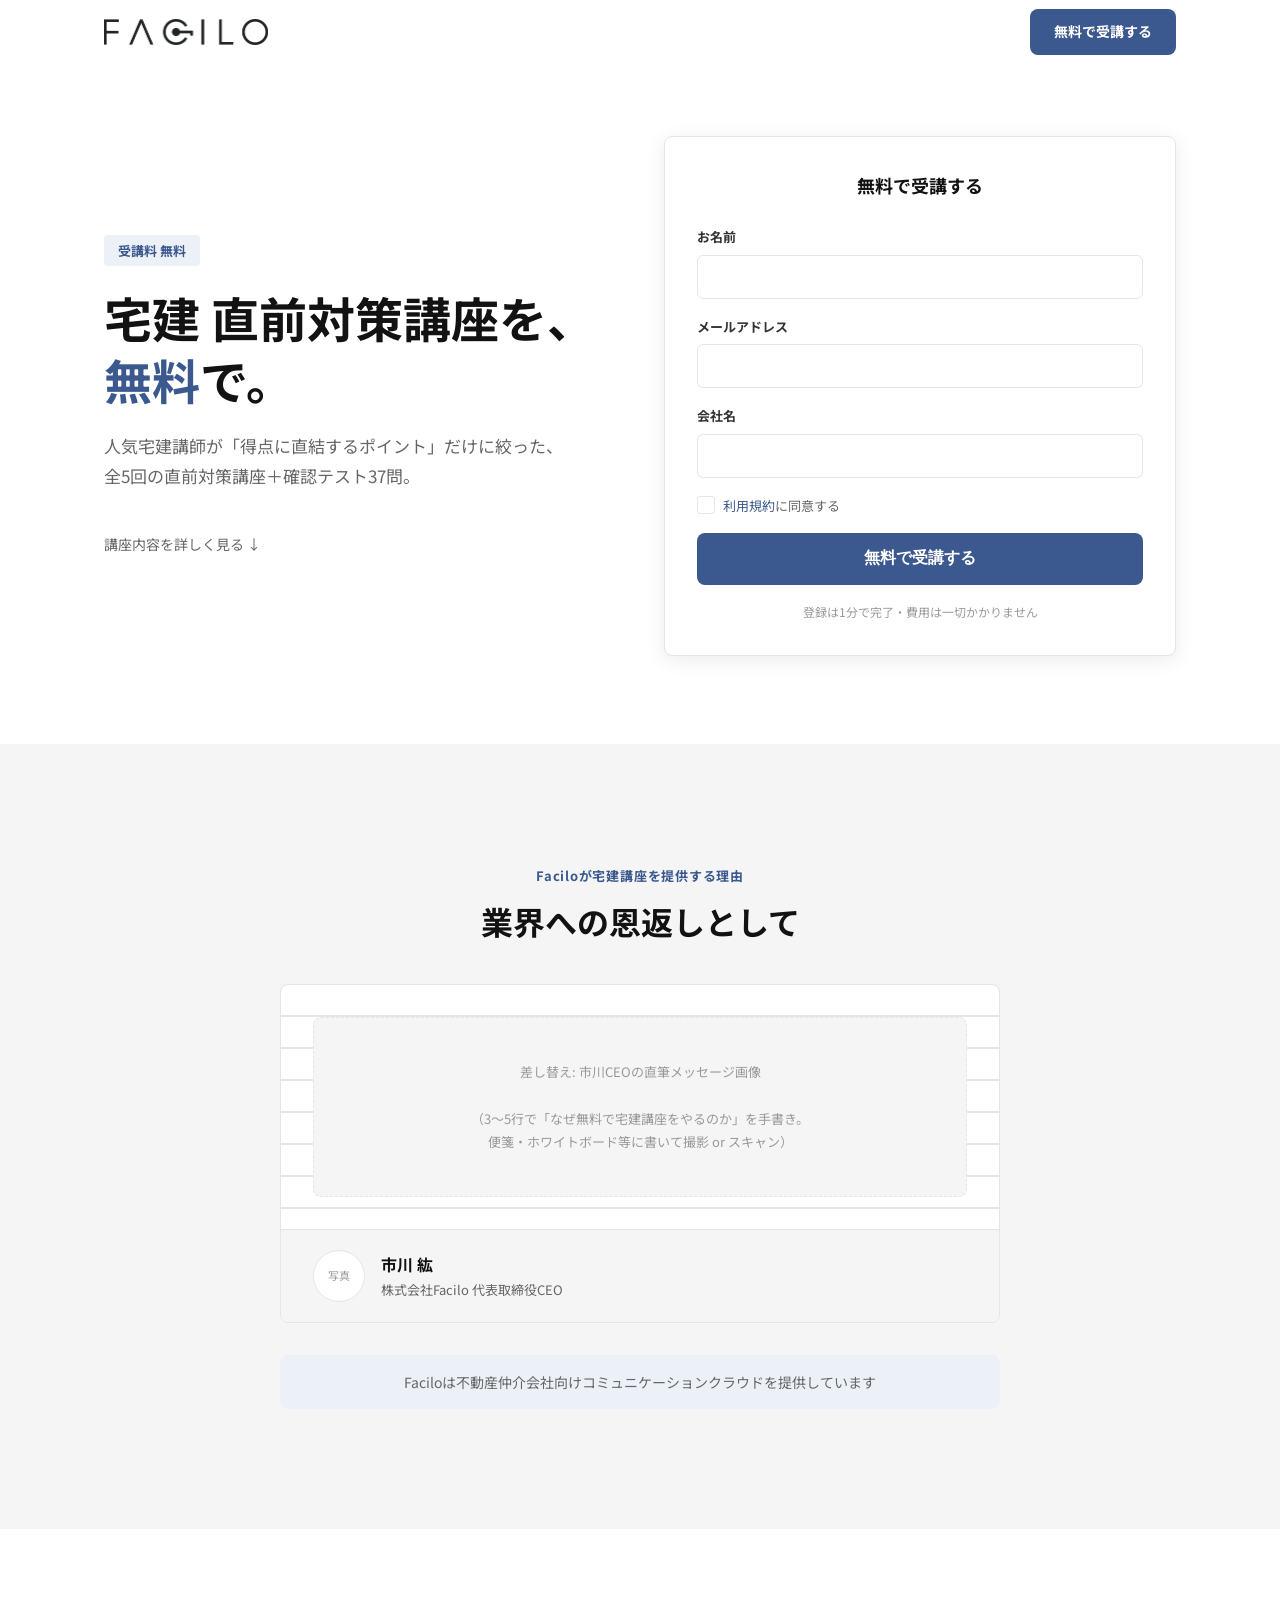
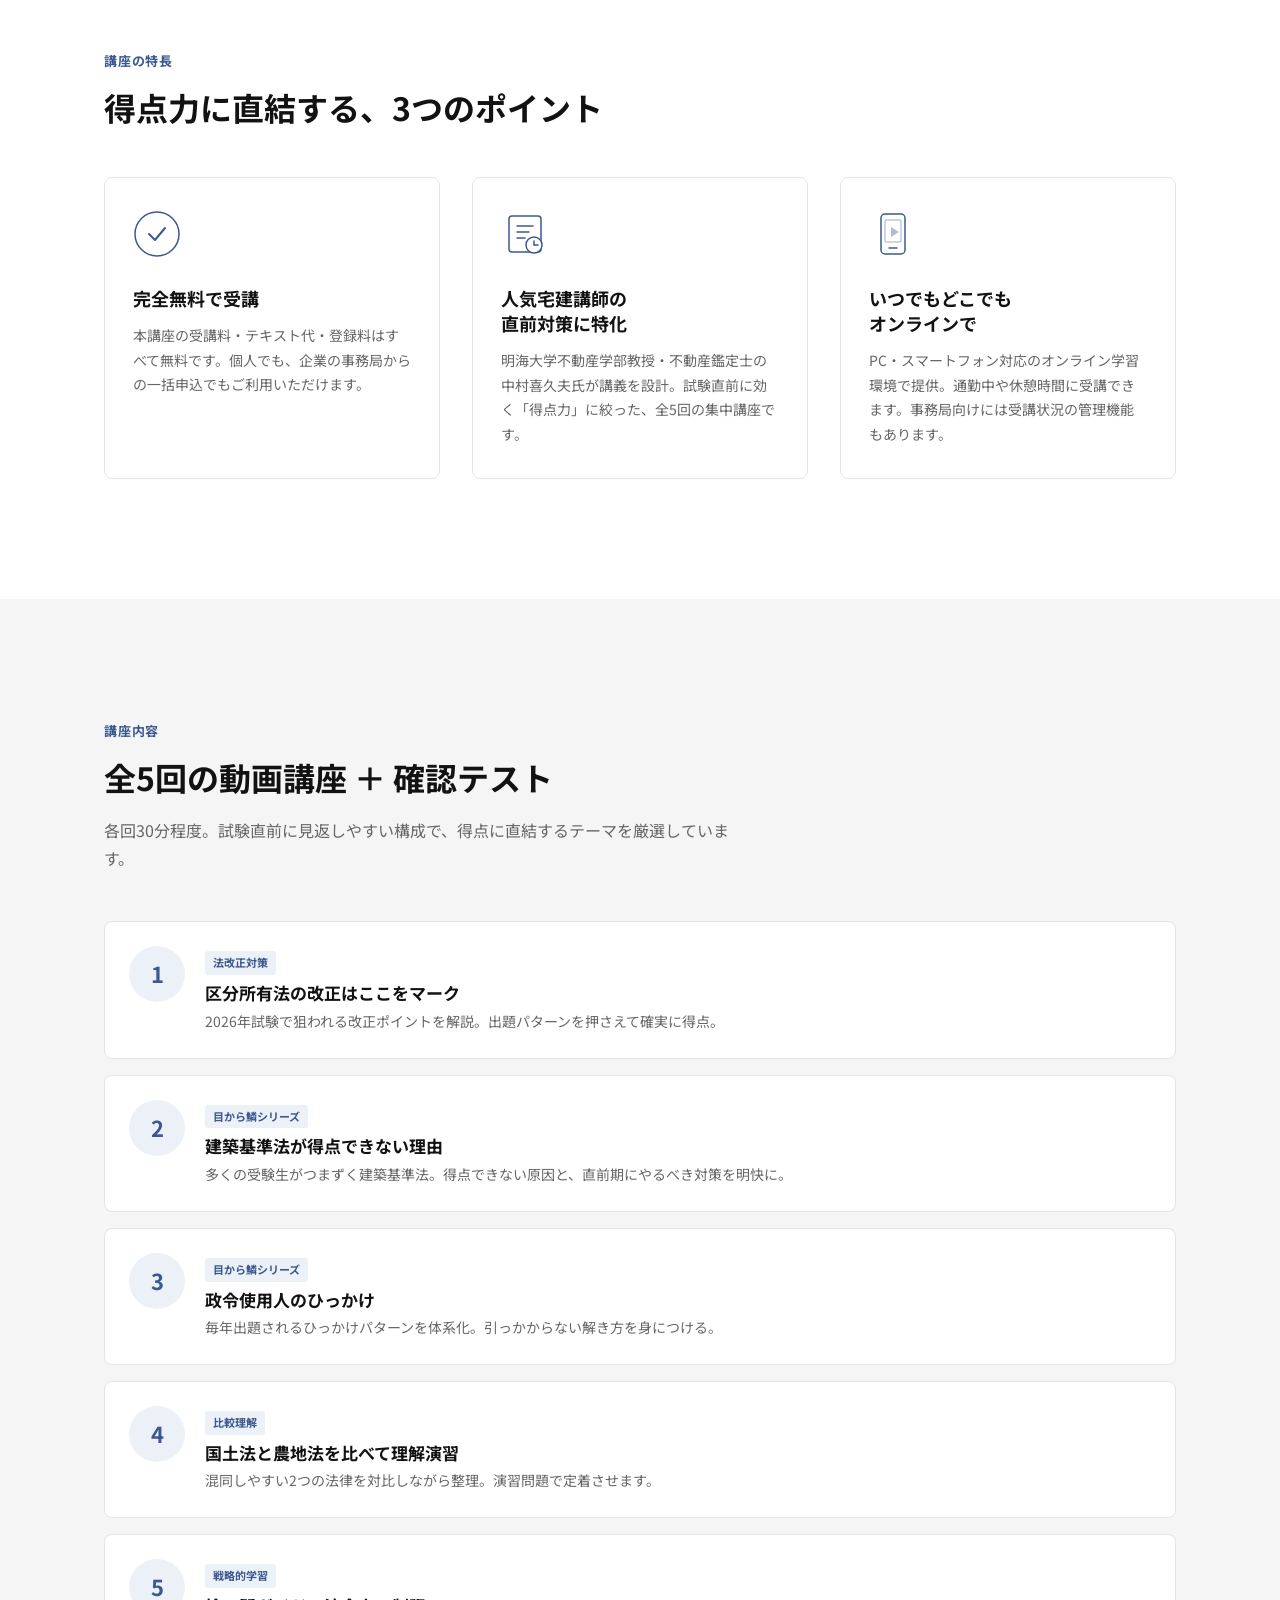
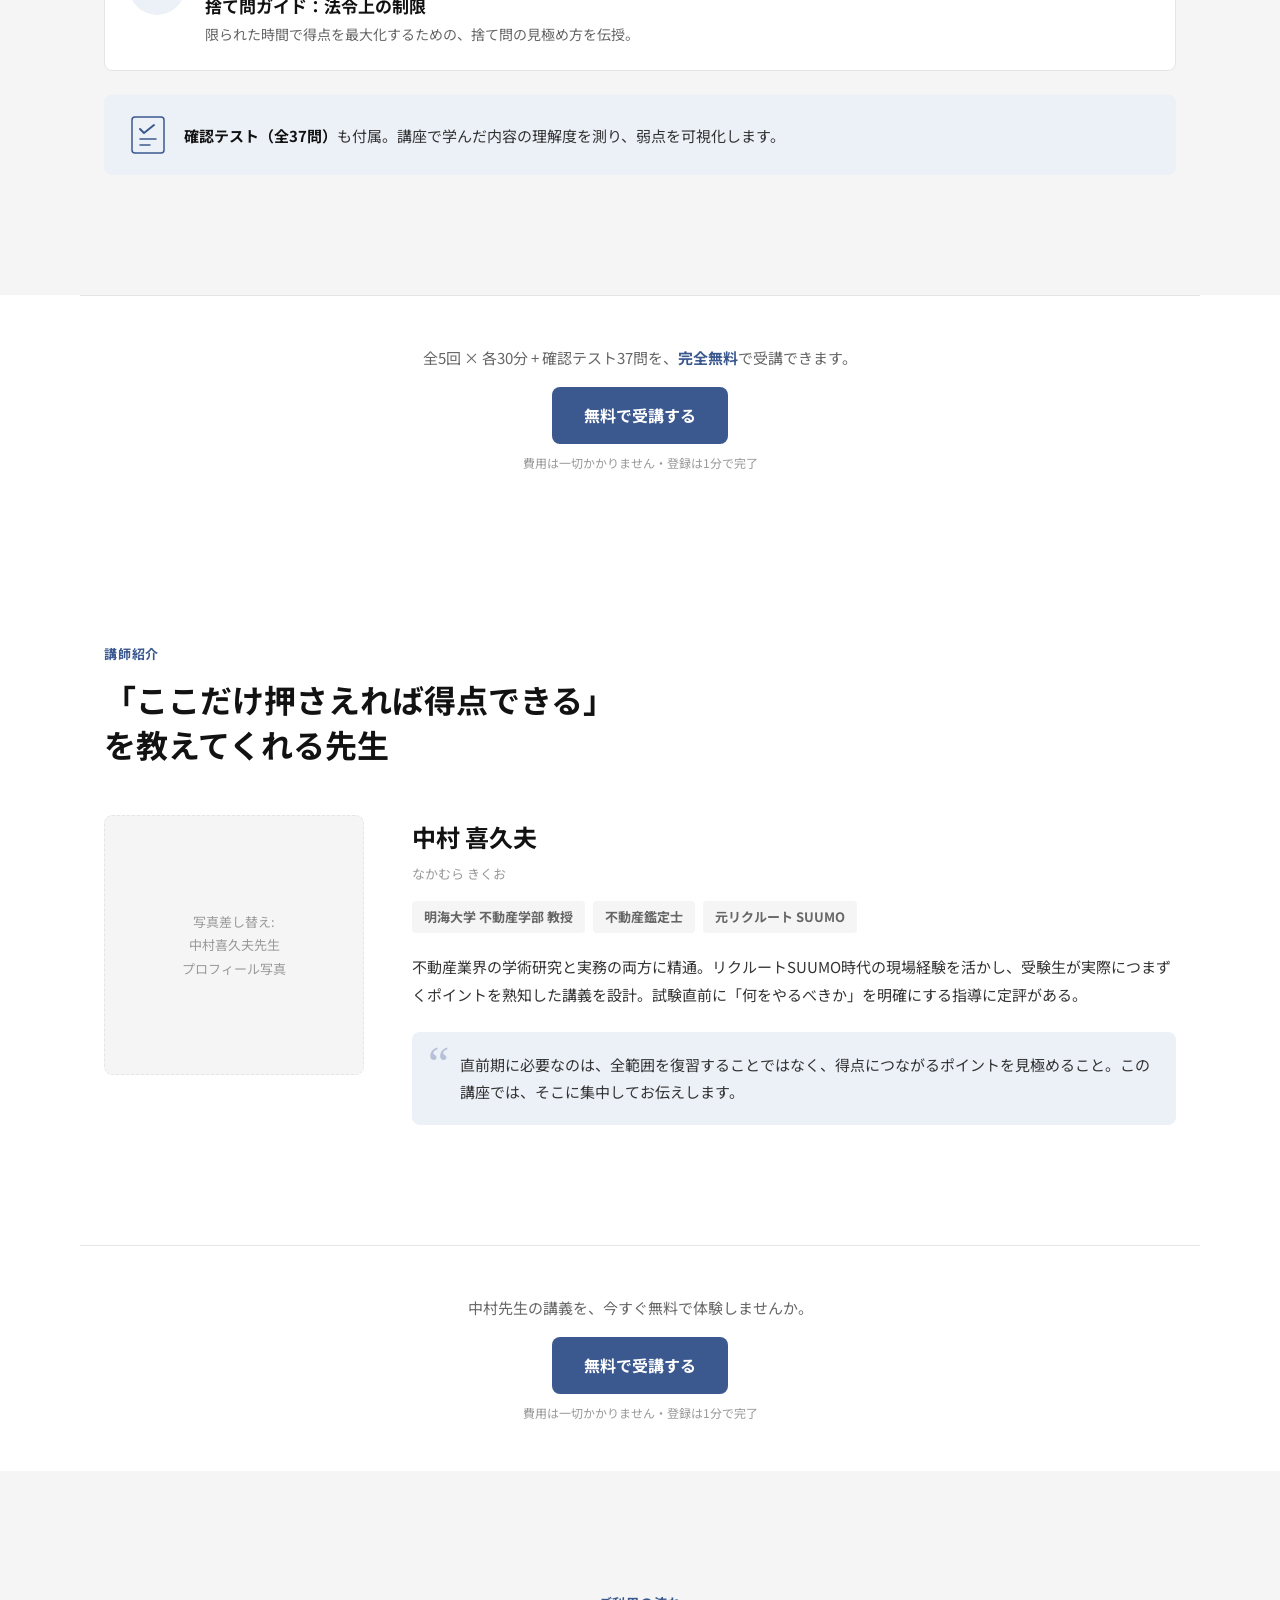
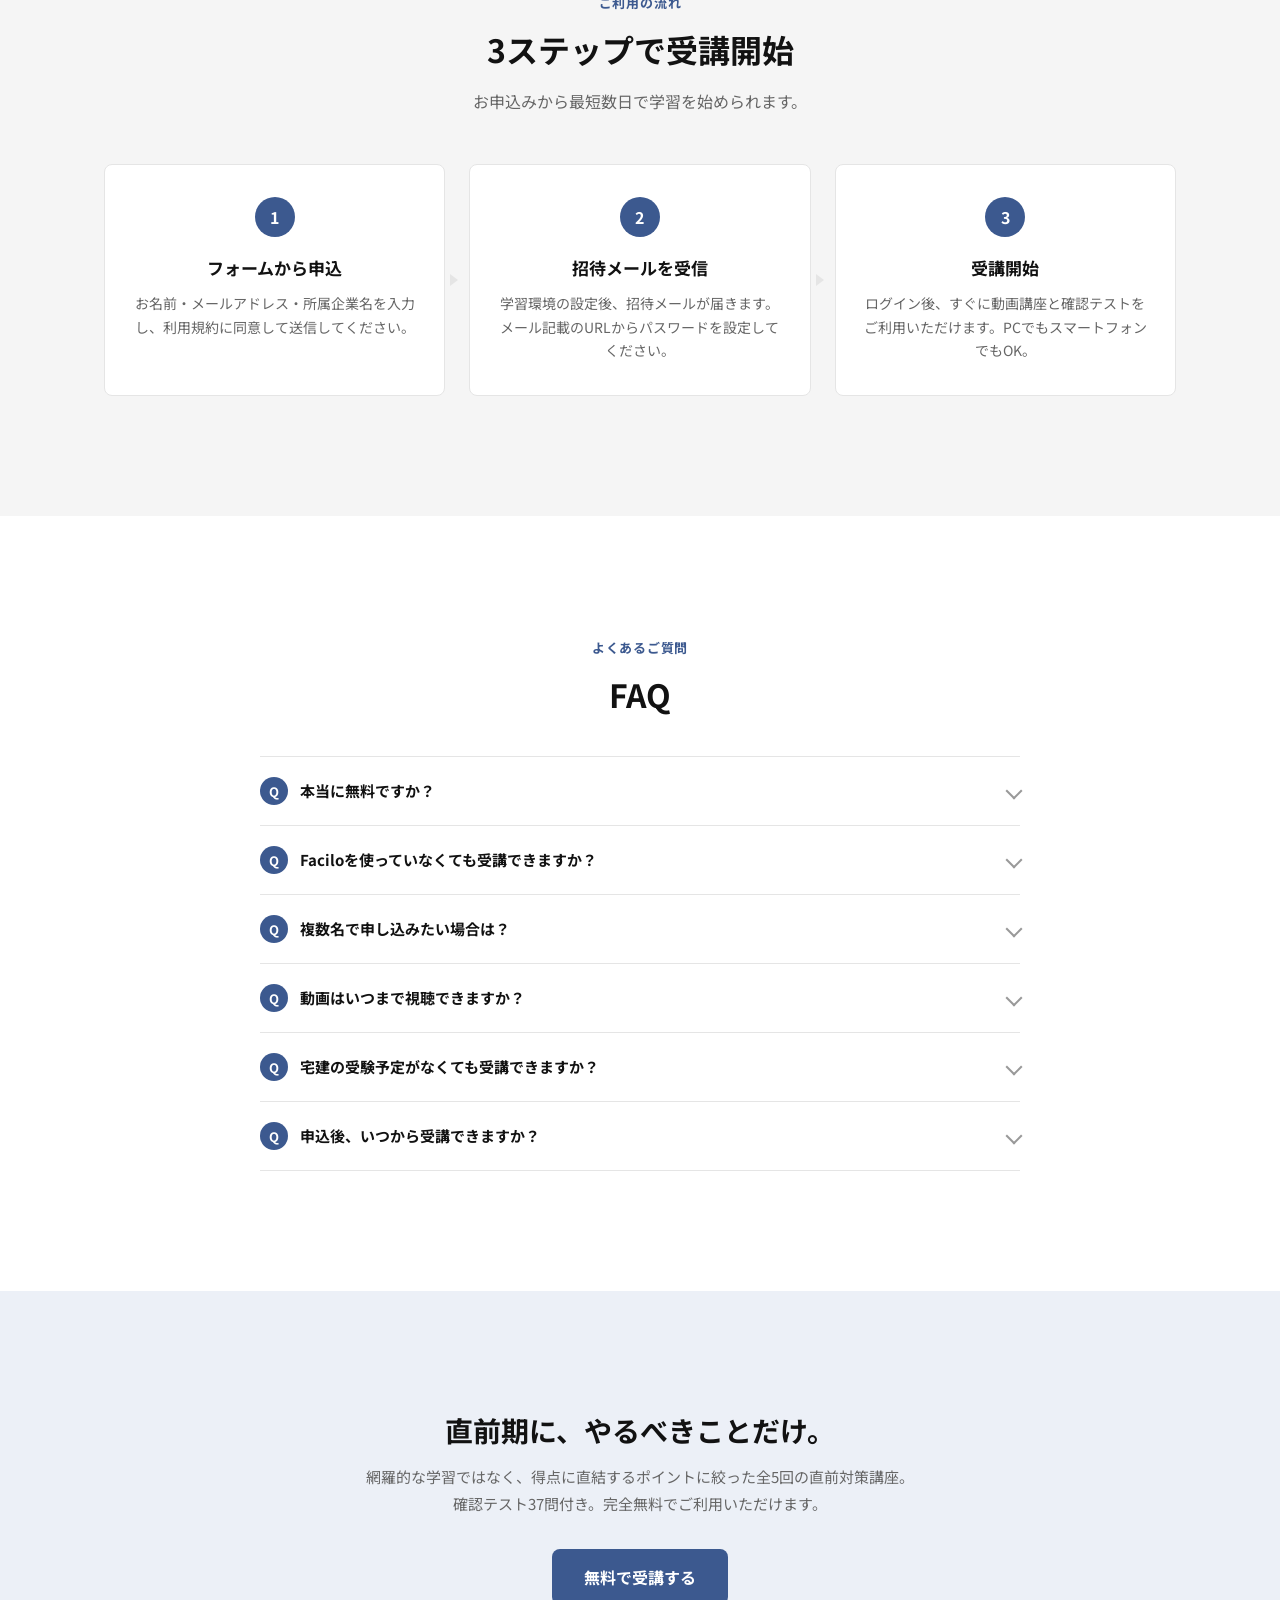
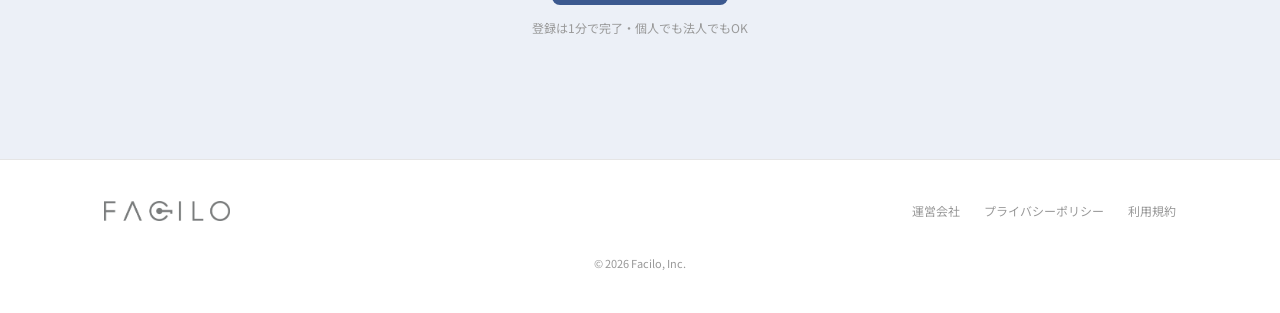
==== index.html @ 55425737 "宅建講座LP たたき v1" ====
<!DOCTYPE html>
<html lang="ja">
<head>
  <meta charset="UTF-8">
  <meta name="viewport" content="width=device-width, initial-scale=1.0">
  <title>宅建 直前対策講座（無料）| Facilo</title>
  <meta name="description" content="明海大学教授 中村喜久夫が教える宅建直前対策講座を完全無料で提供。全5回の動画講座＋確認テスト37問で得点力を強化。Faciloから不動産業界への恩返し。">
  <meta property="og:title" content="宅建 直前対策講座（無料）| Facilo">
  <meta property="og:description" content="大学教授が教える全5回の直前対策動画講座と確認テストを、完全無料でご利用いただけます。">
  <meta property="og:type" content="website">
  <!-- TODO: og:image を設定 -->
  <meta property="og:image" content="assets/og-image.jpg">
  <link rel="preconnect" href="https://fonts.googleapis.com">
  <link rel="preconnect" href="https://fonts.gstatic.com" crossorigin>
  <link href="https://fonts.googleapis.com/css2?family=Noto+Sans+JP:wght@400;700&display=swap" rel="stylesheet">
  <link rel="stylesheet" href="css/style.css">
</head>
<body>

  <!-- ========================================
       Header
       ======================================== -->
  <header class="header">
    <div class="container header__inner">
      <a href="#" class="header__logo">
        <img src="assets/logo.jpg" alt="Facilo" width="100" height="26">
      </a>
      <a href="#apply-form" class="header__cta">無料で受講する</a>
    </div>
  </header>

  <main>

    <!-- ========================================
         Hero
         ======================================== -->
    <section class="hero" id="top">
      <div class="container hero__inner">
        <div class="hero__content">
          <span class="hero__badge">受講料 無料</span>
          <h1 class="hero__title">
            宅建 直前対策講座を、<br class="pc-only"><span class="accent">無料</span>で。
          </h1>
          <p class="hero__sub">
            人気宅建講師が「得点に直結するポイント」だけに絞った、<br class="pc-only">
            全5回の直前対策講座＋確認テスト37問。
          </p>
          <div class="hero__actions">
            <a href="#curriculum" class="hero__link">講座内容を詳しく見る ↓</a>
          </div>
        </div>
        <div class="hero__form" id="apply-form">
          <!-- TODO: HubSpot埋め込みフォームに差し替え
               HubSpotポータル: 23163420
               埋め込みコード例:
               <script charset="utf-8" type="text/javascript" src="//js.hsforms.net/forms/embed/v2.js"></script>
               <script>
                 hbspt.forms.create({
                   region: "na2",
                   portalId: "23163420",
                   formId: "xxxxxxxx-xxxx-xxxx-xxxx-xxxxxxxxxxxx"
                 });
               </script>
          -->
          <div class="hero-form-card">
            <p class="hero-form-card__title">無料で受講する</p>
            <div class="hero-form-card__fields">
              <div class="hero-form-card__field">
                <label>お名前</label>
                <div class="hero-form-card__input"></div>
              </div>
              <div class="hero-form-card__field">
                <label>メールアドレス</label>
                <div class="hero-form-card__input"></div>
              </div>
              <div class="hero-form-card__field">
                <label>会社名</label>
                <div class="hero-form-card__input"></div>
              </div>
              <div class="hero-form-card__checkbox">
                <div class="hero-form-card__check"></div>
                <span><a href="#">利用規約</a>に同意する</span>
              </div>
              <button type="button" class="btn btn--primary" style="width: 100%;">無料で受講する</button>
            </div>
            <p class="hero-form-card__micro">登録は1分で完了・費用は一切かかりません</p>
          </div>
        </div>
      </div>
    </section>

    <!-- ========================================
         Why — CEOからのメッセージ
         ======================================== -->
    <section class="section section--alt" id="why">
      <div class="container">
        <div class="why__inner reveal">
          <p class="section__eyebrow">Faciloが宅建講座を提供する理由</p>
          <h2 class="section__heading">業界への恩返しとして</h2>
          <div class="ceo-letter">
            <div class="ceo-letter__body">
              <!-- TODO: 市川CEOの直筆メッセージ画像に差し替え。
                   依頼内容: 便箋やホワイトボードに3〜5行で「なぜFaciloがこれをやるのか」を手書き。
                   撮影 or スキャンして画像化。背景は白 or クリーム色が望ましい。 -->
              <div class="placeholder ceo-letter__placeholder">
                <span>差し替え: 市川CEOの直筆メッセージ画像<br><br>
                  （3〜5行で「なぜ無料で宅建講座をやるのか」を手書き。<br>便箋・ホワイトボード等に書いて撮影 or スキャン）</span>
              </div>
            </div>
            <div class="ceo-letter__footer">
              <div class="ceo-letter__photo">
                <!-- TODO: 市川CEOの顔写真に差し替え -->
                <span>写真</span>
              </div>
              <div class="ceo-letter__attr">
                <strong>市川 紘</strong>
                <span>株式会社Facilo 代表取締役CEO</span>
              </div>
            </div>
          </div>
          <div class="trust-bar reveal">
            <p class="trust-bar__text">Faciloは不動産仲介会社向けコミュニケーションクラウドを提供しています</p>
            <!-- TODO: 導入社数が公開可能であれば「導入○○社」の数値を追加 -->
          </div>
        </div>
      </div>
    </section>

    <!-- ========================================
         Features — 講座の特長
         ======================================== -->
    <section class="section" id="features">
      <div class="container">
        <div class="reveal">
          <p class="section__eyebrow">講座の特長</p>
          <h2 class="section__heading">得点力に直結する、3つのポイント</h2>
        </div>
        <div class="features__grid">
          <div class="feature-card reveal">
            <svg class="feature-card__icon" viewBox="0 0 48 48" fill="none" xmlns="http://www.w3.org/2000/svg">
              <circle cx="24" cy="24" r="22" stroke="currentColor" stroke-width="1.5"/>
              <path d="M16 24L22 30L32 18" stroke="currentColor" stroke-width="2" stroke-linecap="round" stroke-linejoin="round"/>
            </svg>
            <h3 class="feature-card__title">完全無料で受講</h3>
            <p class="feature-card__desc">
              本講座の受講料・テキスト代・登録料はすべて無料です。個人でも、企業の事務局からの一括申込でもご利用いただけます。
            </p>
          </div>
          <div class="feature-card reveal">
            <svg class="feature-card__icon" viewBox="0 0 48 48" fill="none" xmlns="http://www.w3.org/2000/svg">
              <rect x="8" y="6" width="32" height="36" rx="3" stroke="currentColor" stroke-width="1.5"/>
              <line x1="16" y1="16" x2="32" y2="16" stroke="currentColor" stroke-width="1.5" stroke-linecap="round"/>
              <line x1="16" y1="22" x2="28" y2="22" stroke="currentColor" stroke-width="1.5" stroke-linecap="round"/>
              <line x1="16" y1="28" x2="24" y2="28" stroke="currentColor" stroke-width="1.5" stroke-linecap="round"/>
              <circle cx="33" cy="35" r="8" fill="white" stroke="currentColor" stroke-width="1.5"/>
              <path d="M33 31V35H37" stroke="currentColor" stroke-width="1.5" stroke-linecap="round"/>
            </svg>
            <h3 class="feature-card__title">人気宅建講師の<br>直前対策に特化</h3>
            <p class="feature-card__desc">
              明海大学不動産学部教授・不動産鑑定士の中村喜久夫氏が講義を設計。試験直前に効く「得点力」に絞った、全5回の集中講座です。
            </p>
          </div>
          <div class="feature-card reveal">
            <svg class="feature-card__icon" viewBox="0 0 48 48" fill="none" xmlns="http://www.w3.org/2000/svg">
              <rect x="12" y="4" width="24" height="40" rx="4" stroke="currentColor" stroke-width="1.5"/>
              <line x1="20" y1="38" x2="28" y2="38" stroke="currentColor" stroke-width="1.5" stroke-linecap="round"/>
              <rect x="16" y="10" width="16" height="22" rx="1" stroke="currentColor" stroke-width="1" opacity="0.5"/>
              <polygon points="22,17 22,27 30,22" fill="currentColor" opacity="0.4"/>
            </svg>
            <h3 class="feature-card__title">いつでもどこでも<br>オンラインで</h3>
            <p class="feature-card__desc">
              PC・スマートフォン対応のオンライン学習環境で提供。通勤中や休憩時間に受講できます。事務局向けには受講状況の管理機能もあります。
            </p>
          </div>
        </div>
      </div>
    </section>

    <!-- ========================================
         Curriculum — 講座内容
         ======================================== -->
    <section class="section section--alt" id="curriculum">
      <div class="container">
        <div class="reveal">
          <p class="section__eyebrow">講座内容</p>
          <h2 class="section__heading">全5回の動画講座 ＋ 確認テスト</h2>
          <p class="section__lead">
            各回30分程度。試験直前に見返しやすい構成で、得点に直結するテーマを厳選しています。
          </p>
        </div>
        <div class="curriculum__list">
          <div class="curriculum-item reveal">
            <div class="curriculum-item__num">1</div>
            <div class="curriculum-item__body">
              <span class="curriculum-item__tag">法改正対策</span>
              <h3 class="curriculum-item__title">区分所有法の改正はここをマーク</h3>
              <p class="curriculum-item__desc">2026年試験で狙われる改正ポイントを解説。出題パターンを押さえて確実に得点。</p>
            </div>
          </div>
          <div class="curriculum-item reveal">
            <div class="curriculum-item__num">2</div>
            <div class="curriculum-item__body">
              <span class="curriculum-item__tag">目から鱗シリーズ</span>
              <h3 class="curriculum-item__title">建築基準法が得点できない理由</h3>
              <p class="curriculum-item__desc">多くの受験生がつまずく建築基準法。得点できない原因と、直前期にやるべき対策を明快に。</p>
            </div>
          </div>
          <div class="curriculum-item reveal">
            <div class="curriculum-item__num">3</div>
            <div class="curriculum-item__body">
              <span class="curriculum-item__tag">目から鱗シリーズ</span>
              <h3 class="curriculum-item__title">政令使用人のひっかけ</h3>
              <p class="curriculum-item__desc">毎年出題されるひっかけパターンを体系化。引っかからない解き方を身につける。</p>
            </div>
          </div>
          <div class="curriculum-item reveal">
            <div class="curriculum-item__num">4</div>
            <div class="curriculum-item__body">
              <span class="curriculum-item__tag">比較理解</span>
              <h3 class="curriculum-item__title">国土法と農地法を比べて理解演習</h3>
              <p class="curriculum-item__desc">混同しやすい2つの法律を対比しながら整理。演習問題で定着させます。</p>
            </div>
          </div>
          <div class="curriculum-item reveal">
            <div class="curriculum-item__num">5</div>
            <div class="curriculum-item__body">
              <span class="curriculum-item__tag">戦略的学習</span>
              <h3 class="curriculum-item__title">捨て問ガイド：法令上の制限</h3>
              <p class="curriculum-item__desc">限られた時間で得点を最大化するための、捨て問の見極め方を伝授。</p>
            </div>
          </div>
        </div>
        <div class="curriculum__test reveal">
          <svg class="curriculum__test-icon" viewBox="0 0 40 40" fill="none" xmlns="http://www.w3.org/2000/svg">
            <rect x="4" y="2" width="32" height="36" rx="3" stroke="currentColor" stroke-width="1.5"/>
            <path d="M12 14L16 18L26 10" stroke="currentColor" stroke-width="2" stroke-linecap="round" stroke-linejoin="round"/>
            <line x1="12" y1="24" x2="28" y2="24" stroke="currentColor" stroke-width="1.5" stroke-linecap="round"/>
            <line x1="12" y1="30" x2="22" y2="30" stroke="currentColor" stroke-width="1.5" stroke-linecap="round"/>
          </svg>
          <p class="curriculum__test-text">
            <strong>確認テスト（全37問）</strong>も付属。講座で学んだ内容の理解度を測り、弱点を可視化します。
          </p>
        </div>
      </div>
    </section>

    <!-- Mid CTA (after curriculum) -->
    <div class="mid-cta container">
      <p class="mid-cta__text">全5回 × 各30分 + 確認テスト37問を、<strong>完全無料</strong>で受講できます。</p>
      <a href="#apply-form" class="btn btn--primary">無料で受講する</a>
      <p class="mid-cta__micro">費用は一切かかりません・登録は1分で完了</p>
    </div>

    <!-- ========================================
         Instructor — 講師紹介
         ======================================== -->
    <section class="section" id="instructor">
      <div class="container">
        <div class="reveal">
          <p class="section__eyebrow">講師紹介</p>
          <h2 class="section__heading">「ここだけ押さえれば得点できる」<br class="pc-only">を教えてくれる先生</h2>
        </div>
        <div class="instructor__inner reveal">
          <div class="instructor__photo">
            <!-- TODO: 中村先生のプロフィール写真に差し替え -->
            <div class="placeholder" style="aspect-ratio: 1;">
              <span>写真差し替え:<br>中村喜久夫先生<br>プロフィール写真</span>
            </div>
          </div>
          <div class="instructor__info">
            <h3>中村 喜久夫</h3>
            <p class="kana">なかむら きくお</p>
            <ul class="instructor__titles">
              <li>明海大学 不動産学部 教授</li>
              <li>不動産鑑定士</li>
              <li>元リクルート SUUMO</li>
            </ul>
            <p class="instructor__bio">
              不動産業界の学術研究と実務の両方に精通。リクルートSUUMO時代の現場経験を活かし、受験生が実際につまずくポイントを熟知した講義を設計。試験直前に「何をやるべきか」を明確にする指導に定評がある。
            </p>
            <div class="instructor__quote">
              <!-- TODO: 先生に実際のコメントを依頼して差し替え -->
              <p>
                直前期に必要なのは、全範囲を復習することではなく、得点につながるポイントを見極めること。この講座では、そこに集中してお伝えします。
              </p>
            </div>
          </div>
        </div>
      </div>
    </section>

    <!-- Mid CTA (after instructor) -->
    <div class="mid-cta container">
      <p class="mid-cta__text">中村先生の講義を、今すぐ無料で体験しませんか。</p>
      <a href="#apply-form" class="btn btn--primary">無料で受講する</a>
      <p class="mid-cta__micro">費用は一切かかりません・登録は1分で完了</p>
    </div>

    <!-- ========================================
         Flow — ご利用の流れ
         ======================================== -->
    <section class="section section--alt" id="flow">
      <div class="container">
        <div class="reveal" style="text-align: center;">
          <p class="section__eyebrow">ご利用の流れ</p>
          <h2 class="section__heading">3ステップで受講開始</h2>
          <p class="section__lead" style="margin-inline: auto;">
            お申込みから最短数日で学習を始められます。
          </p>
        </div>
        <div class="flow__steps">
          <div class="flow-step reveal">
            <span class="flow-step__num">1</span>
            <h3 class="flow-step__title">フォームから申込</h3>
            <p class="flow-step__desc">
              お名前・メールアドレス・所属企業名を入力し、利用規約に同意して送信してください。
            </p>
          </div>
          <div class="flow-step reveal">
            <span class="flow-step__num">2</span>
            <h3 class="flow-step__title">招待メールを受信</h3>
            <p class="flow-step__desc">
              学習環境の設定後、招待メールが届きます。メール記載のURLからパスワードを設定してください。
            </p>
          </div>
          <div class="flow-step reveal">
            <span class="flow-step__num">3</span>
            <h3 class="flow-step__title">受講開始</h3>
            <p class="flow-step__desc">
              ログイン後、すぐに動画講座と確認テストをご利用いただけます。PCでもスマートフォンでもOK。
            </p>
          </div>
        </div>
      </div>
    </section>

    <!-- ========================================
         FAQ
         ======================================== -->
    <section class="section" id="faq">
      <div class="container">
        <div class="reveal" style="text-align: center;">
          <p class="section__eyebrow">よくあるご質問</p>
          <h2 class="section__heading">FAQ</h2>
        </div>
        <div class="faq__list">
          <details class="faq-item">
            <summary>本当に無料ですか？</summary>
            <div class="faq-item__answer">
              <p>はい。本講座の受講料・テキスト代・登録料はすべて無料です。</p>
            </div>
          </details>
          <details class="faq-item">
            <summary>Faciloを使っていなくても受講できますか？</summary>
            <div class="faq-item__answer">
              <p>はい。Faciloの導入有無にかかわらず、どなたでもお申込みいただけます。</p>
            </div>
          </details>
          <details class="faq-item">
            <summary>複数名で申し込みたい場合は？</summary>
            <div class="faq-item__answer">
              <p>企業の事務局様からの一括申込も受け付けています。フォームの備考欄に人数をご記入ください。担当者よりご連絡いたします。</p>
            </div>
          </details>
          <details class="faq-item">
            <summary>動画はいつまで視聴できますか？</summary>
            <div class="faq-item__answer">
              <!-- TODO: 視聴期限を確定して記載 -->
              <p>2026年度宅建試験（10月）終了後も一定期間ご視聴いただけます。詳細な期限は追ってご案内いたします。</p>
            </div>
          </details>
          <details class="faq-item">
            <summary>宅建の受験予定がなくても受講できますか？</summary>
            <div class="faq-item__answer">
              <p>受験予定の方を主な対象としていますが、知識のブラッシュアップや社内研修目的でもご受講いただけます。</p>
            </div>
          </details>
          <details class="faq-item">
            <summary>申込後、いつから受講できますか？</summary>
            <div class="faq-item__answer">
              <p>お申込み後、数営業日以内に招待メールをお送りします。メール記載のURLからパスワードを設定していただくと、すぐに受講を開始できます。</p>
            </div>
          </details>
        </div>
      </div>
    </section>

    <!-- ========================================
         Final CTA
         ======================================== -->
    <section class="section section--accent-bg" id="apply">
      <div class="container">
        <div class="final-cta reveal">
          <h2 class="final-cta__heading">
            直前期に、やるべきことだけ。
          </h2>
          <p class="final-cta__sub">
            網羅的な学習ではなく、得点に直結するポイントに絞った全5回の直前対策講座。<br>
            確認テスト37問付き。完全無料でご利用いただけます。
          </p>
          <div class="final-cta__actions">
            <a href="#apply-form" class="btn btn--primary">無料で受講する</a>
          </div>
          <p class="final-cta__micro">登録は1分で完了・個人でも法人でもOK</p>
        </div>
      </div>
    </section>

  </main>

  <!-- ========================================
       Footer
       ======================================== -->
  <footer class="footer">
    <div class="container footer__inner">
      <a href="#" class="footer__logo">
        <img src="assets/logo.jpg" alt="Facilo" width="80" height="20">
      </a>
      <div class="footer__links">
        <!-- TODO: 実際のURLに差し替え -->
        <a href="#">運営会社</a>
        <a href="#">プライバシーポリシー</a>
        <a href="#">利用規約</a>
      </div>
      <p class="footer__copy">&copy; 2026 Facilo, Inc.</p>
    </div>
  </footer>

  <script src="js/main.js"></script>
</body>
</html>
---- css/style.css ----
/* ============================================
   Facilo 宅建講座LP — style.css
   ============================================ */

/* --- Tokens --- */
:root {
  --color-text:        #333333;
  --color-text-sub:    #666666;
  --color-text-muted:  #999999;
  --color-text-strong: #121212;
  --color-bg:          #FFFFFF;
  --color-bg-alt:      #F5F5F5;
  --color-border:      #E5E5E5;

  --color-accent:      #3C598F;
  --color-accent-dark: #304876;
  --color-accent-bg:   #ECF0F7;

  --container: 1120px;
  --section-pad: 120px;
  --radius: 8px;
  --shadow: 0 2px 12px rgba(0,0,0,0.06);
}

/* --- Reset --- */
*, *::before, *::after { box-sizing: border-box; margin: 0; padding: 0; }

html {
  scroll-behavior: smooth;
  -webkit-text-size-adjust: 100%;
}

@media (prefers-reduced-motion: reduce) {
  html { scroll-behavior: auto; }
  *, *::before, *::after {
    animation-duration: 0.01ms !important;
    transition-duration: 0.01ms !important;
  }
}

body {
  font-family: "Noto Sans JP", "Hiragino Sans", "Hiragino Kaku Gothic ProN",
               "Yu Gothic", "Meiryo", sans-serif;
  font-size: 16px;
  line-height: 1.8;
  color: var(--color-text);
  background: var(--color-bg);
  -webkit-font-smoothing: antialiased;
}

img { max-width: 100%; height: auto; display: block; }
a { color: var(--color-accent); text-decoration: none; }
a:hover { color: var(--color-accent-dark); }
a:focus-visible { outline: 2px solid var(--color-accent); outline-offset: 2px; }

ul, ol { list-style: none; }

/* --- Utility --- */
.container {
  max-width: var(--container);
  margin: 0 auto;
  padding-inline: 24px;
}

.section {
  padding-block: var(--section-pad);
}

.section--alt {
  background: var(--color-bg-alt);
}

.section--accent-bg {
  background: var(--color-accent-bg);
}

.section__eyebrow {
  font-size: 13px;
  font-weight: 700;
  color: var(--color-accent);
  letter-spacing: 0.06em;
  margin-bottom: 12px;
}

.section__heading {
  font-size: 32px;
  font-weight: 700;
  line-height: 1.4;
  color: var(--color-text-strong);
  text-wrap: balance;
  margin-bottom: 16px;
}

.section__lead {
  font-size: 16px;
  color: var(--color-text-sub);
  max-width: 640px;
  line-height: 1.8;
}

.section__heading + .section__lead {
  margin-top: 4px;
}

/* reveal animation base */
.reveal {
  opacity: 0;
  transform: translateY(14px);
  transition: opacity 0.55s ease, transform 0.55s ease;
}
.reveal.is-visible {
  opacity: 1;
  transform: translateY(0);
}

/* --- Header --- */
.header {
  position: sticky;
  top: 0;
  z-index: 100;
  background: var(--color-bg);
  transition: box-shadow 0.3s ease;
}

.header.is-scrolled {
  box-shadow: 0 1px 8px rgba(0,0,0,0.08);
}

.header__inner {
  display: flex;
  align-items: center;
  justify-content: space-between;
  height: 64px;
}

.header__logo img {
  height: 26px;
  width: auto;
}

.header__cta {
  display: inline-flex;
  align-items: center;
  gap: 6px;
  font-size: 14px;
  font-weight: 700;
  color: #fff;
  background: var(--color-accent);
  padding: 10px 24px;
  border-radius: var(--radius);
  border: none;
  cursor: pointer;
  transition: background 0.2s ease;
}
.header__cta:hover {
  background: var(--color-accent-dark);
  color: #fff;
}

/* --- Hero --- */
.hero {
  padding-top: 72px;
  padding-bottom: 88px;
}

.hero__inner {
  display: grid;
  grid-template-columns: 1fr 1fr;
  gap: 48px;
  align-items: center;
}

.hero__badge {
  display: inline-block;
  font-size: 13px;
  font-weight: 700;
  color: var(--color-accent);
  background: var(--color-accent-bg);
  padding: 4px 14px;
  border-radius: 4px;
  margin-bottom: 20px;
}

.hero__title {
  font-size: 48px;
  font-weight: 700;
  line-height: 1.3;
  color: var(--color-text-strong);
  margin-bottom: 20px;
  word-break: keep-all;
  overflow-wrap: anywhere;
}

.hero__title .accent {
  color: var(--color-accent);
}

.hero__sub {
  font-size: 17px;
  color: var(--color-text-sub);
  line-height: 1.8;
  margin-bottom: 32px;
  max-width: 480px;
}

.hero__actions {
  display: flex;
  flex-wrap: wrap;
  gap: 12px;
  align-items: center;
}

.btn {
  display: inline-flex;
  align-items: center;
  justify-content: center;
  gap: 6px;
  font-size: 16px;
  font-weight: 700;
  padding: 14px 32px;
  border-radius: var(--radius);
  cursor: pointer;
  border: none;
  transition: background 0.2s ease, color 0.2s ease;
  min-height: 52px;
}

.btn--primary {
  color: #fff;
  background: var(--color-accent);
}
.btn--primary:hover {
  background: var(--color-accent-dark);
  color: #fff;
}

.btn--outline {
  color: var(--color-accent);
  background: transparent;
  border: 1.5px solid var(--color-accent);
}
.btn--outline:hover {
  background: var(--color-accent-bg);
  color: var(--color-accent-dark);
}

.hero__link {
  font-size: 14px;
  color: var(--color-text-sub);
  text-decoration: none;
  margin-top: 8px;
  display: inline-block;
}
.hero__link:hover {
  color: var(--color-accent);
}

/* --- Hero form card --- */
.hero__form {
  position: relative;
}

.hero-form-card {
  background: var(--color-bg);
  border: 1px solid var(--color-border);
  border-radius: var(--radius);
  padding: 32px;
  box-shadow: 0 4px 20px rgba(0,0,0,0.08);
}

.hero-form-card__title {
  font-size: 18px;
  font-weight: 700;
  color: var(--color-text-strong);
  text-align: center;
  margin-bottom: 24px;
}

.hero-form-card__fields {
  display: flex;
  flex-direction: column;
  gap: 16px;
}

.hero-form-card__field label {
  display: block;
  font-size: 13px;
  font-weight: 700;
  color: var(--color-text);
  margin-bottom: 6px;
}

.hero-form-card__input {
  height: 44px;
  border: 1px solid var(--color-border);
  border-radius: 6px;
  background: var(--color-bg);
}

.hero-form-card__checkbox {
  display: flex;
  align-items: center;
  gap: 8px;
  font-size: 13px;
  color: var(--color-text-sub);
}

.hero-form-card__check {
  width: 18px;
  height: 18px;
  border: 1px solid var(--color-border);
  border-radius: 3px;
  flex-shrink: 0;
}

.hero-form-card__micro {
  font-size: 12px;
  color: var(--color-text-muted);
  text-align: center;
  margin-top: 16px;
}

/* placeholder for product UI / screenshot */
.placeholder {
  background: var(--color-bg-alt);
  border: 1px dashed var(--color-border);
  border-radius: var(--radius);
  display: flex;
  align-items: center;
  justify-content: center;
  text-align: center;
  padding: 24px;
  color: var(--color-text-muted);
  font-size: 13px;
}

.hero__credit {
  display: flex;
  align-items: center;
  gap: 16px;
  margin-top: 24px;
  padding: 16px 20px;
  background: var(--color-bg);
  border: 1px solid var(--color-border);
  border-radius: var(--radius);
}

.hero__credit-photo {
  width: 48px;
  height: 48px;
  border-radius: 50%;
  background: var(--color-bg-alt);
  border: 1px solid var(--color-border);
  flex-shrink: 0;
  display: flex;
  align-items: center;
  justify-content: center;
  font-size: 11px;
  color: var(--color-text-muted);
  overflow: hidden;
}

.hero__credit-text {
  font-size: 13px;
  line-height: 1.6;
  color: var(--color-text-sub);
}

.hero__credit-text strong {
  display: block;
  font-size: 14px;
  color: var(--color-text-strong);
}

/* --- Why Section --- */
.why__inner {
  max-width: 720px;
  margin: 0 auto;
  text-align: center;
}

.why__inner .section__lead {
  margin-inline: auto;
}

/* CEO直筆メッセージ */
.ceo-letter {
  margin-top: 40px;
  background: var(--color-bg);
  border-radius: var(--radius);
  overflow: hidden;
  border: 1px solid var(--color-border);
}

.ceo-letter__body {
  padding: 32px;
  background:
    linear-gradient(to bottom, transparent 95%, var(--color-border) 95%);
  background-size: 100% 32px;
  min-height: 200px;
}

.ceo-letter__placeholder {
  min-height: 180px;
  border-style: dashed;
}

.ceo-letter__footer {
  display: flex;
  align-items: center;
  gap: 16px;
  padding: 20px 32px;
  border-top: 1px solid var(--color-border);
  background: var(--color-bg-alt);
}

.ceo-letter__photo {
  width: 52px;
  height: 52px;
  border-radius: 50%;
  background: var(--color-bg);
  border: 1px solid var(--color-border);
  flex-shrink: 0;
  display: flex;
  align-items: center;
  justify-content: center;
  font-size: 11px;
  color: var(--color-text-muted);
  overflow: hidden;
}

.ceo-letter__attr {
  text-align: left;
  line-height: 1.5;
}

.ceo-letter__attr strong {
  display: block;
  font-size: 16px;
  color: var(--color-text-strong);
}

.ceo-letter__attr span {
  font-size: 13px;
  color: var(--color-text-sub);
}

/* 信頼バー */
.trust-bar {
  margin-top: 32px;
  padding: 16px 24px;
  background: var(--color-accent-bg);
  border-radius: var(--radius);
  text-align: center;
}

.trust-bar__text {
  font-size: 14px;
  color: var(--color-text-sub);
  line-height: 1.6;
}

/* --- Features --- */
.features__grid {
  display: grid;
  grid-template-columns: repeat(3, 1fr);
  gap: 32px;
  margin-top: 48px;
}

.feature-card {
  padding: 32px 28px;
  border: 1px solid var(--color-border);
  border-radius: var(--radius);
  background: var(--color-bg);
}

.feature-card__icon {
  width: 48px;
  height: 48px;
  margin-bottom: 20px;
  color: var(--color-accent);
}

.feature-card__title {
  font-size: 18px;
  font-weight: 700;
  color: var(--color-text-strong);
  margin-bottom: 12px;
  line-height: 1.4;
}

.feature-card__desc {
  font-size: 14px;
  color: var(--color-text-sub);
  line-height: 1.75;
}

/* --- Curriculum --- */
.curriculum__list {
  margin-top: 48px;
  display: flex;
  flex-direction: column;
  gap: 16px;
}

.curriculum-item {
  display: grid;
  grid-template-columns: 56px 1fr;
  gap: 20px;
  align-items: start;
  padding: 24px;
  border: 1px solid var(--color-border);
  border-radius: var(--radius);
  background: var(--color-bg);
}

.curriculum-item__num {
  width: 56px;
  height: 56px;
  display: flex;
  align-items: center;
  justify-content: center;
  border-radius: 50%;
  background: var(--color-accent-bg);
  color: var(--color-accent);
  font-size: 22px;
  font-weight: 700;
  flex-shrink: 0;
  font-feature-settings: "palt";
}

.curriculum-item__body {
  min-width: 0;
}

.curriculum-item__title {
  font-size: 17px;
  font-weight: 700;
  color: var(--color-text-strong);
  margin-bottom: 4px;
  line-height: 1.45;
}

.curriculum-item__desc {
  font-size: 14px;
  color: var(--color-text-sub);
  line-height: 1.7;
}

.curriculum-item__tag {
  display: inline-block;
  font-size: 11px;
  font-weight: 700;
  color: var(--color-accent);
  background: var(--color-accent-bg);
  padding: 2px 8px;
  border-radius: 3px;
  margin-bottom: 6px;
}

.curriculum__test {
  margin-top: 24px;
  padding: 20px 24px;
  background: var(--color-accent-bg);
  border-radius: var(--radius);
  display: flex;
  align-items: center;
  gap: 16px;
}

.curriculum__test-icon {
  width: 40px;
  height: 40px;
  color: var(--color-accent);
  flex-shrink: 0;
}

.curriculum__test-text {
  font-size: 15px;
  color: var(--color-text);
}

.curriculum__test-text strong {
  color: var(--color-text-strong);
}

/* --- Instructor --- */
.instructor__inner {
  display: grid;
  grid-template-columns: 260px 1fr;
  gap: 48px;
  align-items: start;
  margin-top: 48px;
}

.instructor__photo {
  aspect-ratio: 1;
  border-radius: var(--radius);
  overflow: hidden;
}

.instructor__info h3 {
  font-size: 24px;
  font-weight: 700;
  color: var(--color-text-strong);
  margin-bottom: 4px;
}

.instructor__info .kana {
  font-size: 13px;
  color: var(--color-text-muted);
  margin-bottom: 16px;
}

.instructor__titles {
  display: flex;
  flex-wrap: wrap;
  gap: 8px;
  margin-bottom: 20px;
}

.instructor__titles li {
  font-size: 13px;
  font-weight: 700;
  color: var(--color-text-sub);
  background: var(--color-bg-alt);
  padding: 4px 12px;
  border-radius: 4px;
}

.instructor__bio {
  font-size: 15px;
  color: var(--color-text);
  line-height: 1.85;
  margin-bottom: 24px;
}

.instructor__quote {
  padding: 20px 24px;
  background: var(--color-accent-bg);
  border-radius: var(--radius);
  font-size: 15px;
  color: var(--color-text);
  line-height: 1.75;
  position: relative;
}

.instructor__quote::before {
  content: '\201C';
  font-size: 48px;
  color: var(--color-accent);
  opacity: 0.3;
  position: absolute;
  top: 8px;
  left: 16px;
  line-height: 1;
  font-family: Georgia, serif;
}

.instructor__quote p {
  padding-left: 24px;
}

/* --- Flow --- */
.flow__steps {
  display: grid;
  grid-template-columns: repeat(3, 1fr);
  gap: 24px;
  margin-top: 48px;
  position: relative;
}

.flow-step {
  text-align: center;
  padding: 32px 24px;
  border: 1px solid var(--color-border);
  border-radius: var(--radius);
  background: var(--color-bg);
  position: relative;
}

.flow-step__num {
  display: inline-flex;
  align-items: center;
  justify-content: center;
  width: 40px;
  height: 40px;
  border-radius: 50%;
  background: var(--color-accent);
  color: #fff;
  font-size: 16px;
  font-weight: 700;
  margin-bottom: 16px;
}

.flow-step__title {
  font-size: 17px;
  font-weight: 700;
  color: var(--color-text-strong);
  margin-bottom: 8px;
}

.flow-step__desc {
  font-size: 14px;
  color: var(--color-text-sub);
  line-height: 1.7;
}

/* connector arrows between steps (PC only) */
.flow-step + .flow-step::before {
  content: '';
  position: absolute;
  left: -16px;
  top: 50%;
  transform: translate(-50%, -50%);
  width: 0;
  height: 0;
  border-top: 6px solid transparent;
  border-bottom: 6px solid transparent;
  border-left: 8px solid var(--color-border);
}

/* --- FAQ --- */
.faq__list {
  margin-top: 40px;
  max-width: 760px;
  margin-inline: auto;
}

.faq-item {
  border-bottom: 1px solid var(--color-border);
}

.faq-item:first-child {
  border-top: 1px solid var(--color-border);
}

.faq-item summary {
  display: flex;
  align-items: center;
  gap: 12px;
  padding: 20px 0;
  cursor: pointer;
  font-size: 15px;
  font-weight: 700;
  color: var(--color-text-strong);
  list-style: none;
  line-height: 1.5;
}

.faq-item summary::-webkit-details-marker { display: none; }

.faq-item summary::before {
  content: 'Q';
  display: inline-flex;
  align-items: center;
  justify-content: center;
  width: 28px;
  height: 28px;
  border-radius: 50%;
  background: var(--color-accent);
  color: #fff;
  font-size: 13px;
  font-weight: 700;
  flex-shrink: 0;
}

.faq-item summary::after {
  content: '';
  margin-left: auto;
  width: 12px;
  height: 12px;
  border-right: 2px solid var(--color-text-muted);
  border-bottom: 2px solid var(--color-text-muted);
  transform: rotate(45deg);
  transition: transform 0.25s ease;
  flex-shrink: 0;
}

.faq-item[open] summary::after {
  transform: rotate(-135deg);
}

.faq-item__answer {
  padding: 0 0 20px 40px;
  font-size: 15px;
  color: var(--color-text-sub);
  line-height: 1.8;
}

/* --- Final CTA --- */
.final-cta {
  text-align: center;
}

.final-cta__heading {
  font-size: 28px;
  font-weight: 700;
  color: var(--color-text-strong);
  margin-bottom: 12px;
  line-height: 1.4;
  text-wrap: balance;
}

.final-cta__sub {
  font-size: 15px;
  color: var(--color-text-sub);
  margin-bottom: 32px;
  line-height: 1.8;
}

.final-cta__actions {
  display: flex;
  justify-content: center;
  flex-wrap: wrap;
  gap: 12px;
}

.final-cta__micro {
  font-size: 12px;
  color: var(--color-text-muted);
  margin-top: 12px;
}

/* --- Footer --- */
.footer {
  padding: 40px 0;
  border-top: 1px solid var(--color-border);
}

.footer__inner {
  display: flex;
  align-items: center;
  justify-content: space-between;
  flex-wrap: wrap;
  gap: 16px;
}

.footer__logo img {
  height: 20px;
  width: auto;
  opacity: 0.6;
}

.footer__links {
  display: flex;
  gap: 24px;
  font-size: 12px;
  color: var(--color-text-muted);
}

.footer__links a {
  color: var(--color-text-muted);
}
.footer__links a:hover {
  color: var(--color-text);
}

.footer__copy {
  font-size: 11px;
  color: var(--color-text-muted);
  width: 100%;
  text-align: center;
  margin-top: 16px;
}

/* --- Mid CTA --- */
.mid-cta {
  text-align: center;
  padding-block: 48px;
  border-top: 1px solid var(--color-border);
}

.mid-cta__text {
  font-size: 15px;
  color: var(--color-text-sub);
  margin-bottom: 16px;
}

.mid-cta__text strong {
  color: var(--color-accent);
}

.mid-cta__micro {
  font-size: 12px;
  color: var(--color-text-muted);
  margin-top: 8px;
}

/* --- PC only --- */
.pc-only { display: none; }

/* ============================================
   Responsive
   ============================================ */
@media (min-width: 768px) {
  .pc-only { display: inline; }
}

@media (max-width: 1023px) {
  :root {
    --section-pad: 80px;
  }
  .hero__inner {
    grid-template-columns: 1fr;
    gap: 40px;
  }
  .hero__title {
    font-size: 36px;
  }
  .hero-form-card {
    padding: 24px;
  }
  .section__heading {
    font-size: 28px;
  }
  .features__grid {
    grid-template-columns: 1fr;
    gap: 20px;
  }
  .instructor__inner {
    grid-template-columns: 1fr;
    gap: 32px;
  }
  .instructor__photo {
    max-width: 200px;
    margin-inline: auto;
  }
  .ceo-letter__body {
    padding: 24px;
  }
  .ceo-letter__footer {
    padding: 16px 24px;
  }
  .flow__steps {
    grid-template-columns: 1fr;
    gap: 16px;
  }
  .flow-step + .flow-step::before {
    display: none;
  }
}

@media (max-width: 767px) {
  :root {
    --section-pad: 64px;
  }
  body {
    font-size: 15px;
  }
  .container {
    padding-inline: 16px;
  }
  .hero {
    padding-top: 48px;
    padding-bottom: 56px;
  }
  .hero__title {
    font-size: 30px;
  }
  .hero__sub {
    font-size: 15px;
  }
  .hero-form-card {
    padding: 20px;
  }
  .section__heading {
    font-size: 24px;
  }
  .btn {
    width: 100%;
    padding: 14px 24px;
    min-height: 52px;
    font-size: 15px;
  }
  .hero__actions {
    flex-direction: column;
    width: 100%;
  }
  .header__cta {
    padding: 8px 16px;
    font-size: 13px;
  }
  .curriculum-item {
    grid-template-columns: 44px 1fr;
    gap: 14px;
    padding: 18px;
  }
  .curriculum-item__num {
    width: 44px;
    height: 44px;
    font-size: 18px;
  }
  .final-cta__heading {
    font-size: 22px;
  }
  .final-cta__actions {
    flex-direction: column;
  }
  .pc-only { display: none !important; }
  .footer__inner {
    flex-direction: column;
    text-align: center;
  }
}
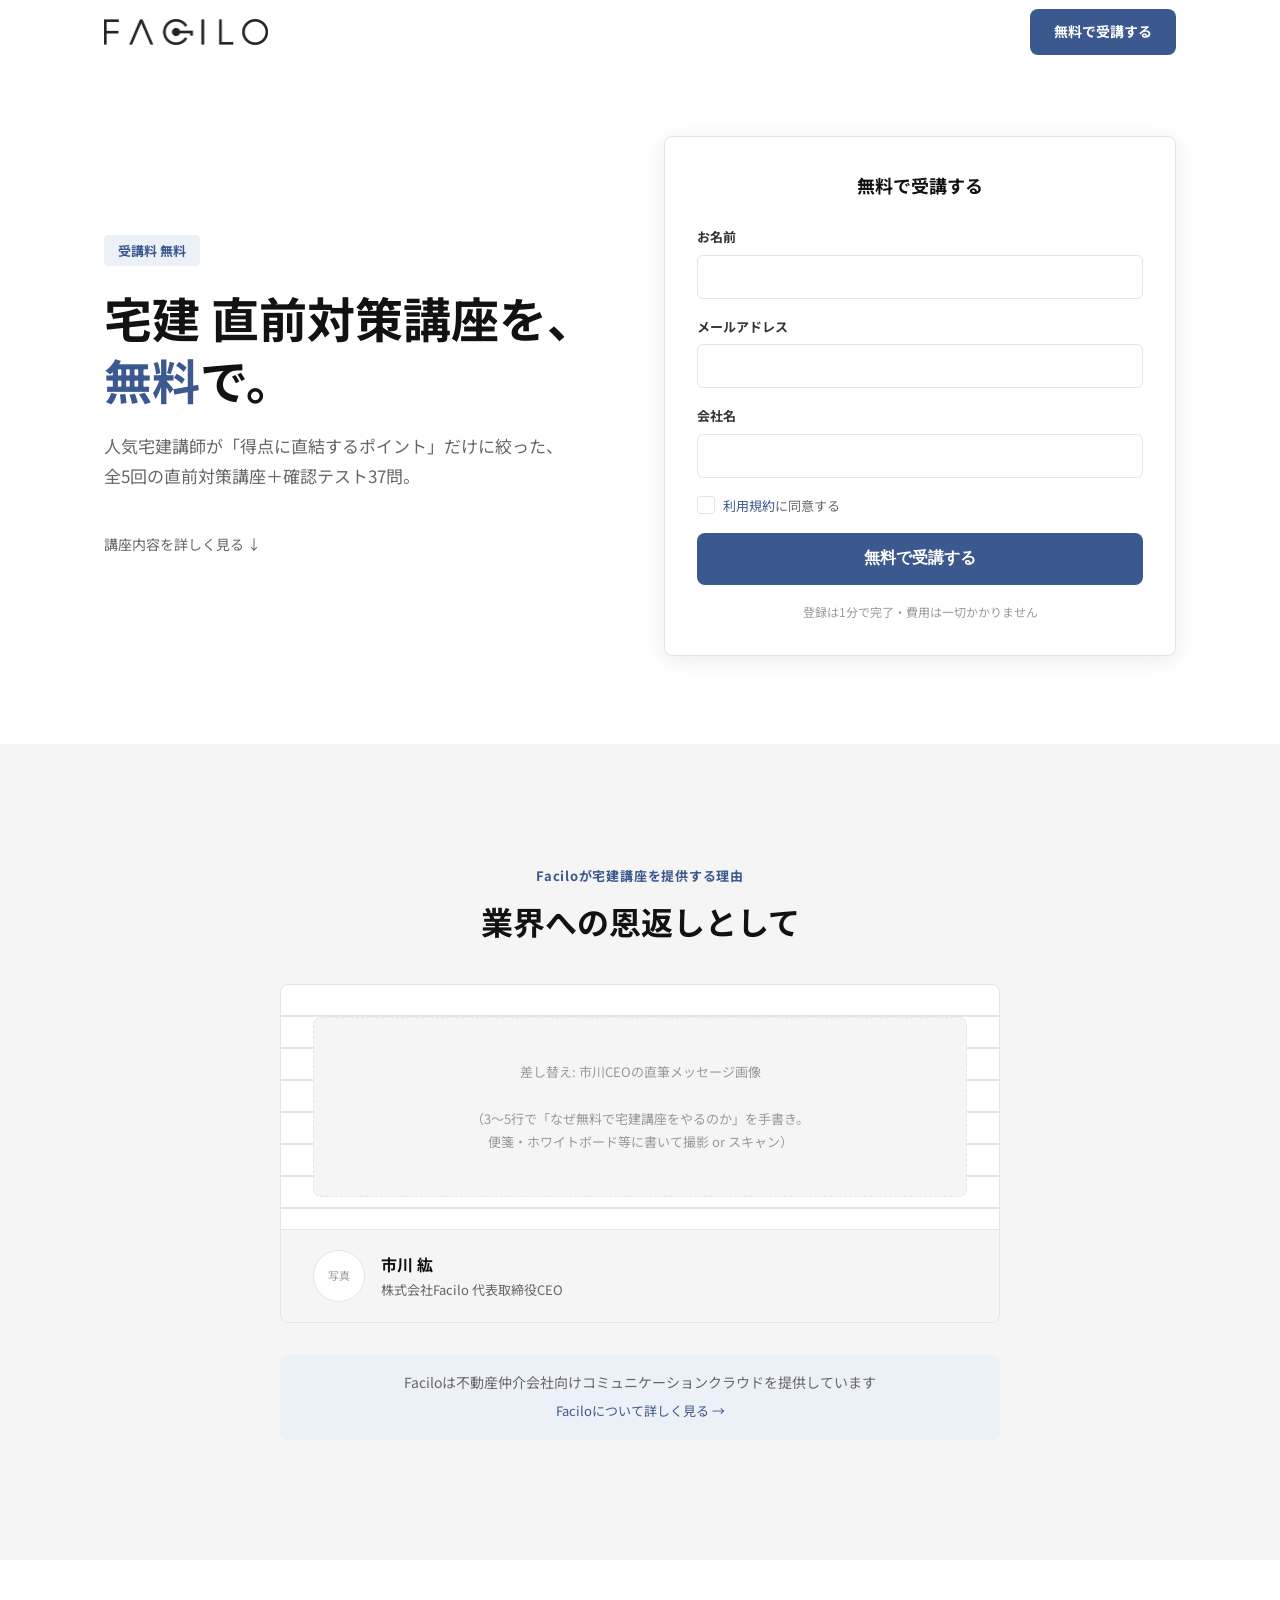
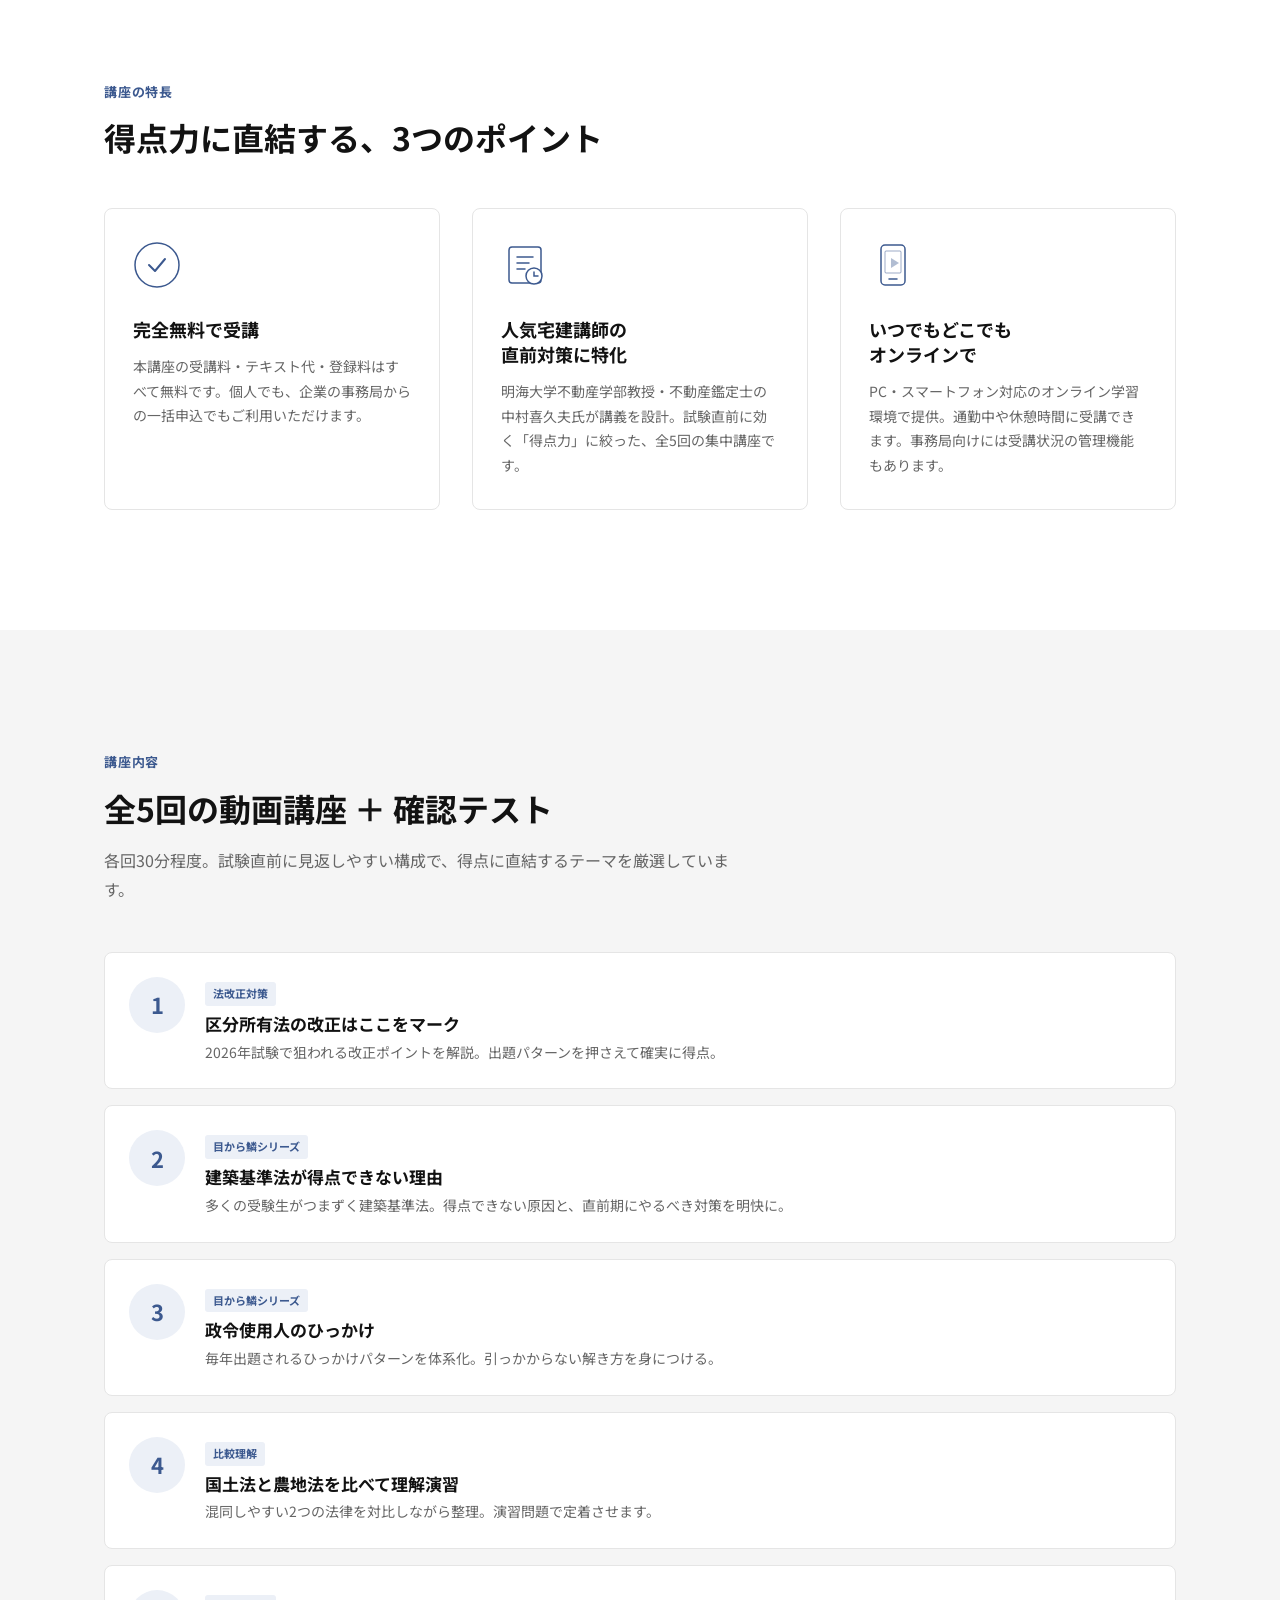
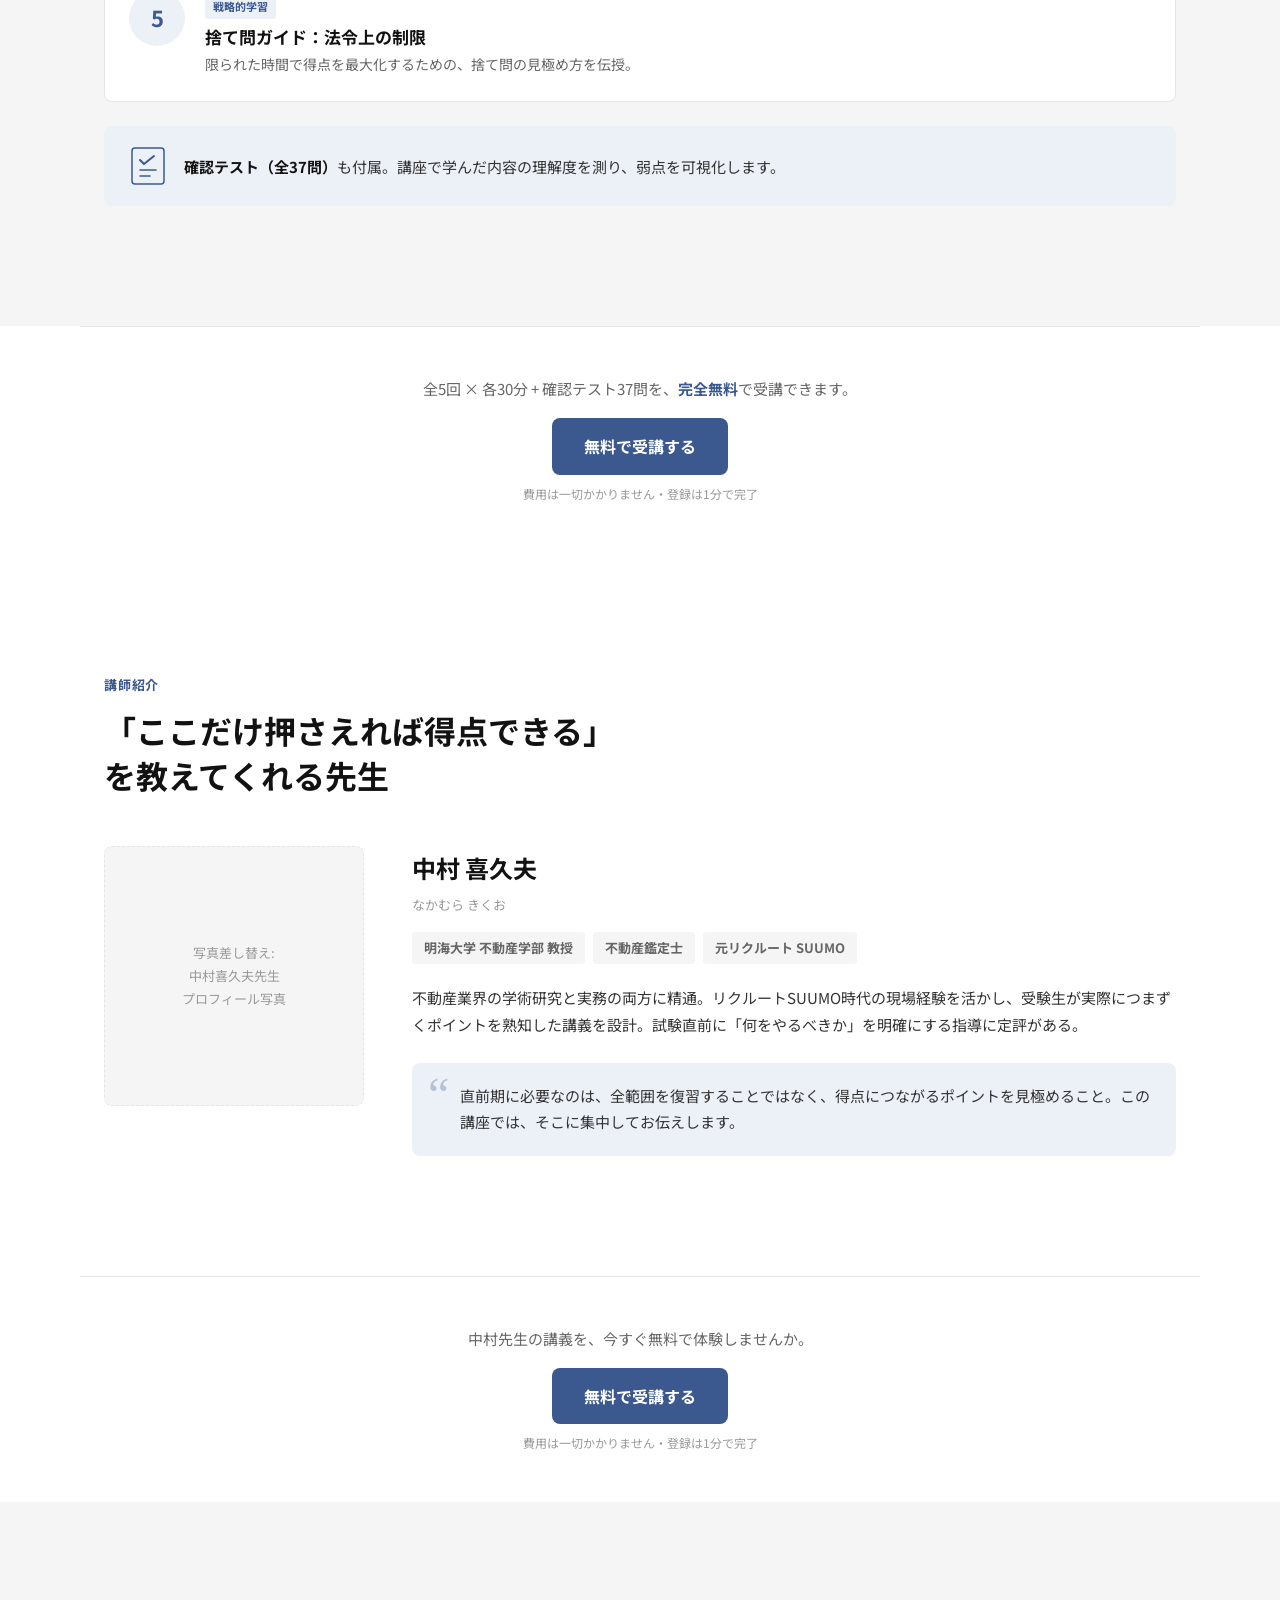
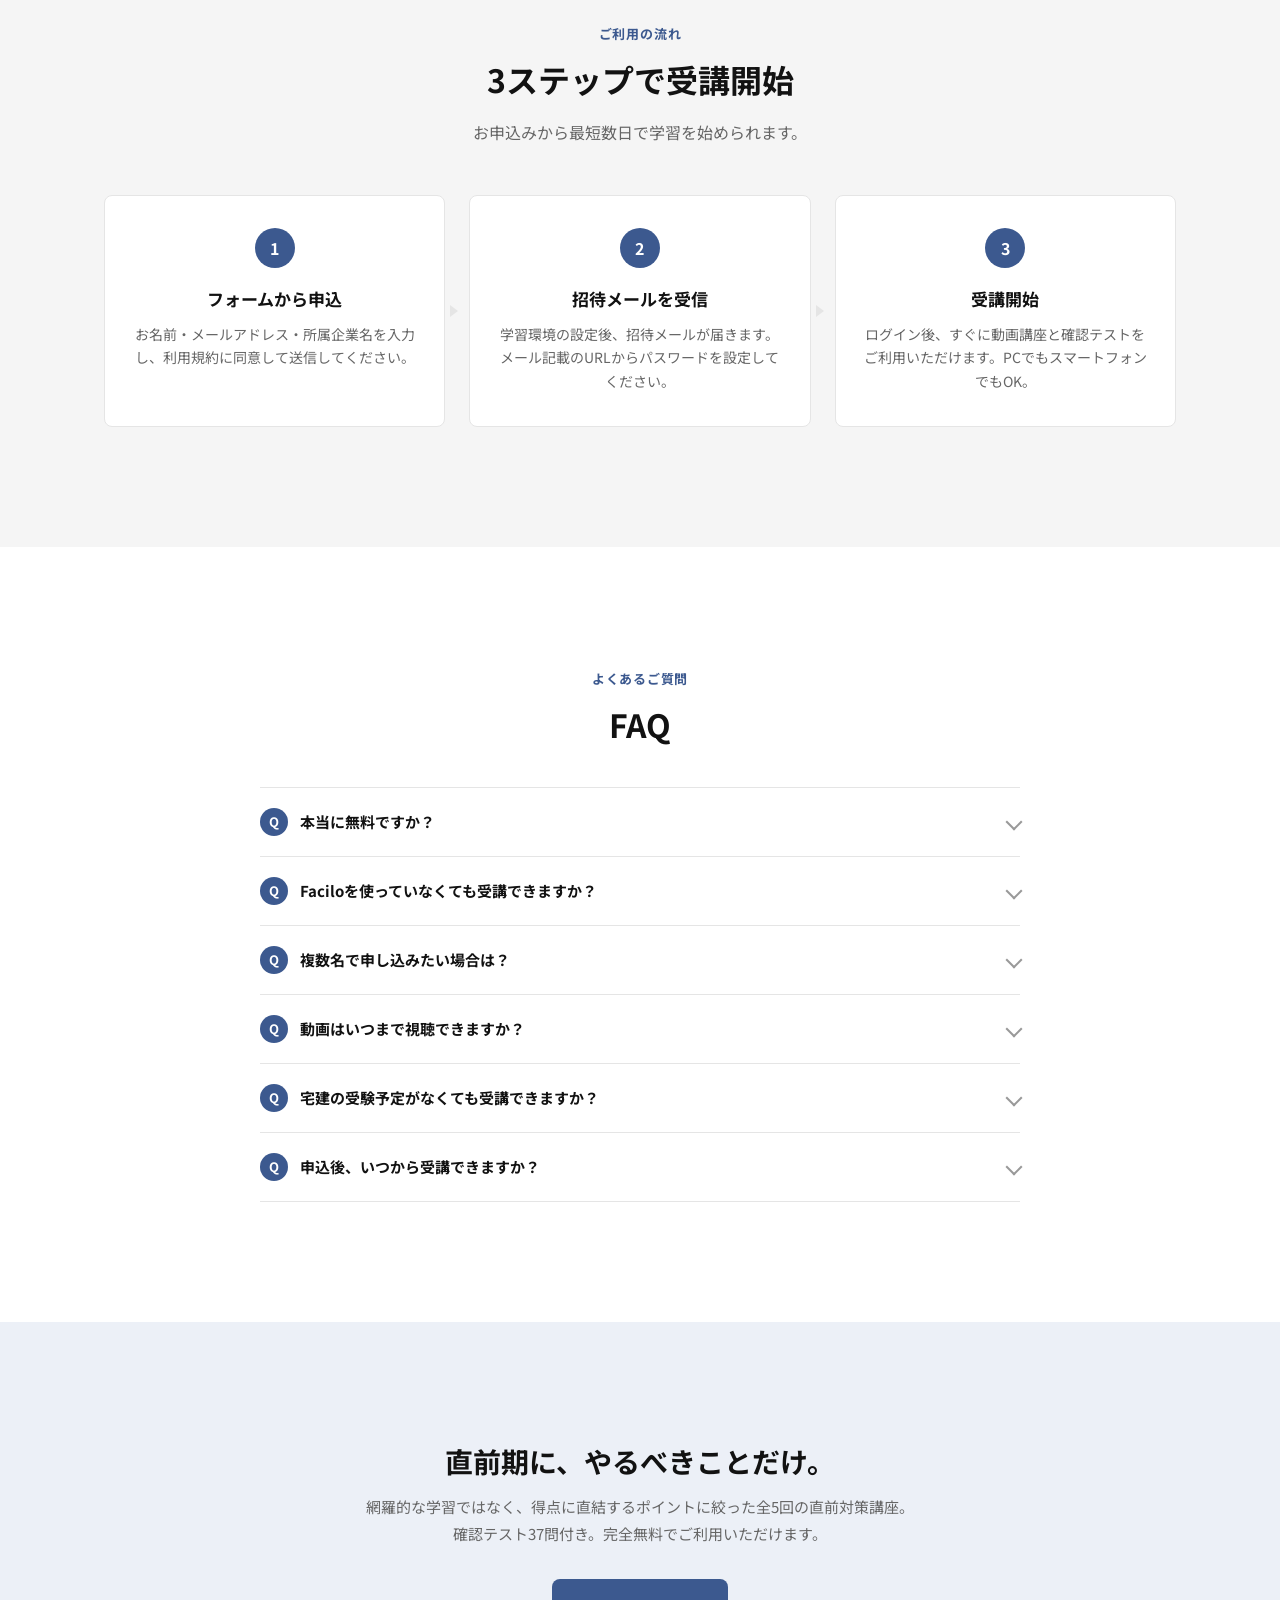
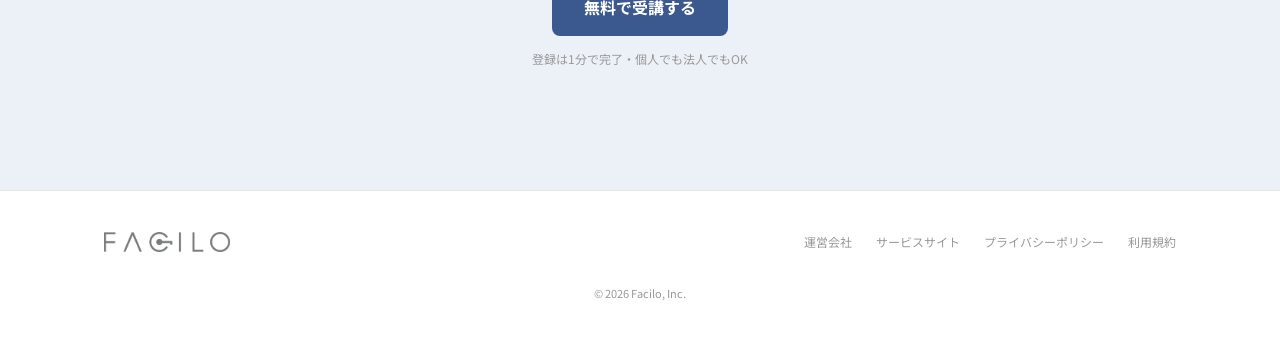
==== commit 06fb3c77: "CEO直筆メッセージ・FVフォーム・CTA増設・Facilo導線追加" ====
--- a/index.html
+++ b/index.html
@@ -120,7 +120,7 @@
           </div>
           <div class="trust-bar reveal">
             <p class="trust-bar__text">Faciloは不動産仲介会社向けコミュニケーションクラウドを提供しています</p>
-            <!-- TODO: 導入社数が公開可能であれば「導入○○社」の数値を追加 -->
+            <a href="https://facilo.jp/" class="trust-bar__link" target="_blank" rel="noopener">Faciloについて詳しく見る →</a>
           </div>
         </div>
       </div>
@@ -417,8 +417,9 @@
         <img src="assets/logo.jpg" alt="Facilo" width="80" height="20">
       </a>
       <div class="footer__links">
+        <a href="https://facilo.jp/company" target="_blank" rel="noopener">運営会社</a>
+        <a href="https://facilo.jp/" target="_blank" rel="noopener">サービスサイト</a>
         <!-- TODO: 実際のURLに差し替え -->
-        <a href="#">運営会社</a>
         <a href="#">プライバシーポリシー</a>
         <a href="#">利用規約</a>
       </div>
--- a/css/style.css
+++ b/css/style.css
@@ -458,6 +458,16 @@
   font-size: 14px;
   color: var(--color-text-sub);
   line-height: 1.6;
+}
+
+.trust-bar__link {
+  display: inline-block;
+  font-size: 13px;
+  color: var(--color-accent);
+  margin-top: 6px;
+}
+.trust-bar__link:hover {
+  color: var(--color-accent-dark);
 }
 
 /* --- Features --- */
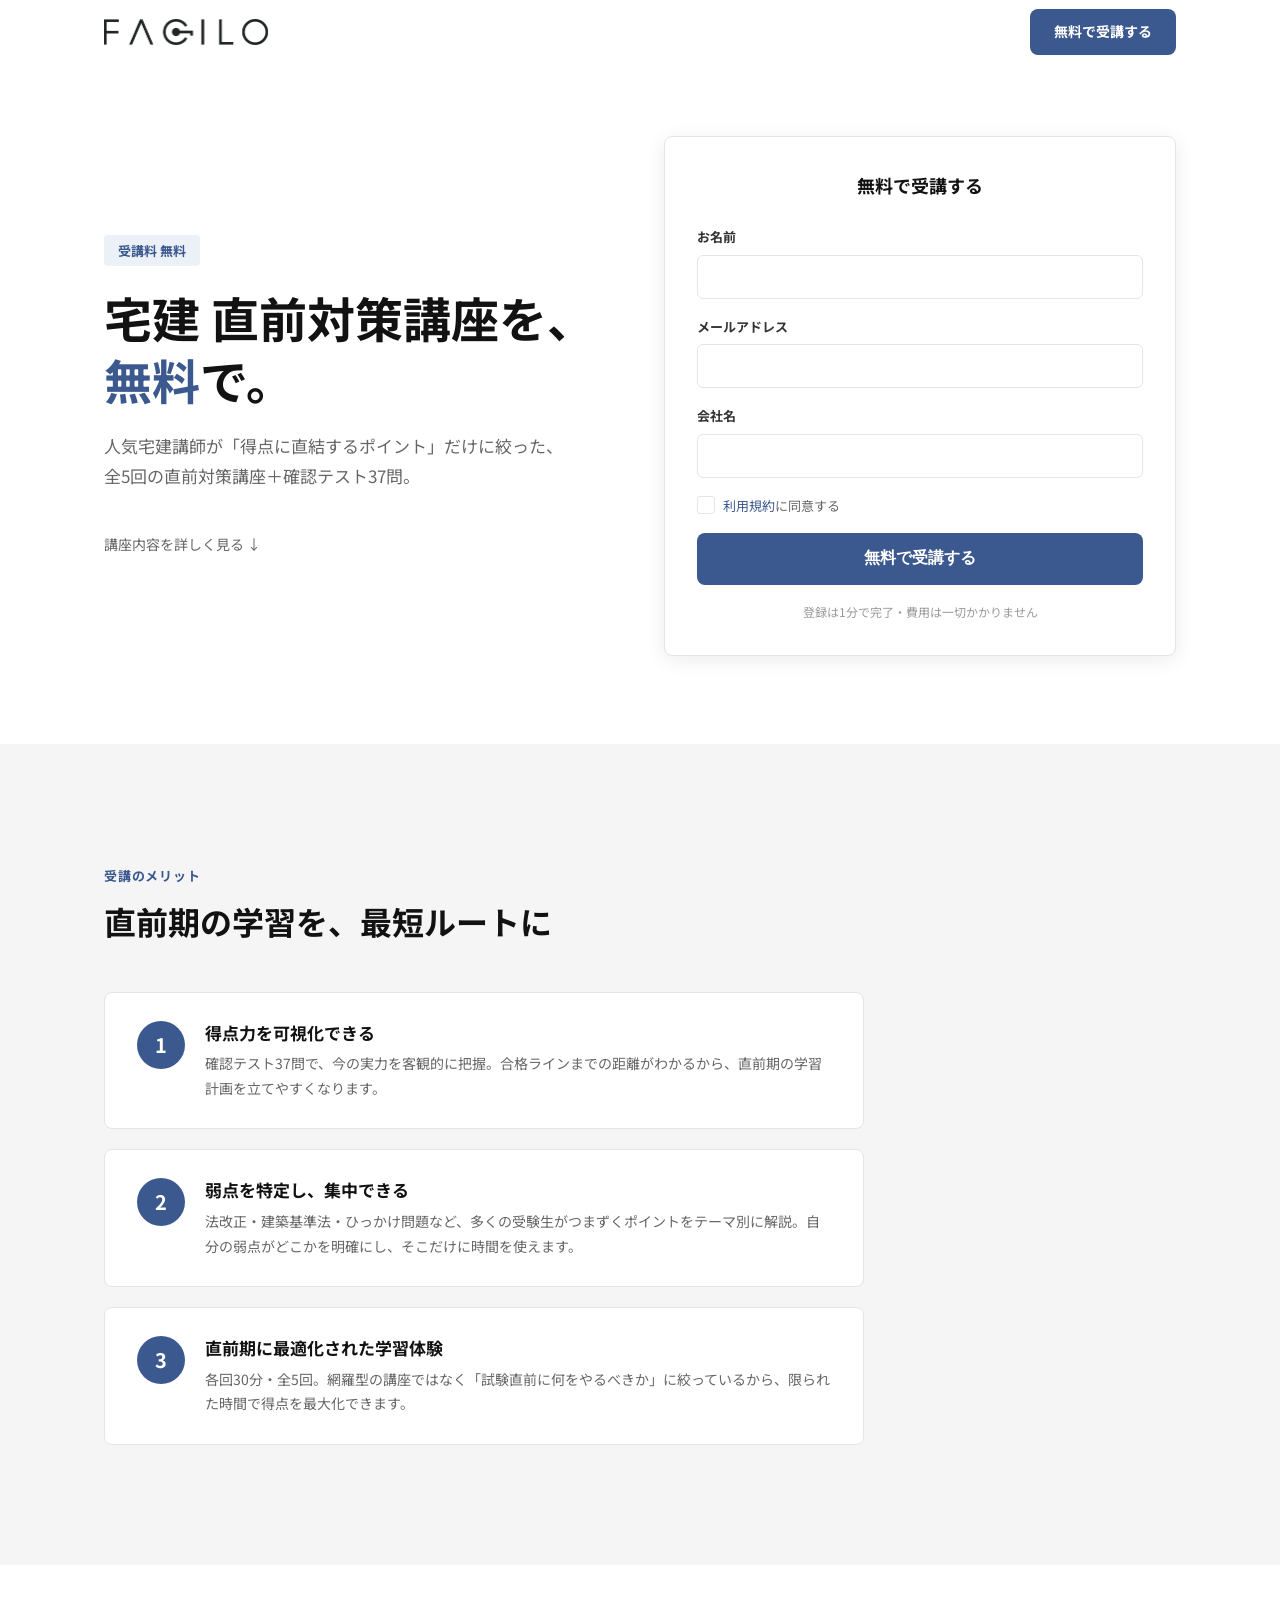
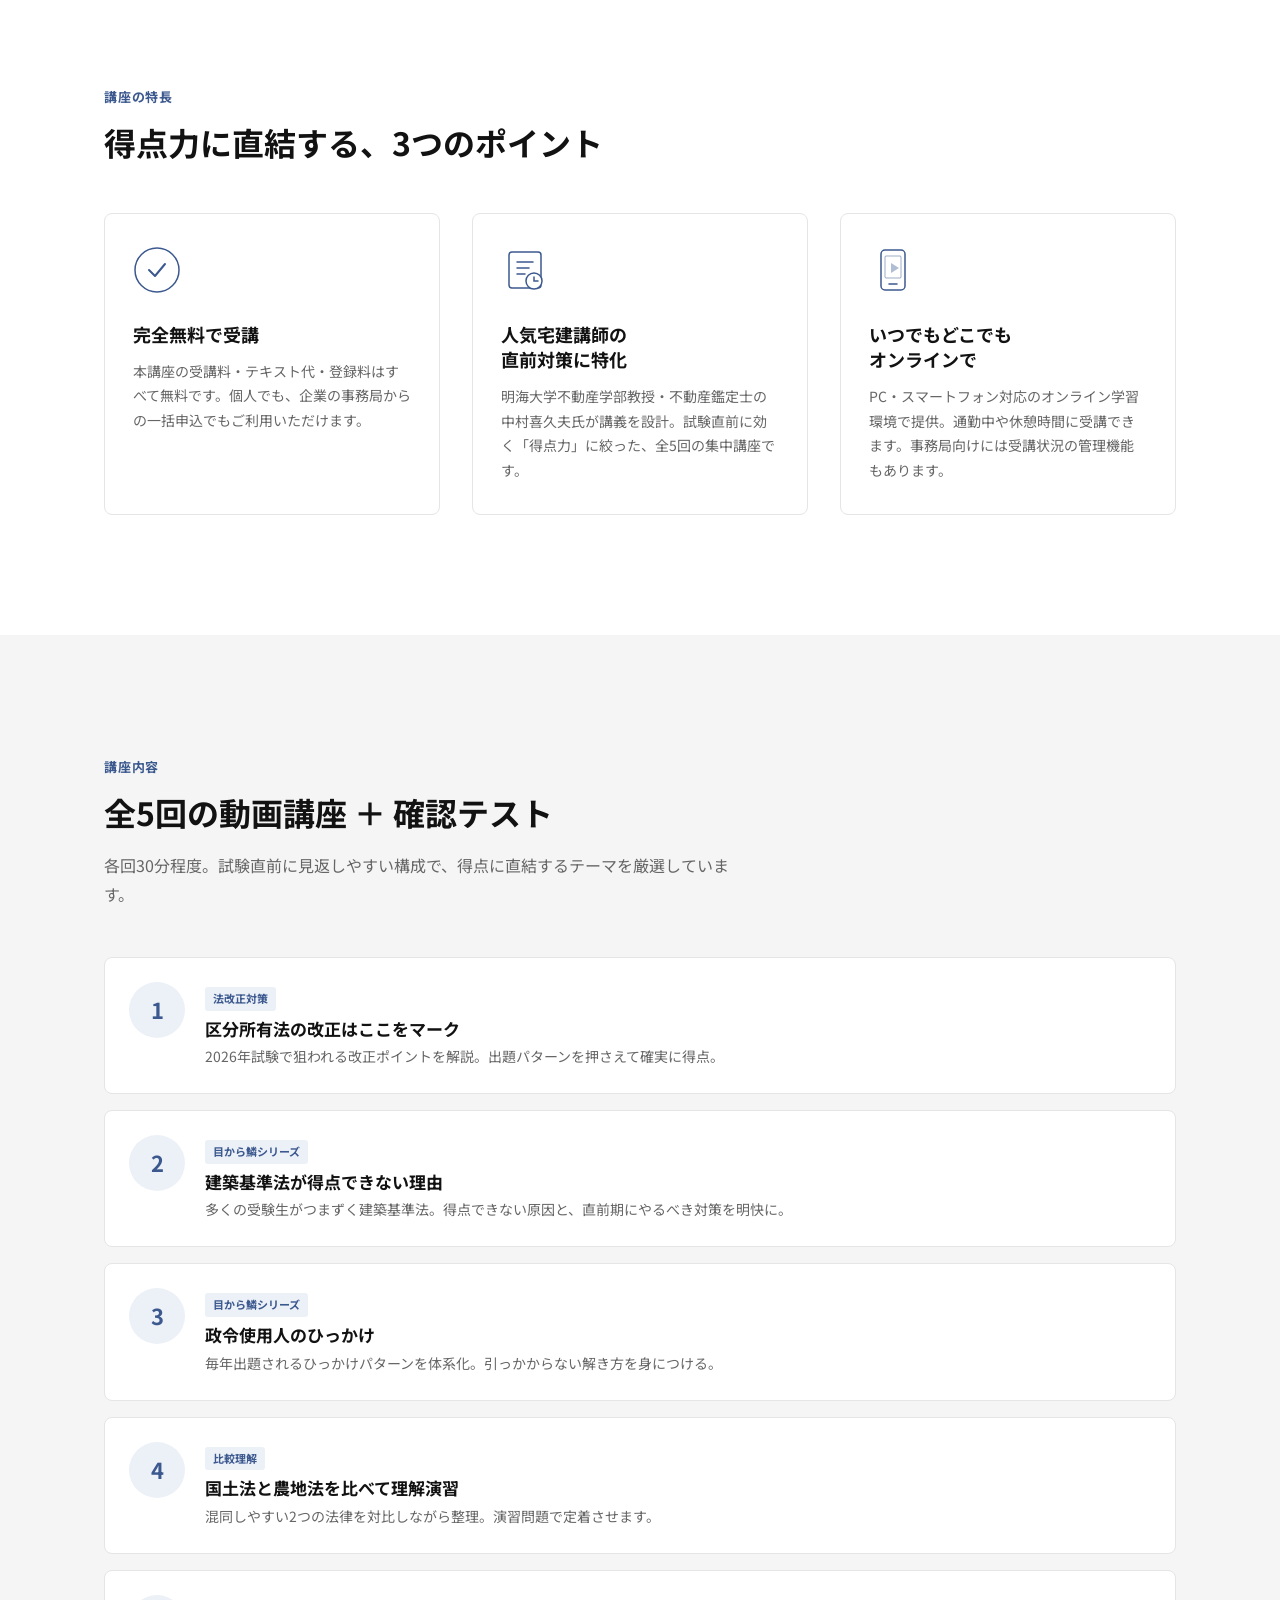
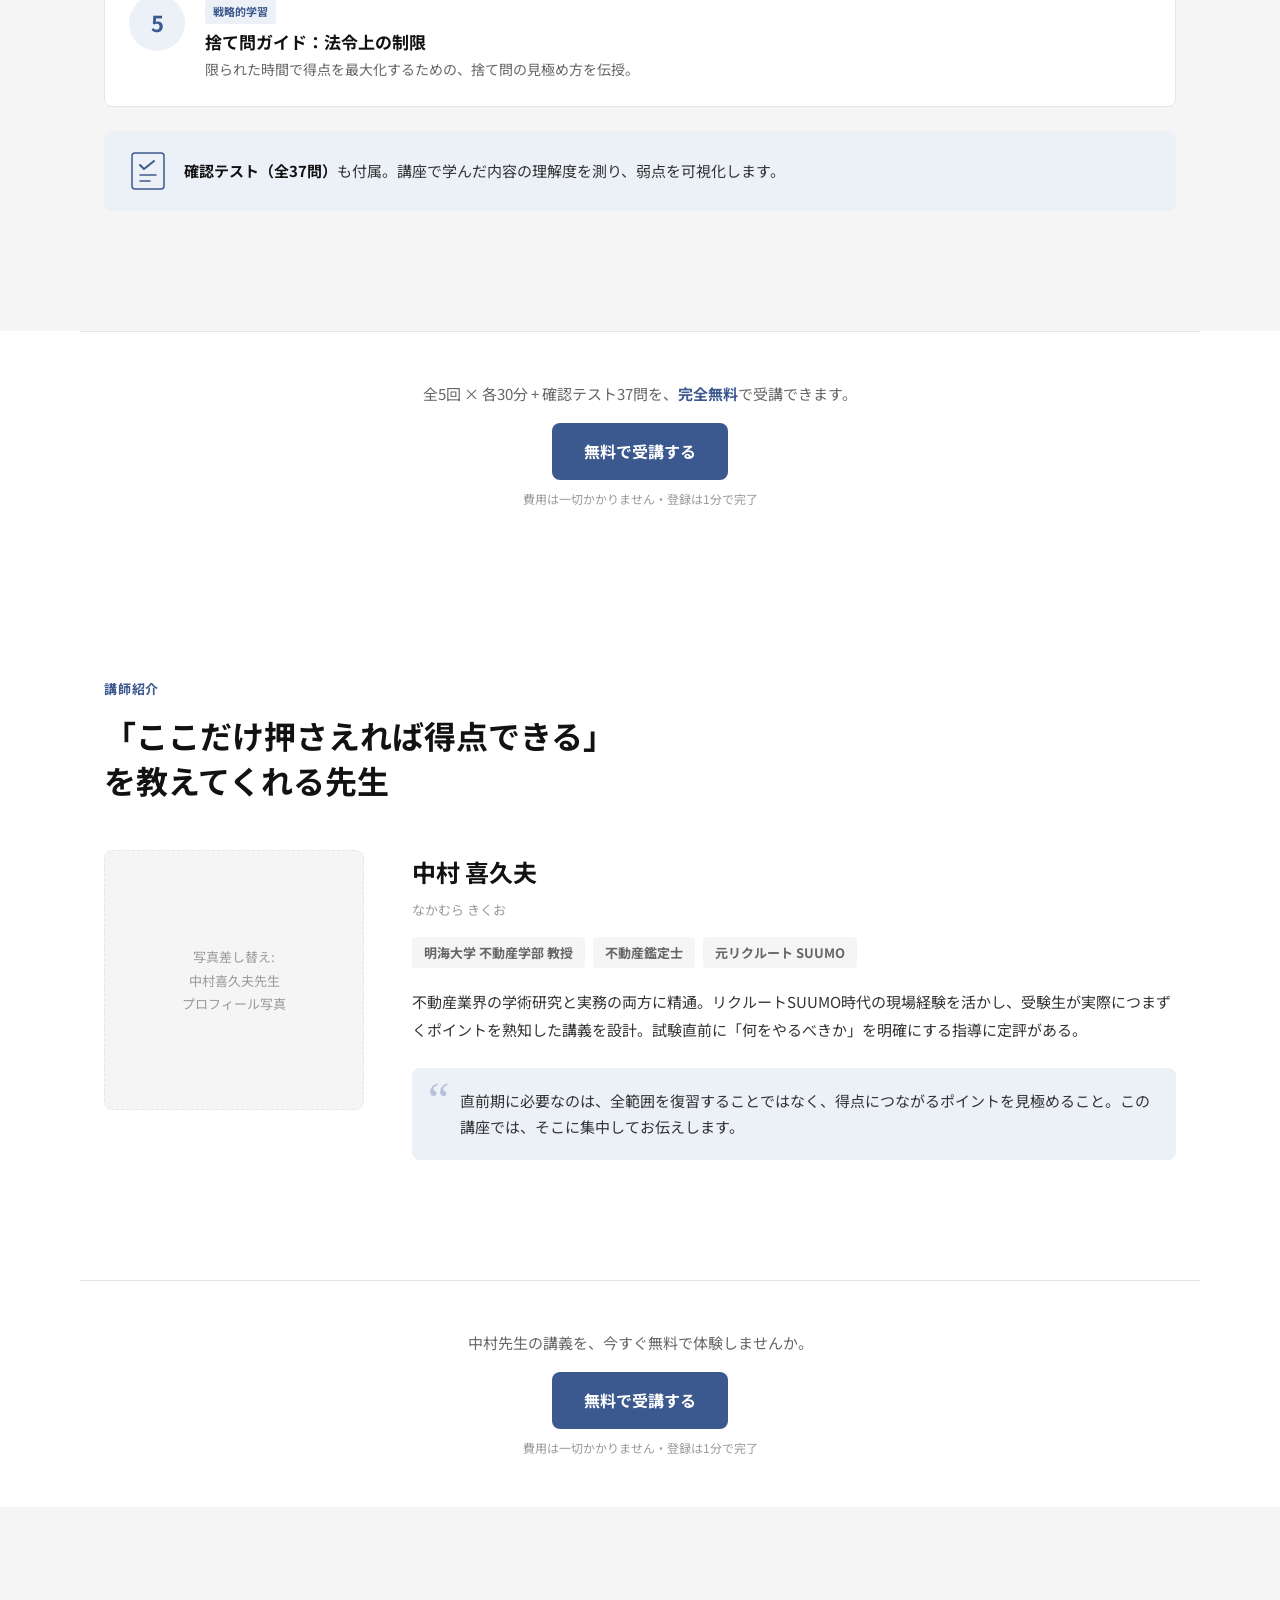
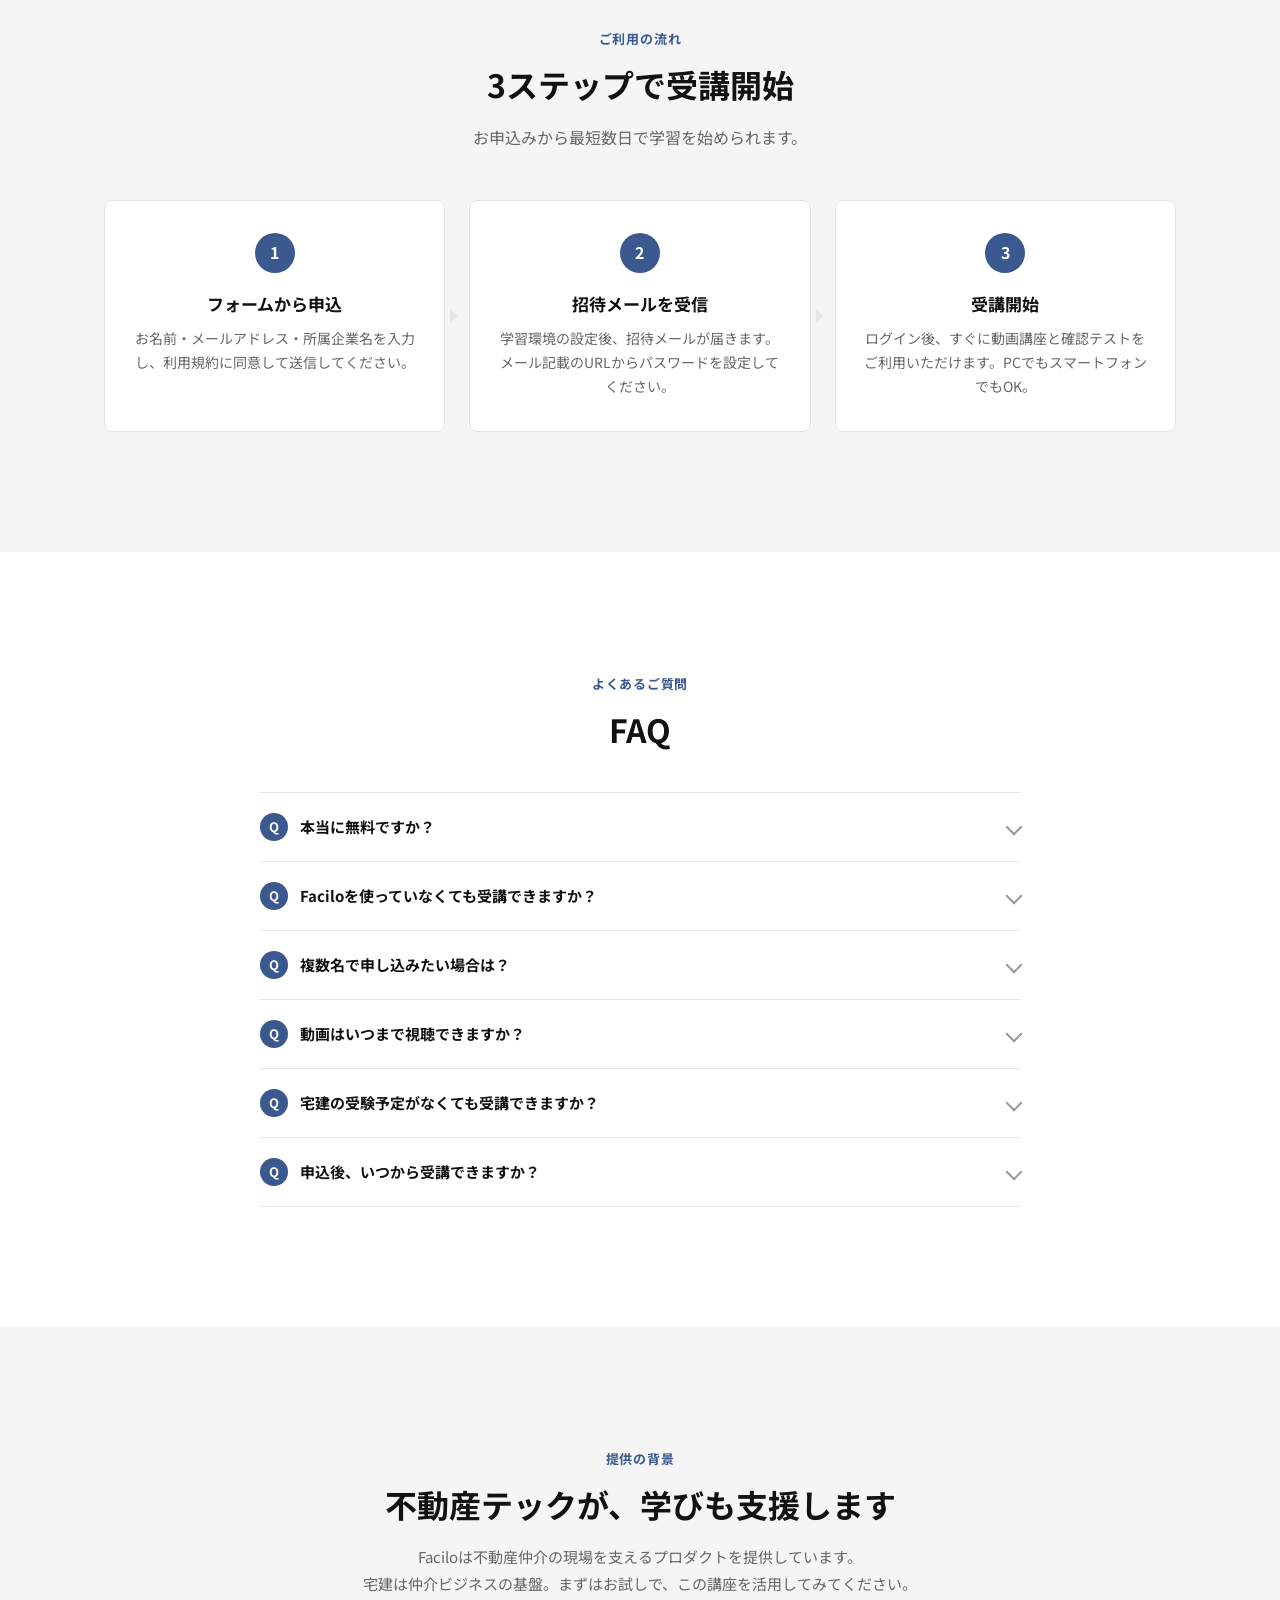
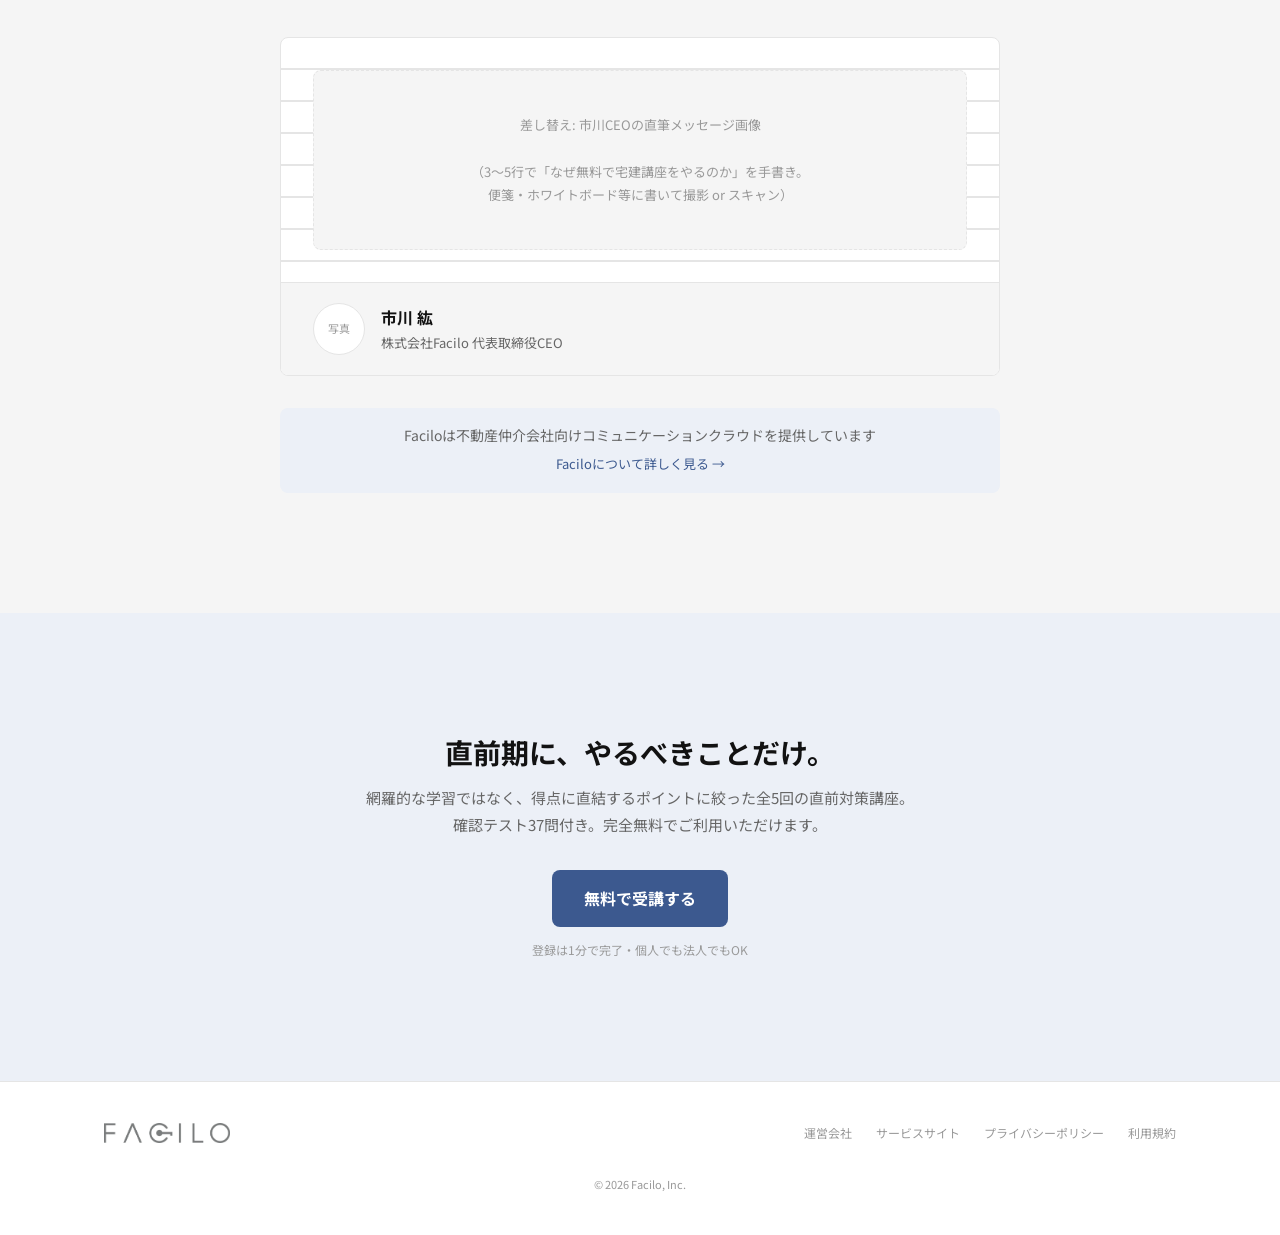
==== commit 6bb52fdb: "FB反映: WHYセクションをメリット訴求に変更、CEO直筆メッセージをFAQ後に移動 - WHYセクション(恩返し+CEO直筆) → メリットセクション(得点力可視化/弱点特定/効率学習) - CE" ====
--- a/index.html
+++ b/index.html
@@ -4,7 +4,7 @@
   <meta charset="UTF-8">
   <meta name="viewport" content="width=device-width, initial-scale=1.0">
   <title>宅建 直前対策講座（無料）| Facilo</title>
-  <meta name="description" content="明海大学教授 中村喜久夫が教える宅建直前対策講座を完全無料で提供。全5回の動画講座＋確認テスト37問で得点力を強化。Faciloから不動産業界への恩返し。">
+  <meta name="description" content="人気宅建講師 中村喜久夫が教える宅建直前対策講座を完全無料で提供。全5回の動画講座＋確認テスト37問で得点力を強化。">
   <meta property="og:title" content="宅建 直前対策講座（無料）| Facilo">
   <meta property="og:description" content="大学教授が教える全5回の直前対策動画講座と確認テストを、完全無料でご利用いただけます。">
   <meta property="og:type" content="website">
@@ -90,37 +90,35 @@
     </section>
 
     <!-- ========================================
-         Why — CEOからのメッセージ
-         ======================================== -->
-    <section class="section section--alt" id="why">
-      <div class="container">
-        <div class="why__inner reveal">
-          <p class="section__eyebrow">Faciloが宅建講座を提供する理由</p>
-          <h2 class="section__heading">業界への恩返しとして</h2>
-          <div class="ceo-letter">
-            <div class="ceo-letter__body">
-              <!-- TODO: 市川CEOの直筆メッセージ画像に差し替え。
-                   依頼内容: 便箋やホワイトボードに3〜5行で「なぜFaciloがこれをやるのか」を手書き。
-                   撮影 or スキャンして画像化。背景は白 or クリーム色が望ましい。 -->
-              <div class="placeholder ceo-letter__placeholder">
-                <span>差し替え: 市川CEOの直筆メッセージ画像<br><br>
-                  （3〜5行で「なぜ無料で宅建講座をやるのか」を手書き。<br>便箋・ホワイトボード等に書いて撮影 or スキャン）</span>
-              </div>
-            </div>
-            <div class="ceo-letter__footer">
-              <div class="ceo-letter__photo">
-                <!-- TODO: 市川CEOの顔写真に差し替え -->
-                <span>写真</span>
-              </div>
-              <div class="ceo-letter__attr">
-                <strong>市川 紘</strong>
-                <span>株式会社Facilo 代表取締役CEO</span>
-              </div>
-            </div>
-          </div>
-          <div class="trust-bar reveal">
-            <p class="trust-bar__text">Faciloは不動産仲介会社向けコミュニケーションクラウドを提供しています</p>
-            <a href="https://facilo.jp/" class="trust-bar__link" target="_blank" rel="noopener">Faciloについて詳しく見る →</a>
+         Benefits — 受講のメリット
+         ======================================== -->
+    <section class="section section--alt" id="benefits">
+      <div class="container">
+        <div class="reveal">
+          <p class="section__eyebrow">受講のメリット</p>
+          <h2 class="section__heading">直前期の学習を、最短ルートに</h2>
+        </div>
+        <div class="benefits__list">
+          <div class="benefit-item reveal">
+            <div class="benefit-item__num">1</div>
+            <div class="benefit-item__body">
+              <h3 class="benefit-item__title">得点力を可視化できる</h3>
+              <p class="benefit-item__desc">確認テスト37問で、今の実力を客観的に把握。合格ラインまでの距離がわかるから、直前期の学習計画を立てやすくなります。</p>
+            </div>
+          </div>
+          <div class="benefit-item reveal">
+            <div class="benefit-item__num">2</div>
+            <div class="benefit-item__body">
+              <h3 class="benefit-item__title">弱点を特定し、集中できる</h3>
+              <p class="benefit-item__desc">法改正・建築基準法・ひっかけ問題など、多くの受験生がつまずくポイントをテーマ別に解説。自分の弱点がどこかを明確にし、そこだけに時間を使えます。</p>
+            </div>
+          </div>
+          <div class="benefit-item reveal">
+            <div class="benefit-item__num">3</div>
+            <div class="benefit-item__body">
+              <h3 class="benefit-item__title">直前期に最適化された学習体験</h3>
+              <p class="benefit-item__desc">各回30分・全5回。網羅型の講座ではなく「試験直前に何をやるべきか」に絞っているから、限られた時間で得点を最大化できます。</p>
+            </div>
           </div>
         </div>
       </div>
@@ -381,6 +379,47 @@
               <p>お申込み後、数営業日以内に招待メールをお送りします。メール記載のURLからパスワードを設定していただくと、すぐに受講を開始できます。</p>
             </div>
           </details>
+        </div>
+      </div>
+    </section>
+
+    <!-- ========================================
+         CEO Message — 提供の背景
+         ======================================== -->
+    <section class="section section--alt" id="message">
+      <div class="container">
+        <div class="ceo-message reveal">
+          <p class="section__eyebrow">提供の背景</p>
+          <h2 class="section__heading">不動産テックが、学びも支援します</h2>
+          <p class="ceo-message__lead">
+            Faciloは不動産仲介の現場を支えるプロダクトを提供しています。<br>
+            宅建は仲介ビジネスの基盤。まずはお試しで、この講座を活用してみてください。
+          </p>
+          <div class="ceo-letter">
+            <div class="ceo-letter__body">
+              <!-- TODO: 市川CEOの直筆メッセージ画像に差し替え。
+                   依頼内容: 便箋やホワイトボードに3〜5行で「なぜFaciloがこれをやるのか」を手書き。
+                   撮影 or スキャンして画像化。背景は白 or クリーム色が望ましい。 -->
+              <div class="placeholder ceo-letter__placeholder">
+                <span>差し替え: 市川CEOの直筆メッセージ画像<br><br>
+                  （3〜5行で「なぜ無料で宅建講座をやるのか」を手書き。<br>便箋・ホワイトボード等に書いて撮影 or スキャン）</span>
+              </div>
+            </div>
+            <div class="ceo-letter__footer">
+              <div class="ceo-letter__photo">
+                <!-- TODO: 市川CEOの顔写真に差し替え -->
+                <span>写真</span>
+              </div>
+              <div class="ceo-letter__attr">
+                <strong>市川 紘</strong>
+                <span>株式会社Facilo 代表取締役CEO</span>
+              </div>
+            </div>
+          </div>
+          <div class="trust-bar reveal">
+            <p class="trust-bar__text">Faciloは不動産仲介会社向けコミュニケーションクラウドを提供しています</p>
+            <a href="https://facilo.jp/" class="trust-bar__link" target="_blank" rel="noopener">Faciloについて詳しく見る →</a>
+          </div>
         </div>
       </div>
     </section>
--- a/css/style.css
+++ b/css/style.css
@@ -468,6 +468,70 @@
 }
 .trust-bar__link:hover {
   color: var(--color-accent-dark);
+}
+
+/* --- Benefits --- */
+.benefits__list {
+  margin-top: 48px;
+  display: flex;
+  flex-direction: column;
+  gap: 20px;
+  max-width: 760px;
+}
+
+.benefit-item {
+  display: grid;
+  grid-template-columns: 48px 1fr;
+  gap: 20px;
+  align-items: start;
+  padding: 28px 32px;
+  border-radius: var(--radius);
+  background: var(--color-bg);
+  border: 1px solid var(--color-border);
+}
+
+.benefit-item__num {
+  width: 48px;
+  height: 48px;
+  display: flex;
+  align-items: center;
+  justify-content: center;
+  border-radius: 50%;
+  background: var(--color-accent);
+  color: #fff;
+  font-size: 20px;
+  font-weight: 700;
+  flex-shrink: 0;
+}
+
+.benefit-item__title {
+  font-size: 17px;
+  font-weight: 700;
+  color: var(--color-text-strong);
+  margin-bottom: 6px;
+  line-height: 1.45;
+}
+
+.benefit-item__desc {
+  font-size: 14px;
+  color: var(--color-text-sub);
+  line-height: 1.75;
+}
+
+/* --- CEO Message (結び) --- */
+.ceo-message {
+  max-width: 720px;
+  margin: 0 auto;
+  text-align: center;
+}
+
+.ceo-message__lead {
+  font-size: 15px;
+  color: var(--color-text-sub);
+  line-height: 1.8;
+  margin-bottom: 32px;
+  margin-inline: auto;
+  max-width: 640px;
 }
 
 /* --- Features --- */
@@ -937,6 +1001,9 @@
     max-width: 200px;
     margin-inline: auto;
   }
+  .benefit-item {
+    padding: 20px 24px;
+  }
   .ceo-letter__body {
     padding: 24px;
   }
@@ -992,6 +1059,16 @@
     padding: 8px 16px;
     font-size: 13px;
   }
+  .benefit-item {
+    grid-template-columns: 40px 1fr;
+    gap: 14px;
+    padding: 18px;
+  }
+  .benefit-item__num {
+    width: 40px;
+    height: 40px;
+    font-size: 17px;
+  }
   .curriculum-item {
     grid-template-columns: 44px 1fr;
     gap: 14px;
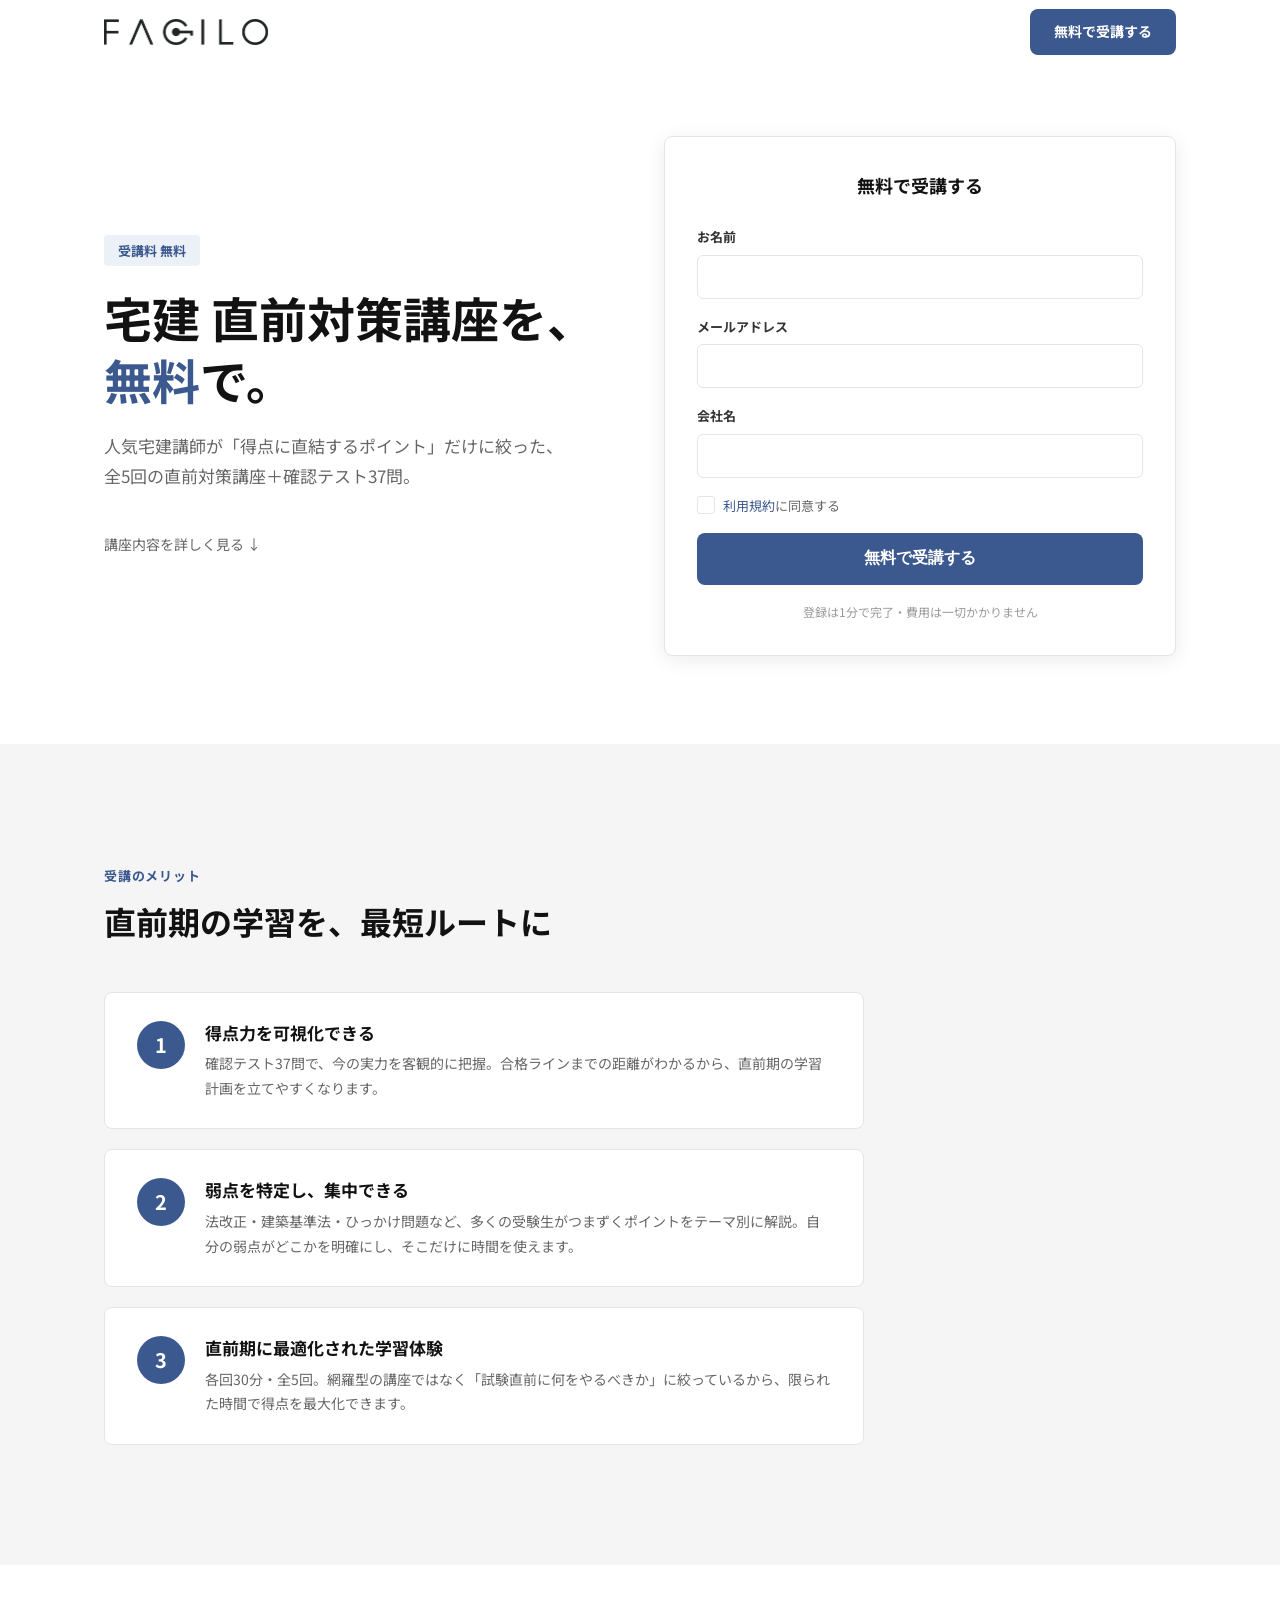
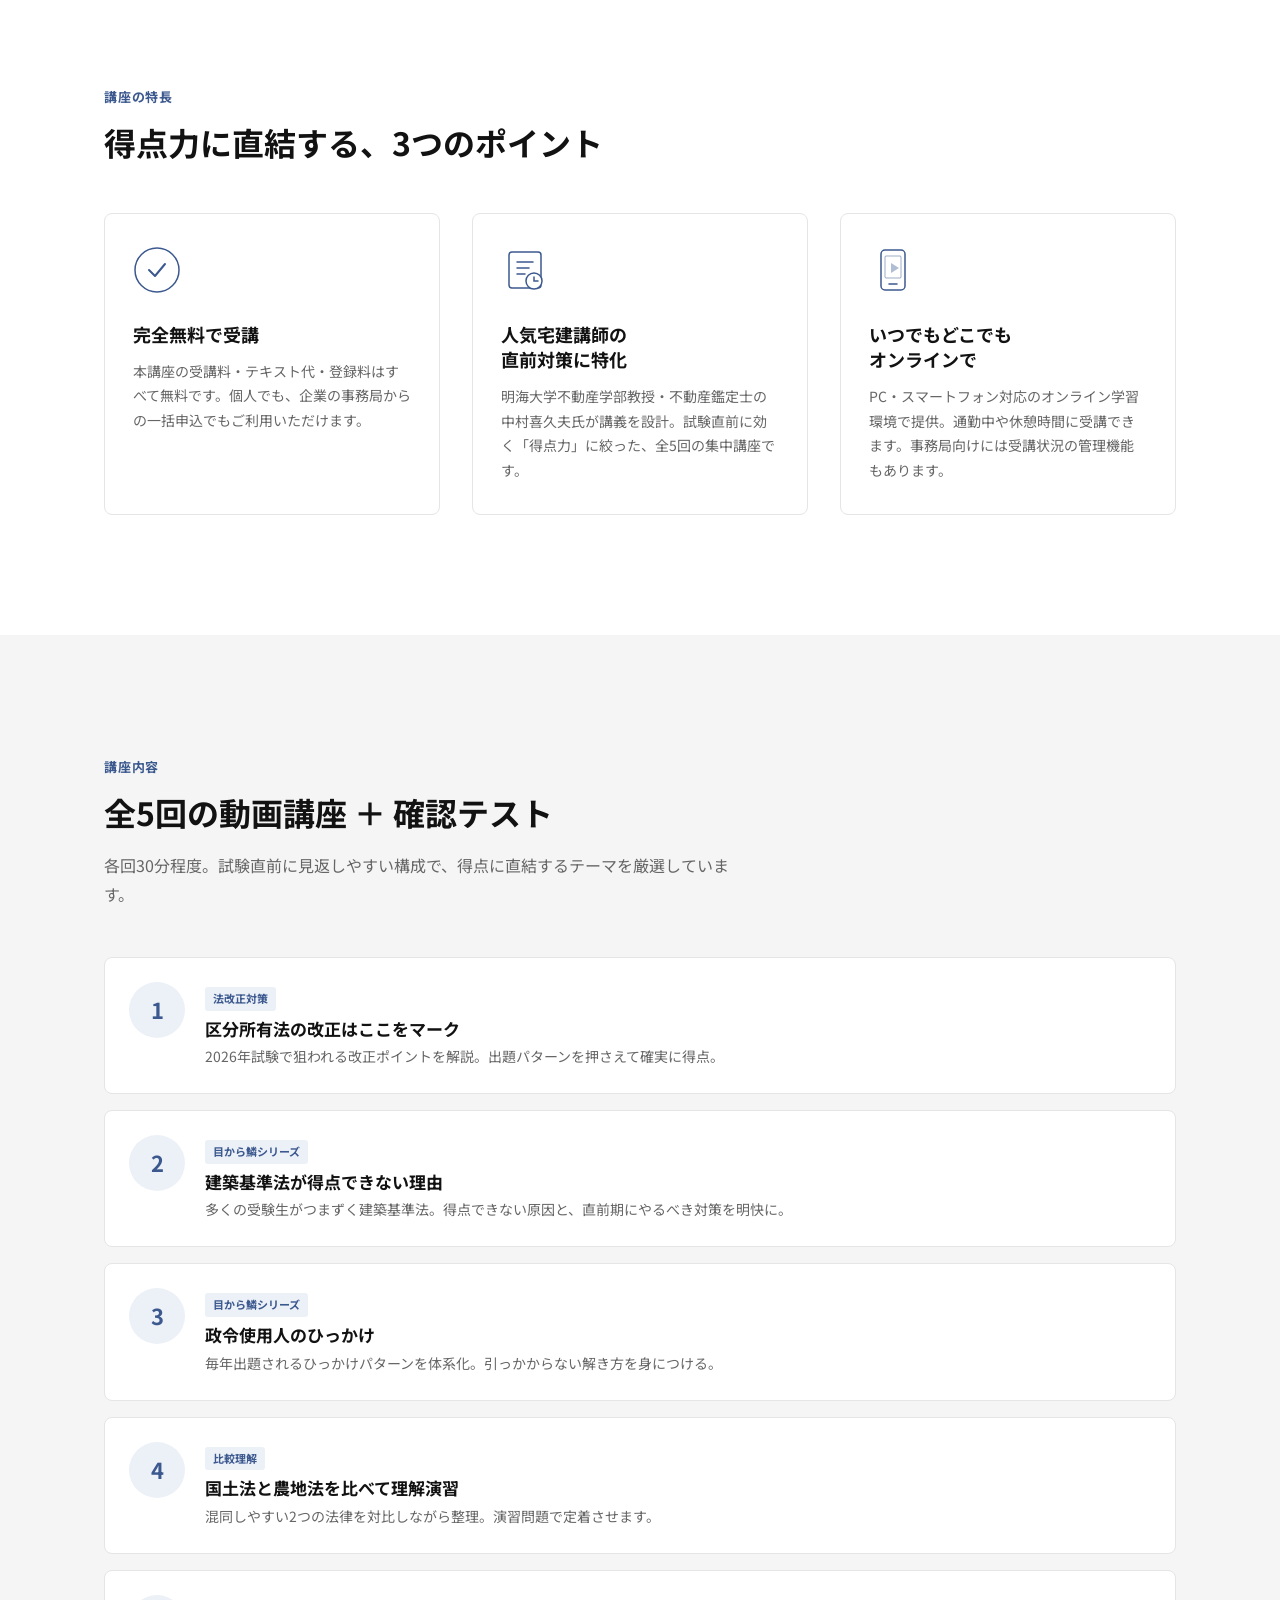
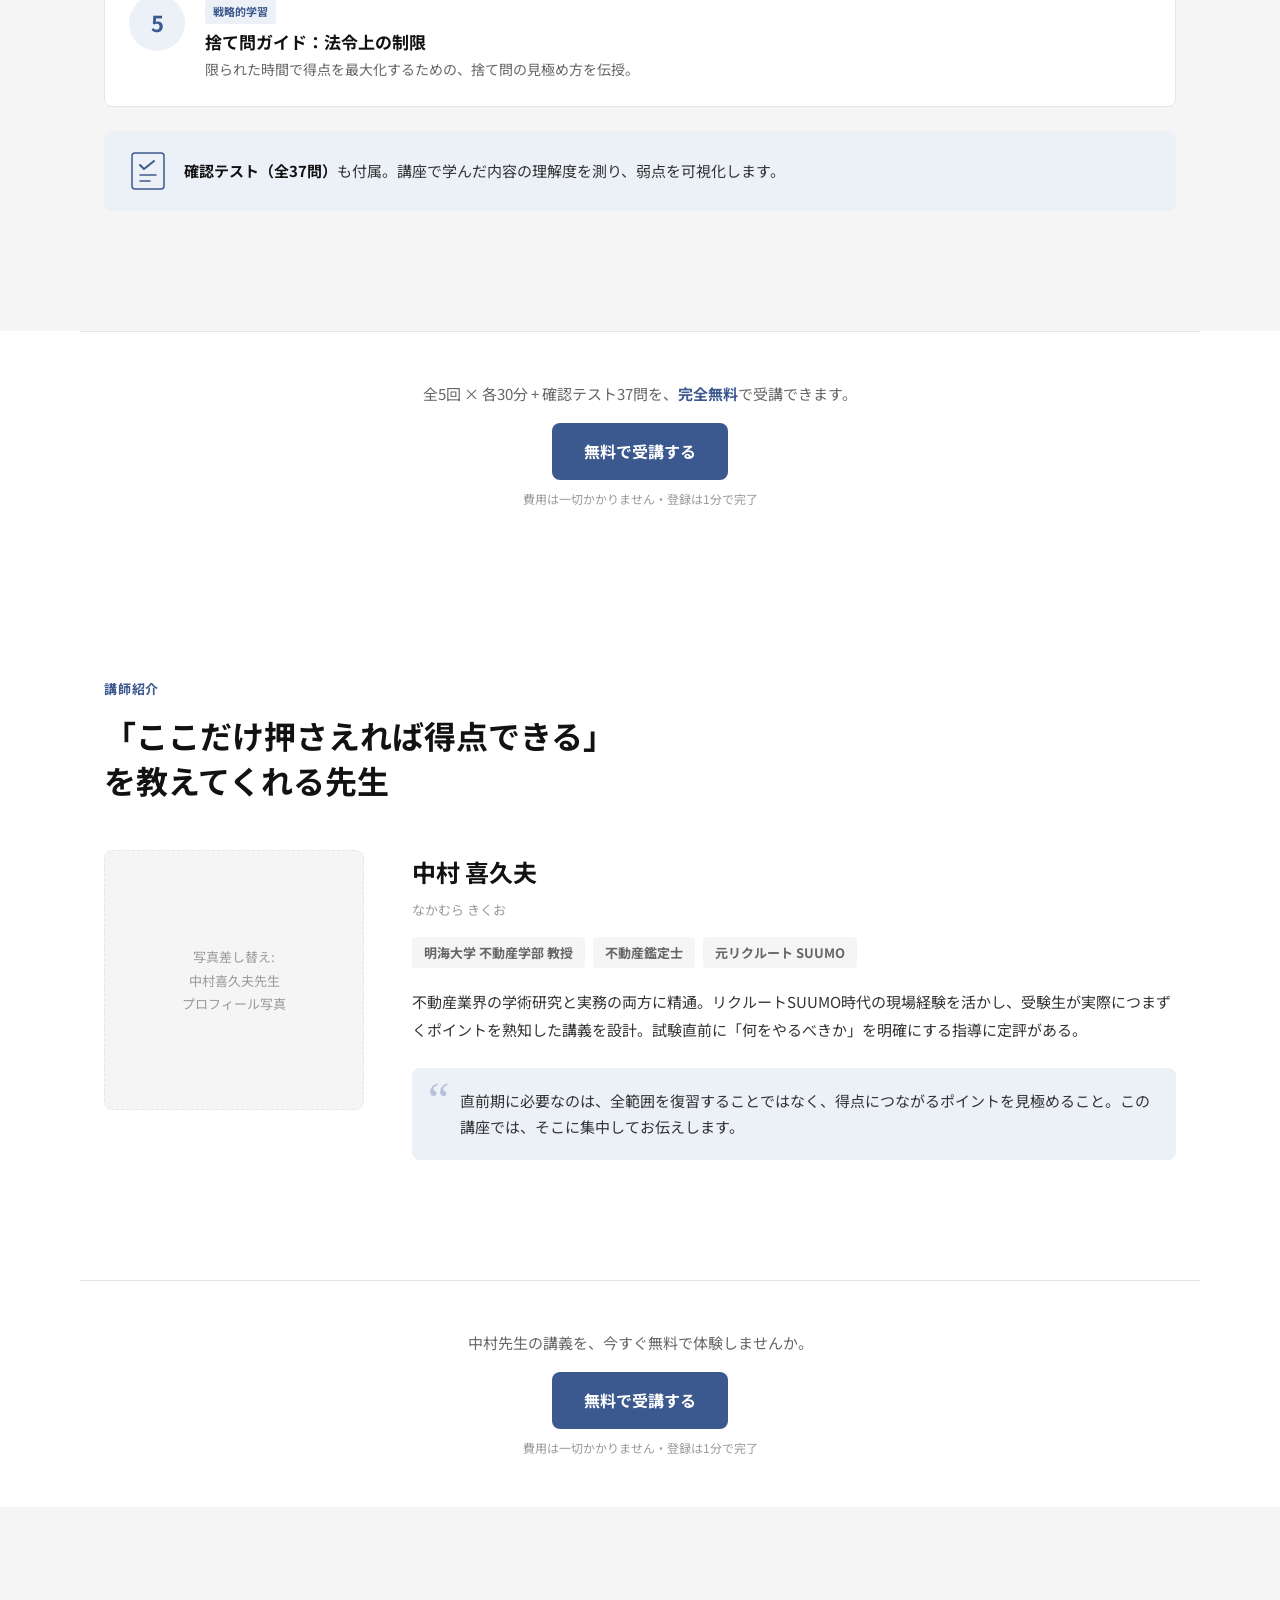
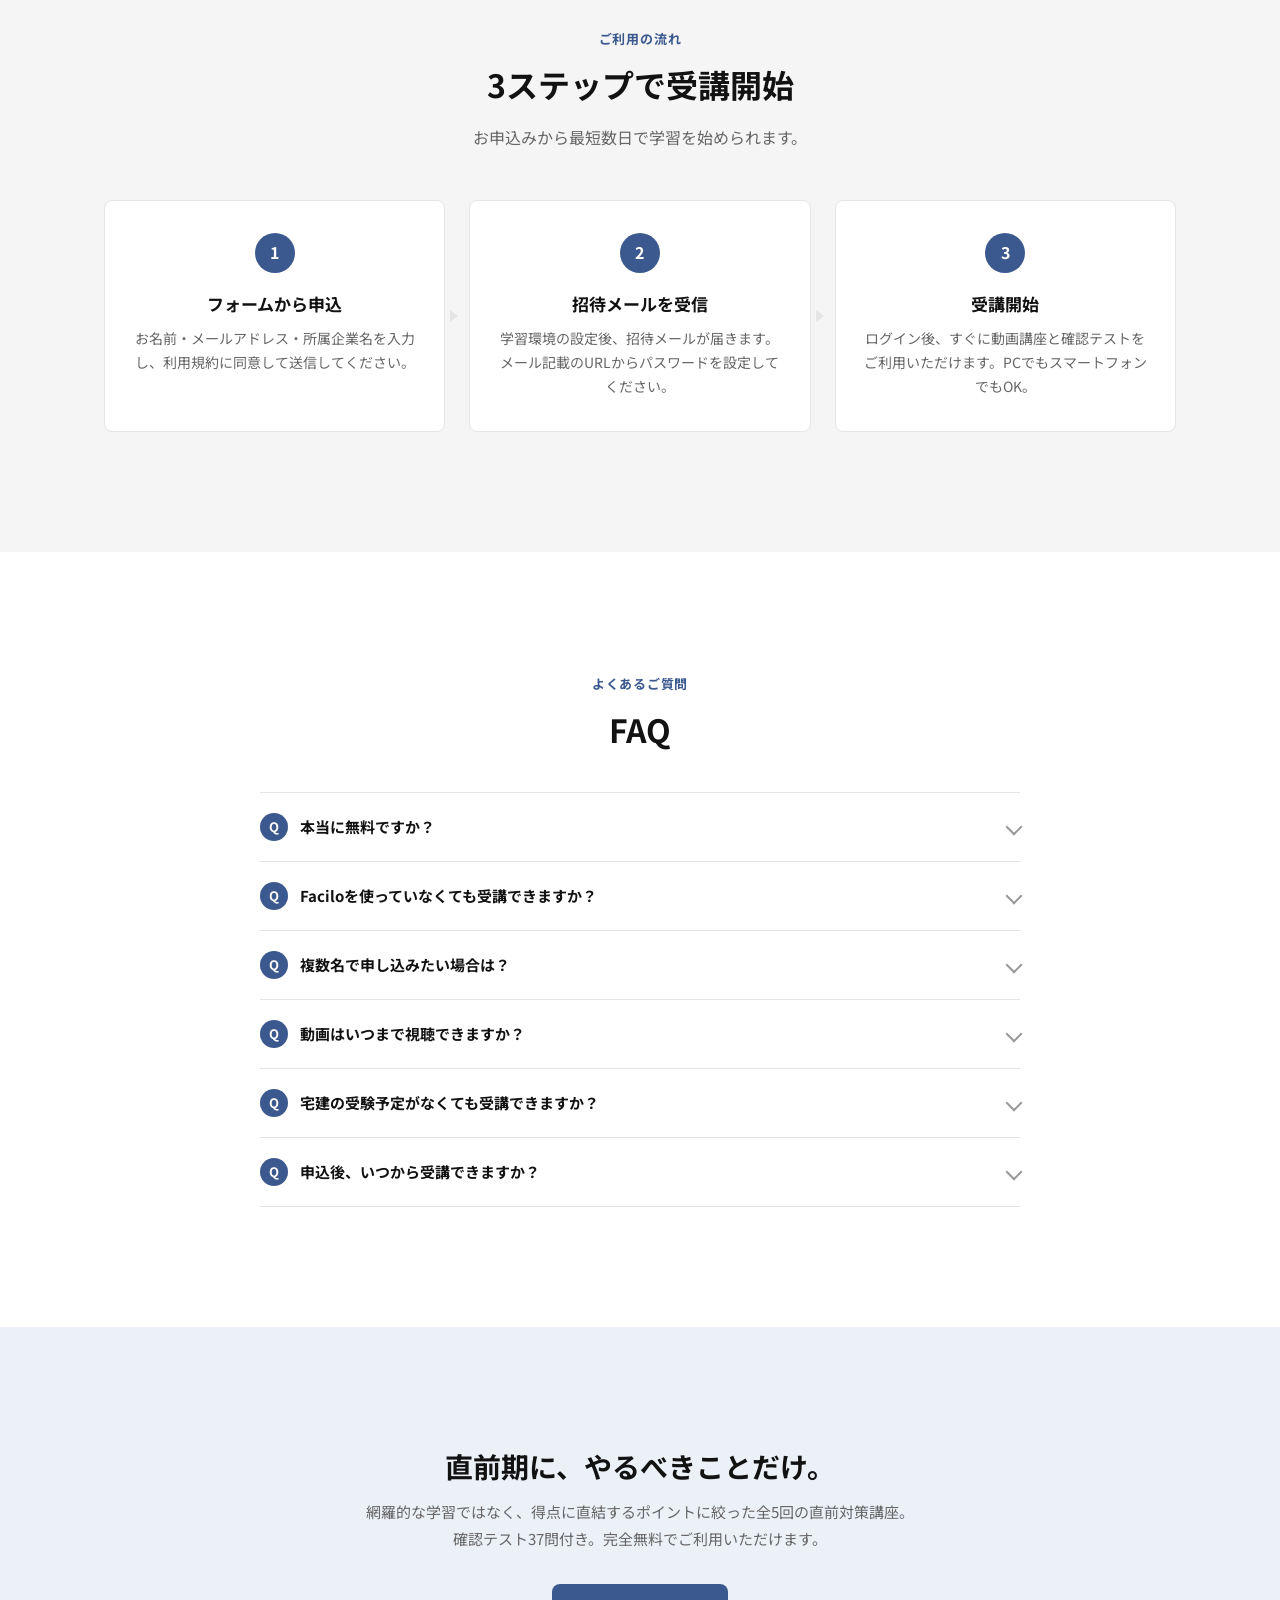
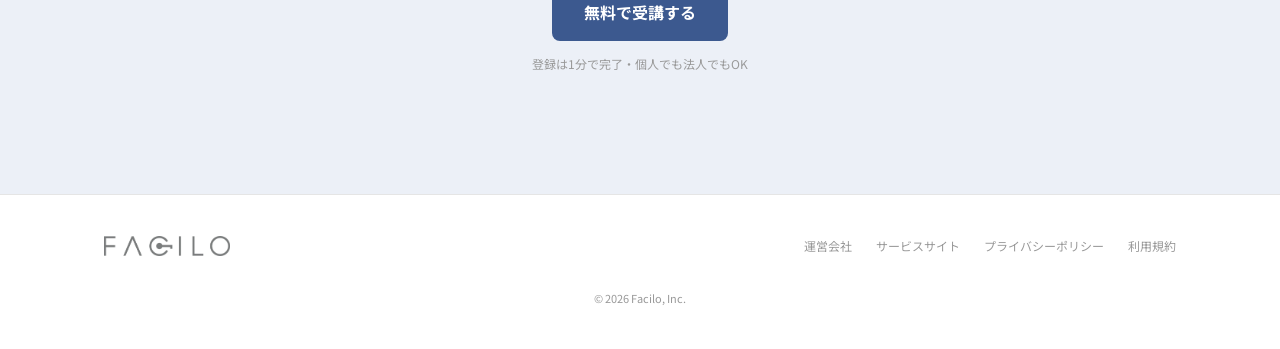
==== commit 104ad026: "CEO直筆メッセージセクションを削除 ビーワークスへのインプット簡素化のため、CEO関連要素をLP全体から除去  Co-Authored-By: Claude Opus 4.6 <noreply@an" ====
--- a/index.html
+++ b/index.html
@@ -384,47 +384,6 @@
     </section>
 
     <!-- ========================================
-         CEO Message — 提供の背景
-         ======================================== -->
-    <section class="section section--alt" id="message">
-      <div class="container">
-        <div class="ceo-message reveal">
-          <p class="section__eyebrow">提供の背景</p>
-          <h2 class="section__heading">不動産テックが、学びも支援します</h2>
-          <p class="ceo-message__lead">
-            Faciloは不動産仲介の現場を支えるプロダクトを提供しています。<br>
-            宅建は仲介ビジネスの基盤。まずはお試しで、この講座を活用してみてください。
-          </p>
-          <div class="ceo-letter">
-            <div class="ceo-letter__body">
-              <!-- TODO: 市川CEOの直筆メッセージ画像に差し替え。
-                   依頼内容: 便箋やホワイトボードに3〜5行で「なぜFaciloがこれをやるのか」を手書き。
-                   撮影 or スキャンして画像化。背景は白 or クリーム色が望ましい。 -->
-              <div class="placeholder ceo-letter__placeholder">
-                <span>差し替え: 市川CEOの直筆メッセージ画像<br><br>
-                  （3〜5行で「なぜ無料で宅建講座をやるのか」を手書き。<br>便箋・ホワイトボード等に書いて撮影 or スキャン）</span>
-              </div>
-            </div>
-            <div class="ceo-letter__footer">
-              <div class="ceo-letter__photo">
-                <!-- TODO: 市川CEOの顔写真に差し替え -->
-                <span>写真</span>
-              </div>
-              <div class="ceo-letter__attr">
-                <strong>市川 紘</strong>
-                <span>株式会社Facilo 代表取締役CEO</span>
-              </div>
-            </div>
-          </div>
-          <div class="trust-bar reveal">
-            <p class="trust-bar__text">Faciloは不動産仲介会社向けコミュニケーションクラウドを提供しています</p>
-            <a href="https://facilo.jp/" class="trust-bar__link" target="_blank" rel="noopener">Faciloについて詳しく見る →</a>
-          </div>
-        </div>
-      </div>
-    </section>
-
-    <!-- ========================================
          Final CTA
          ======================================== -->
     <section class="section section--accent-bg" id="apply">
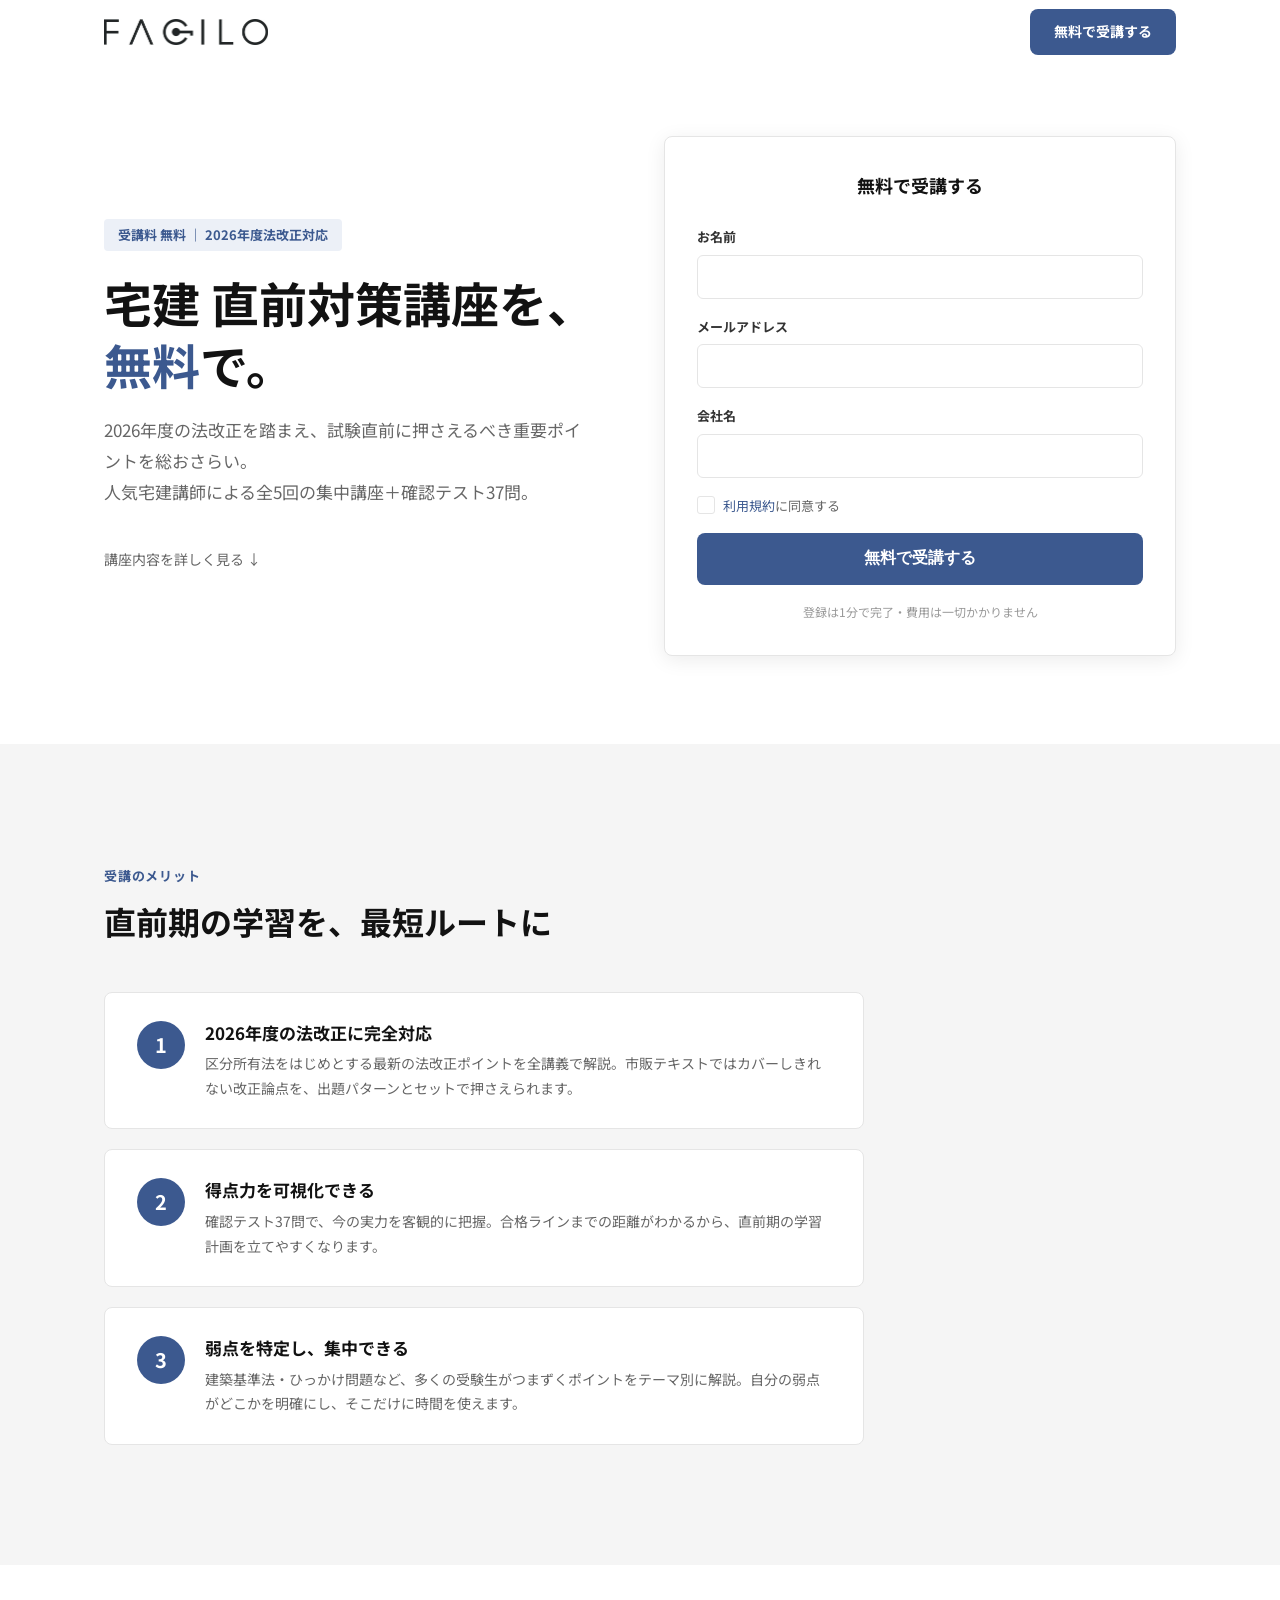
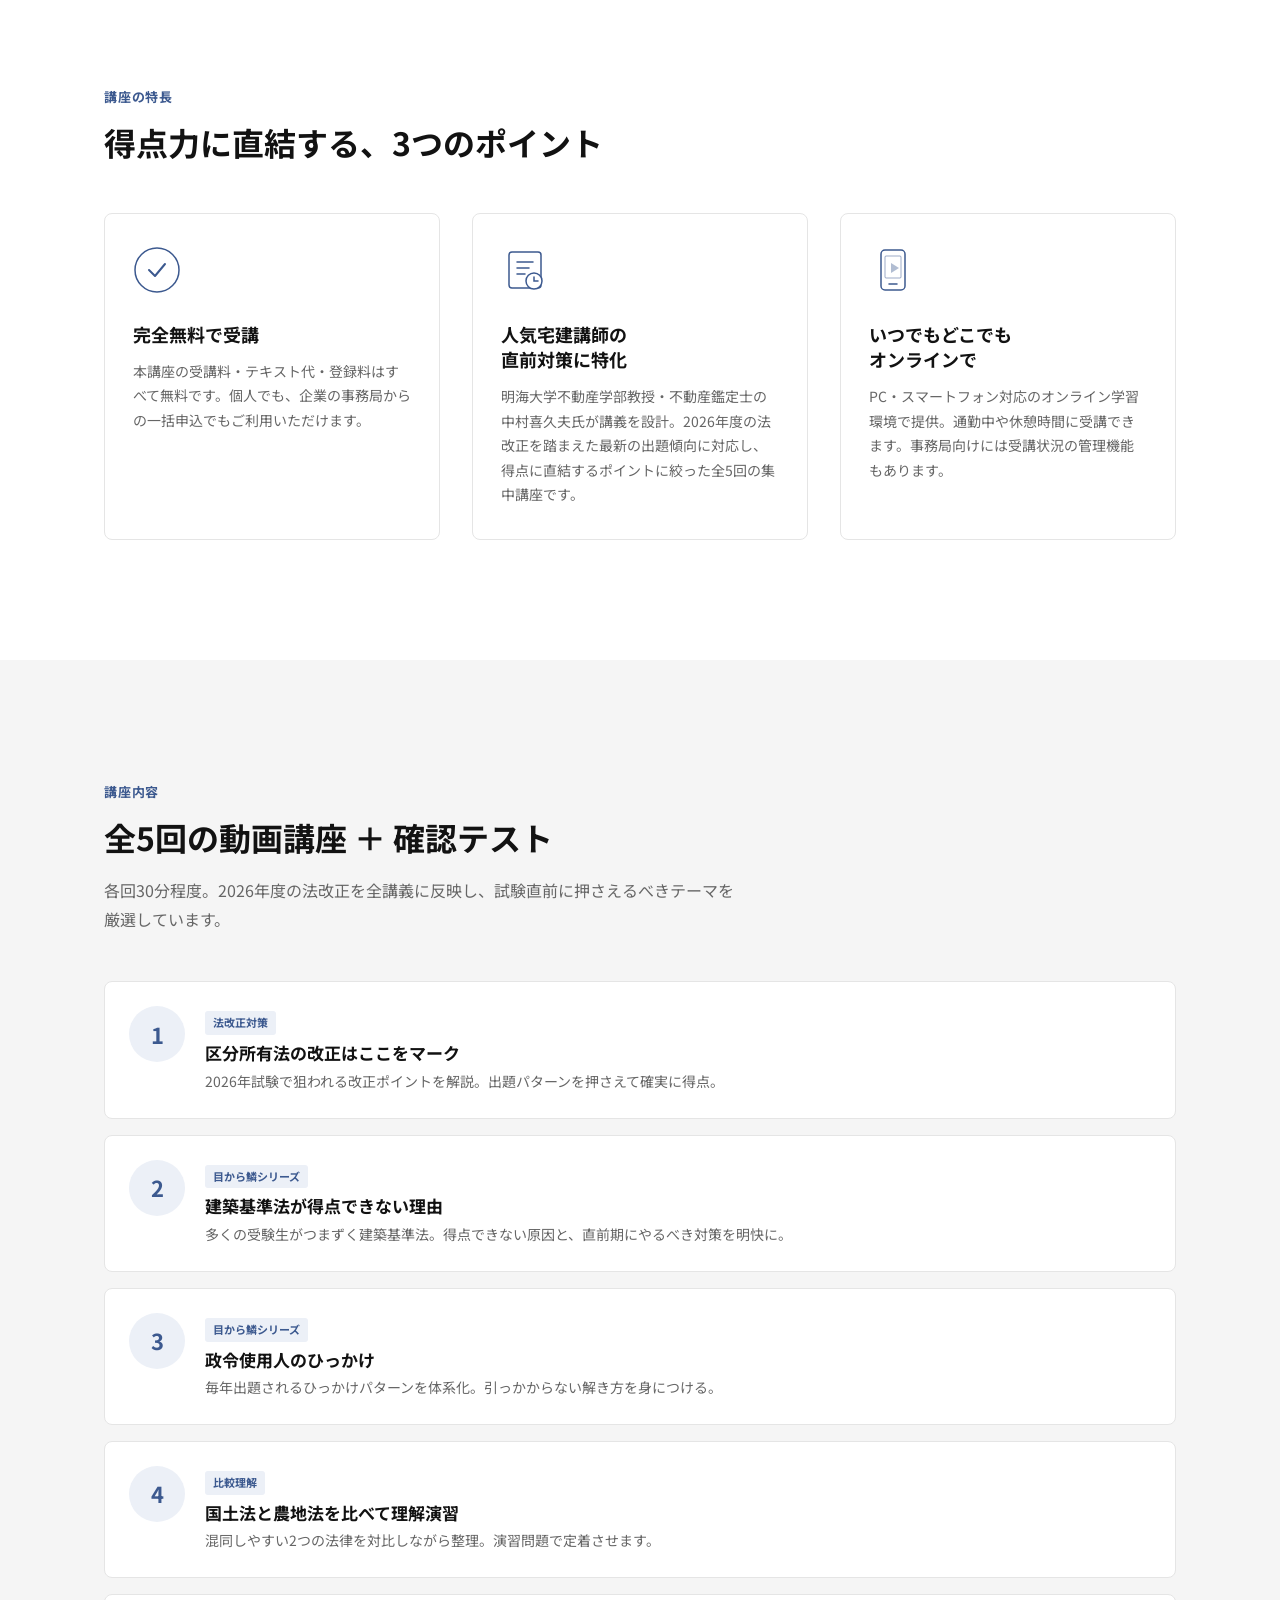
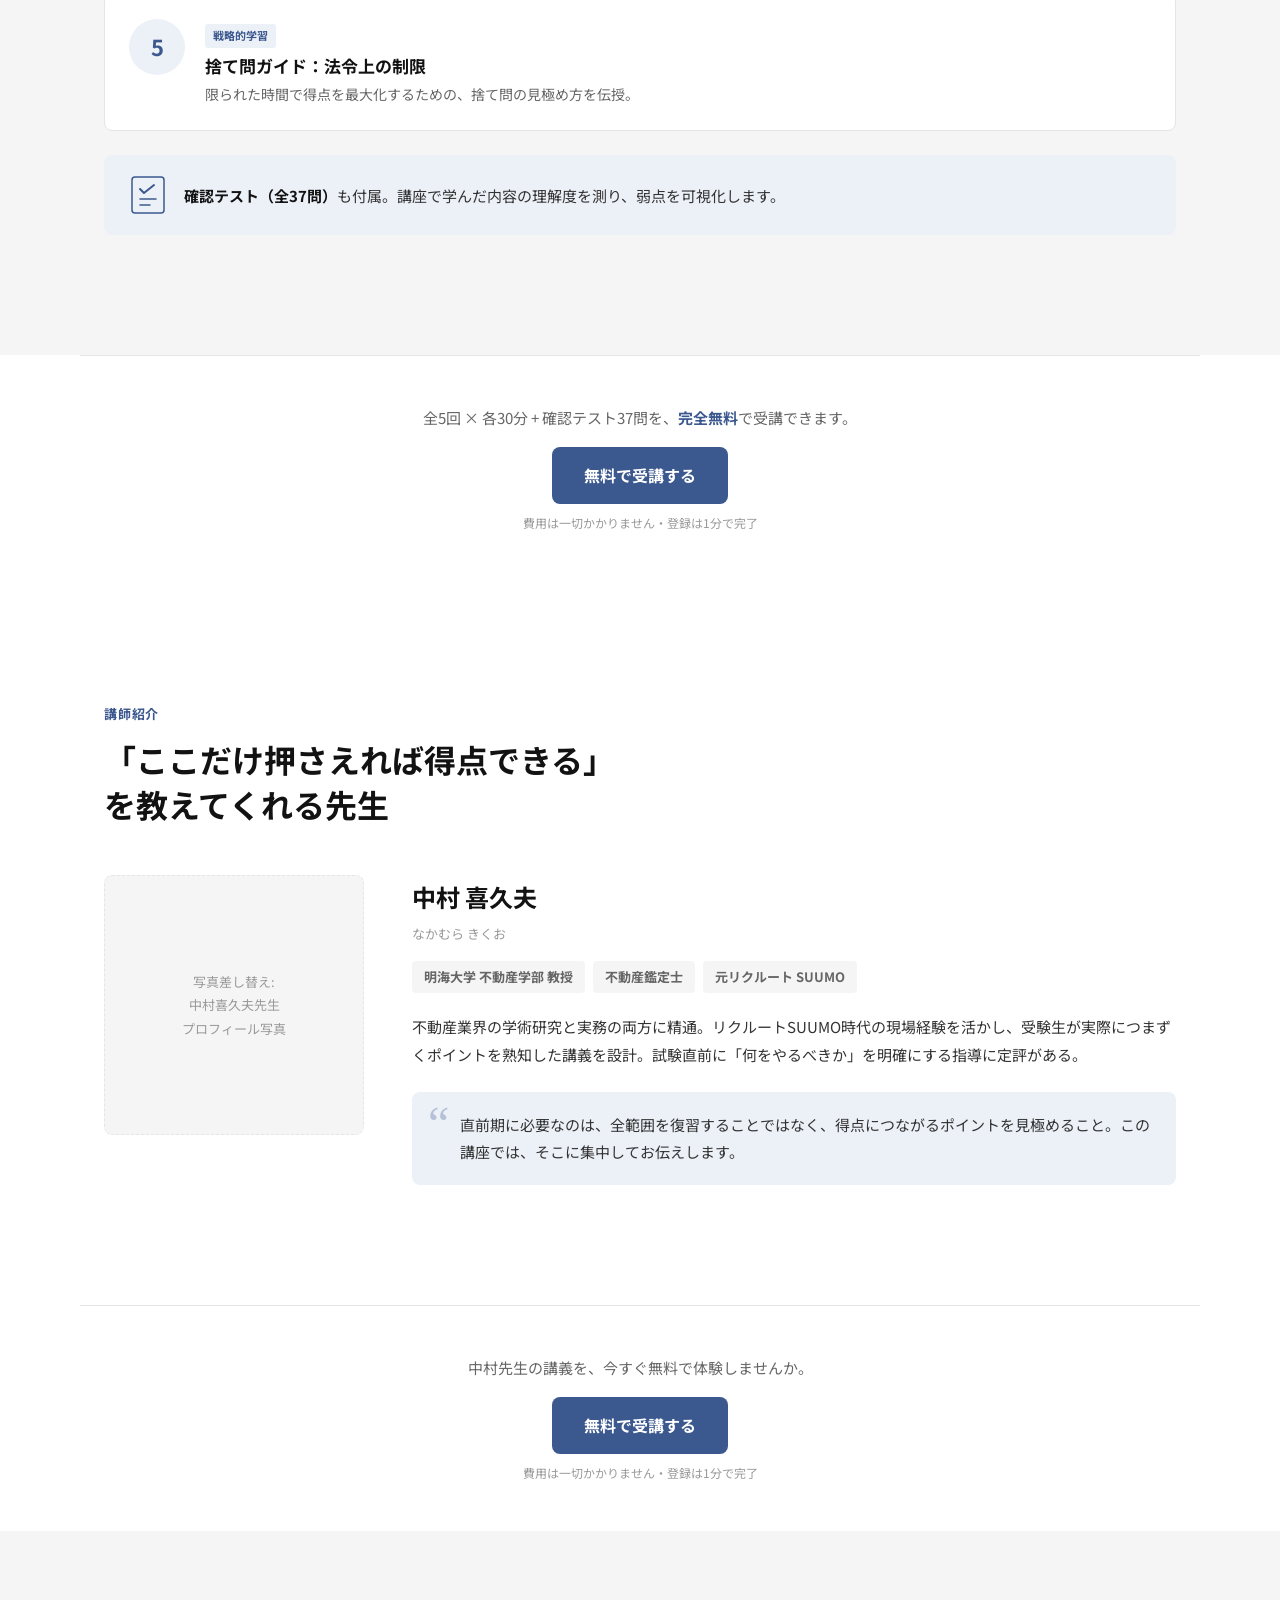
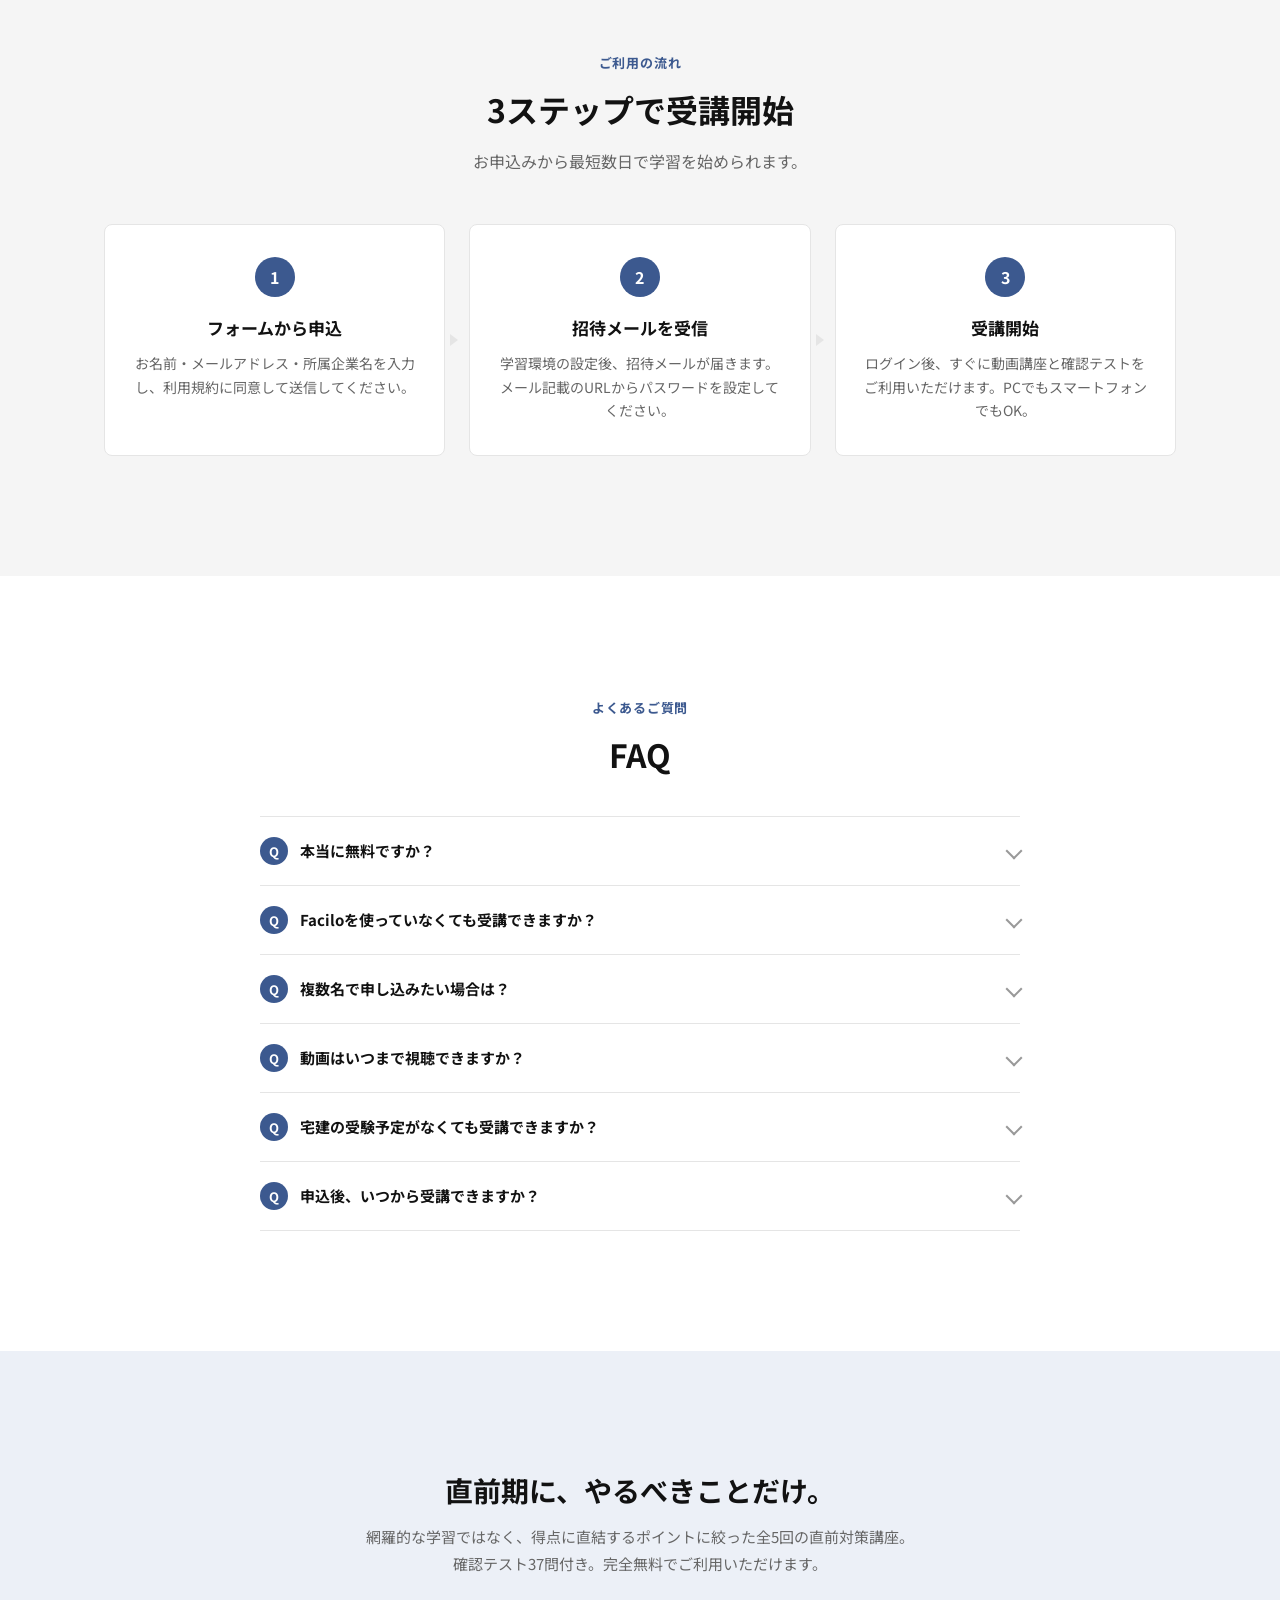
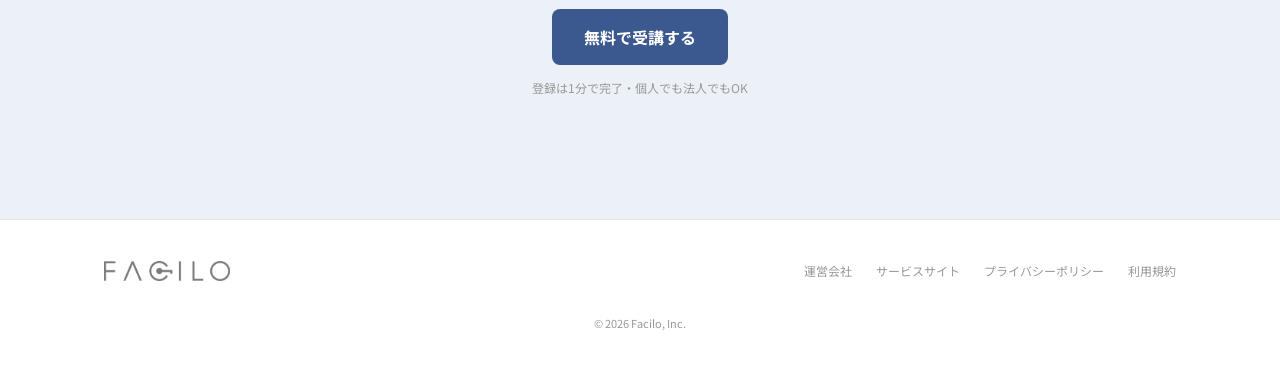
==== commit a10a9a24: "法改正対応を強調: バッジ・サブコピー・メリット・特長に追加 - ヒーローバッジに「2026年度法改正対応」追加 - サブコピーを法改正起点の訴求に変更 - メリット①を「2026年度の法改正に完全対" ====
--- a/index.html
+++ b/index.html
@@ -37,13 +37,13 @@
     <section class="hero" id="top">
       <div class="container hero__inner">
         <div class="hero__content">
-          <span class="hero__badge">受講料 無料</span>
+          <span class="hero__badge">受講料 無料 ｜ 2026年度法改正対応</span>
           <h1 class="hero__title">
             宅建 直前対策講座を、<br class="pc-only"><span class="accent">無料</span>で。
           </h1>
           <p class="hero__sub">
-            人気宅建講師が「得点に直結するポイント」だけに絞った、<br class="pc-only">
-            全5回の直前対策講座＋確認テスト37問。
+            2026年度の法改正を踏まえ、試験直前に押さえるべき重要ポイントを総おさらい。<br class="pc-only">
+            人気宅建講師による全5回の集中講座＋確認テスト37問。
           </p>
           <div class="hero__actions">
             <a href="#curriculum" class="hero__link">講座内容を詳しく見る ↓</a>
@@ -102,22 +102,22 @@
           <div class="benefit-item reveal">
             <div class="benefit-item__num">1</div>
             <div class="benefit-item__body">
-              <h3 class="benefit-item__title">得点力を可視化できる</h3>
-              <p class="benefit-item__desc">確認テスト37問で、今の実力を客観的に把握。合格ラインまでの距離がわかるから、直前期の学習計画を立てやすくなります。</p>
+              <h3 class="benefit-item__title">2026年度の法改正に完全対応</h3>
+              <p class="benefit-item__desc">区分所有法をはじめとする最新の法改正ポイントを全講義で解説。市販テキストではカバーしきれない改正論点を、出題パターンとセットで押さえられます。</p>
             </div>
           </div>
           <div class="benefit-item reveal">
             <div class="benefit-item__num">2</div>
             <div class="benefit-item__body">
-              <h3 class="benefit-item__title">弱点を特定し、集中できる</h3>
-              <p class="benefit-item__desc">法改正・建築基準法・ひっかけ問題など、多くの受験生がつまずくポイントをテーマ別に解説。自分の弱点がどこかを明確にし、そこだけに時間を使えます。</p>
+              <h3 class="benefit-item__title">得点力を可視化できる</h3>
+              <p class="benefit-item__desc">確認テスト37問で、今の実力を客観的に把握。合格ラインまでの距離がわかるから、直前期の学習計画を立てやすくなります。</p>
             </div>
           </div>
           <div class="benefit-item reveal">
             <div class="benefit-item__num">3</div>
             <div class="benefit-item__body">
-              <h3 class="benefit-item__title">直前期に最適化された学習体験</h3>
-              <p class="benefit-item__desc">各回30分・全5回。網羅型の講座ではなく「試験直前に何をやるべきか」に絞っているから、限られた時間で得点を最大化できます。</p>
+              <h3 class="benefit-item__title">弱点を特定し、集中できる</h3>
+              <p class="benefit-item__desc">建築基準法・ひっかけ問題など、多くの受験生がつまずくポイントをテーマ別に解説。自分の弱点がどこかを明確にし、そこだけに時間を使えます。</p>
             </div>
           </div>
         </div>
@@ -155,7 +155,7 @@
             </svg>
             <h3 class="feature-card__title">人気宅建講師の<br>直前対策に特化</h3>
             <p class="feature-card__desc">
-              明海大学不動産学部教授・不動産鑑定士の中村喜久夫氏が講義を設計。試験直前に効く「得点力」に絞った、全5回の集中講座です。
+              明海大学不動産学部教授・不動産鑑定士の中村喜久夫氏が講義を設計。2026年度の法改正を踏まえた最新の出題傾向に対応し、得点に直結するポイントに絞った全5回の集中講座です。
             </p>
           </div>
           <div class="feature-card reveal">
@@ -183,7 +183,7 @@
           <p class="section__eyebrow">講座内容</p>
           <h2 class="section__heading">全5回の動画講座 ＋ 確認テスト</h2>
           <p class="section__lead">
-            各回30分程度。試験直前に見返しやすい構成で、得点に直結するテーマを厳選しています。
+            各回30分程度。2026年度の法改正を全講義に反映し、試験直前に押さえるべきテーマを厳選しています。
           </p>
         </div>
         <div class="curriculum__list">
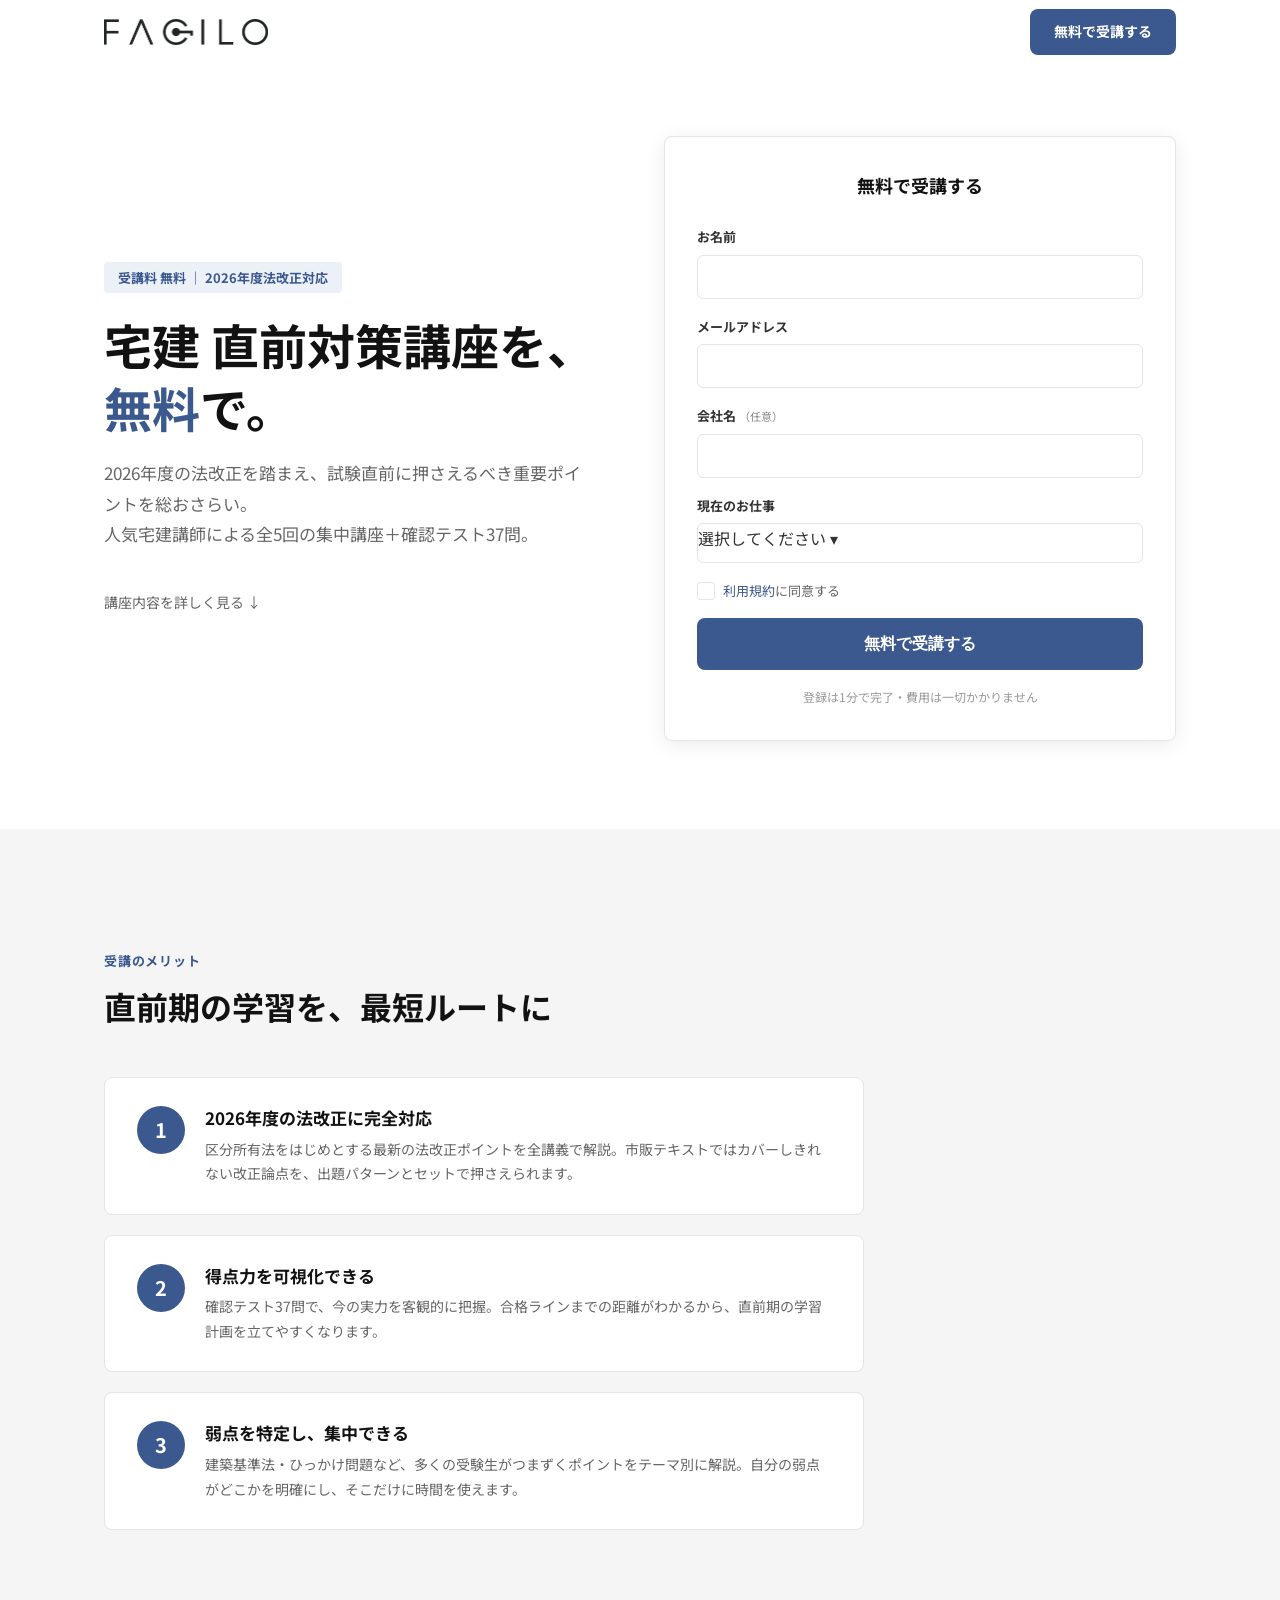
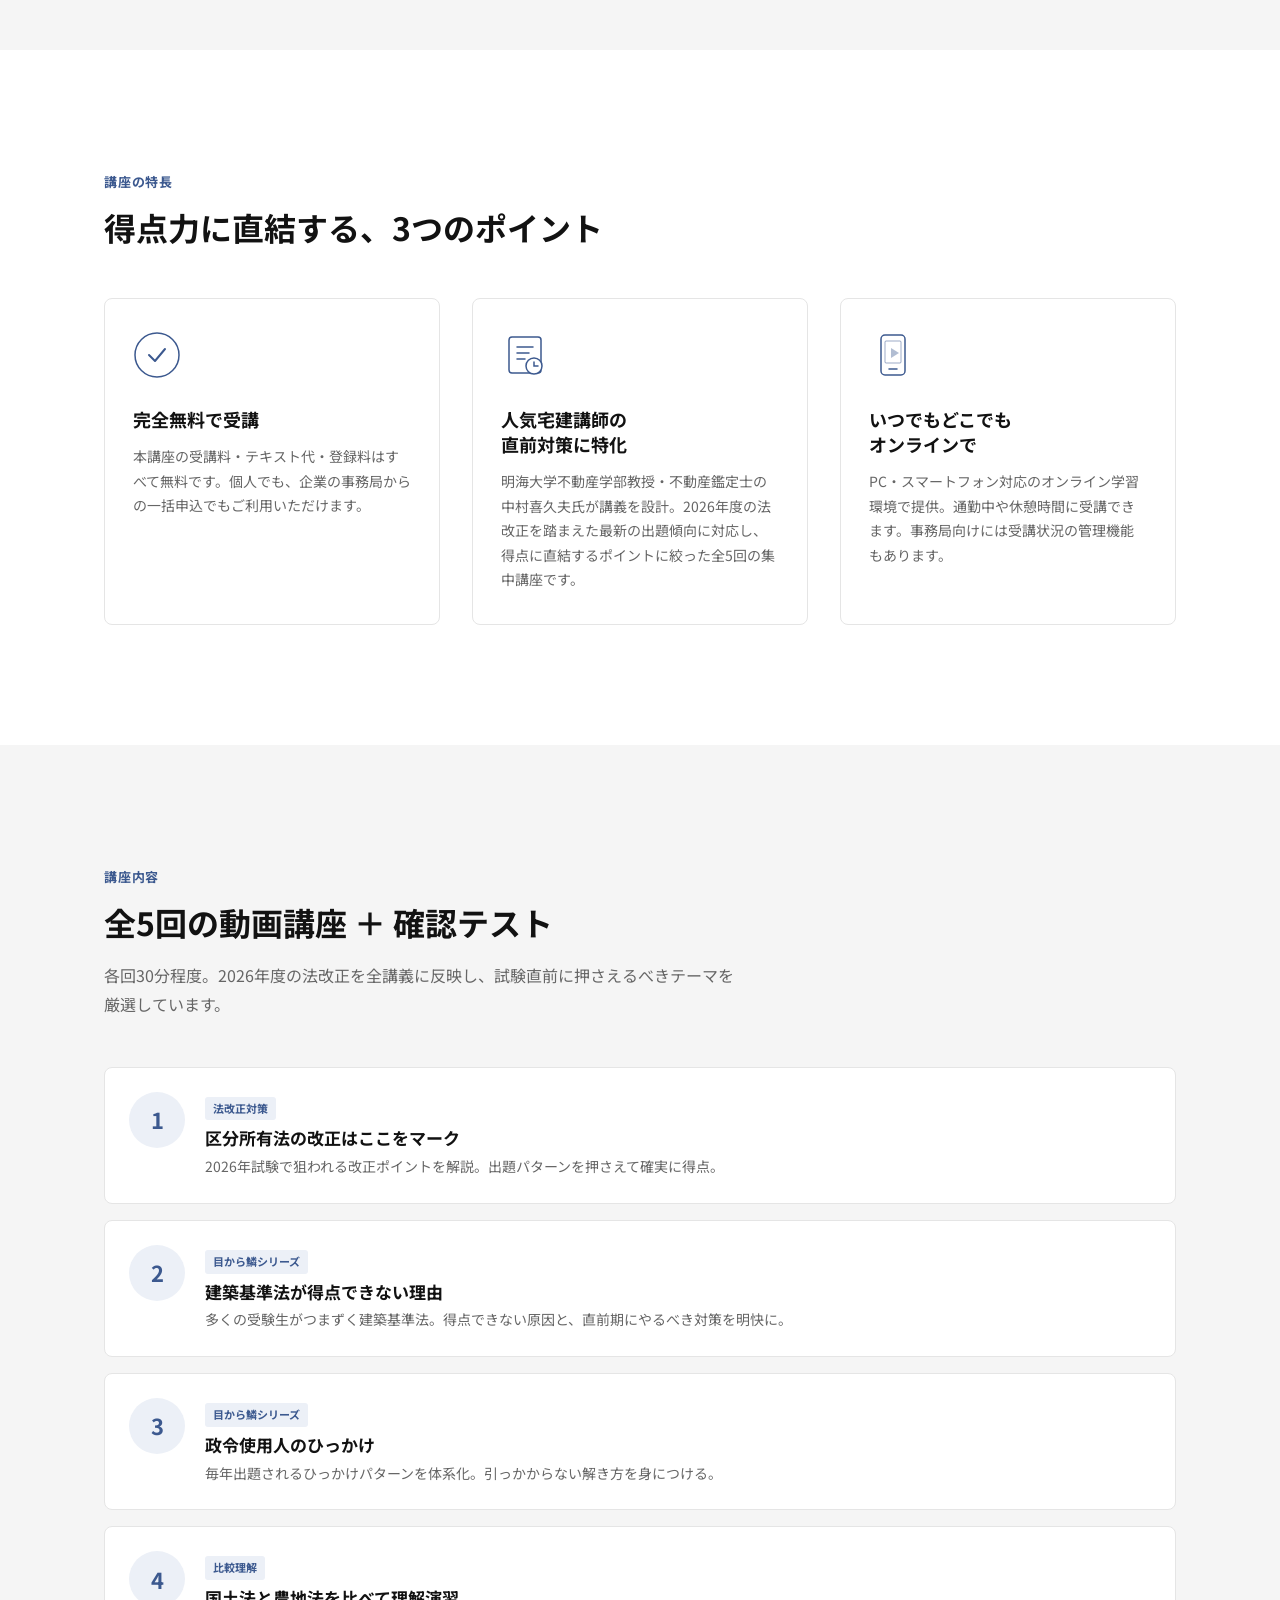
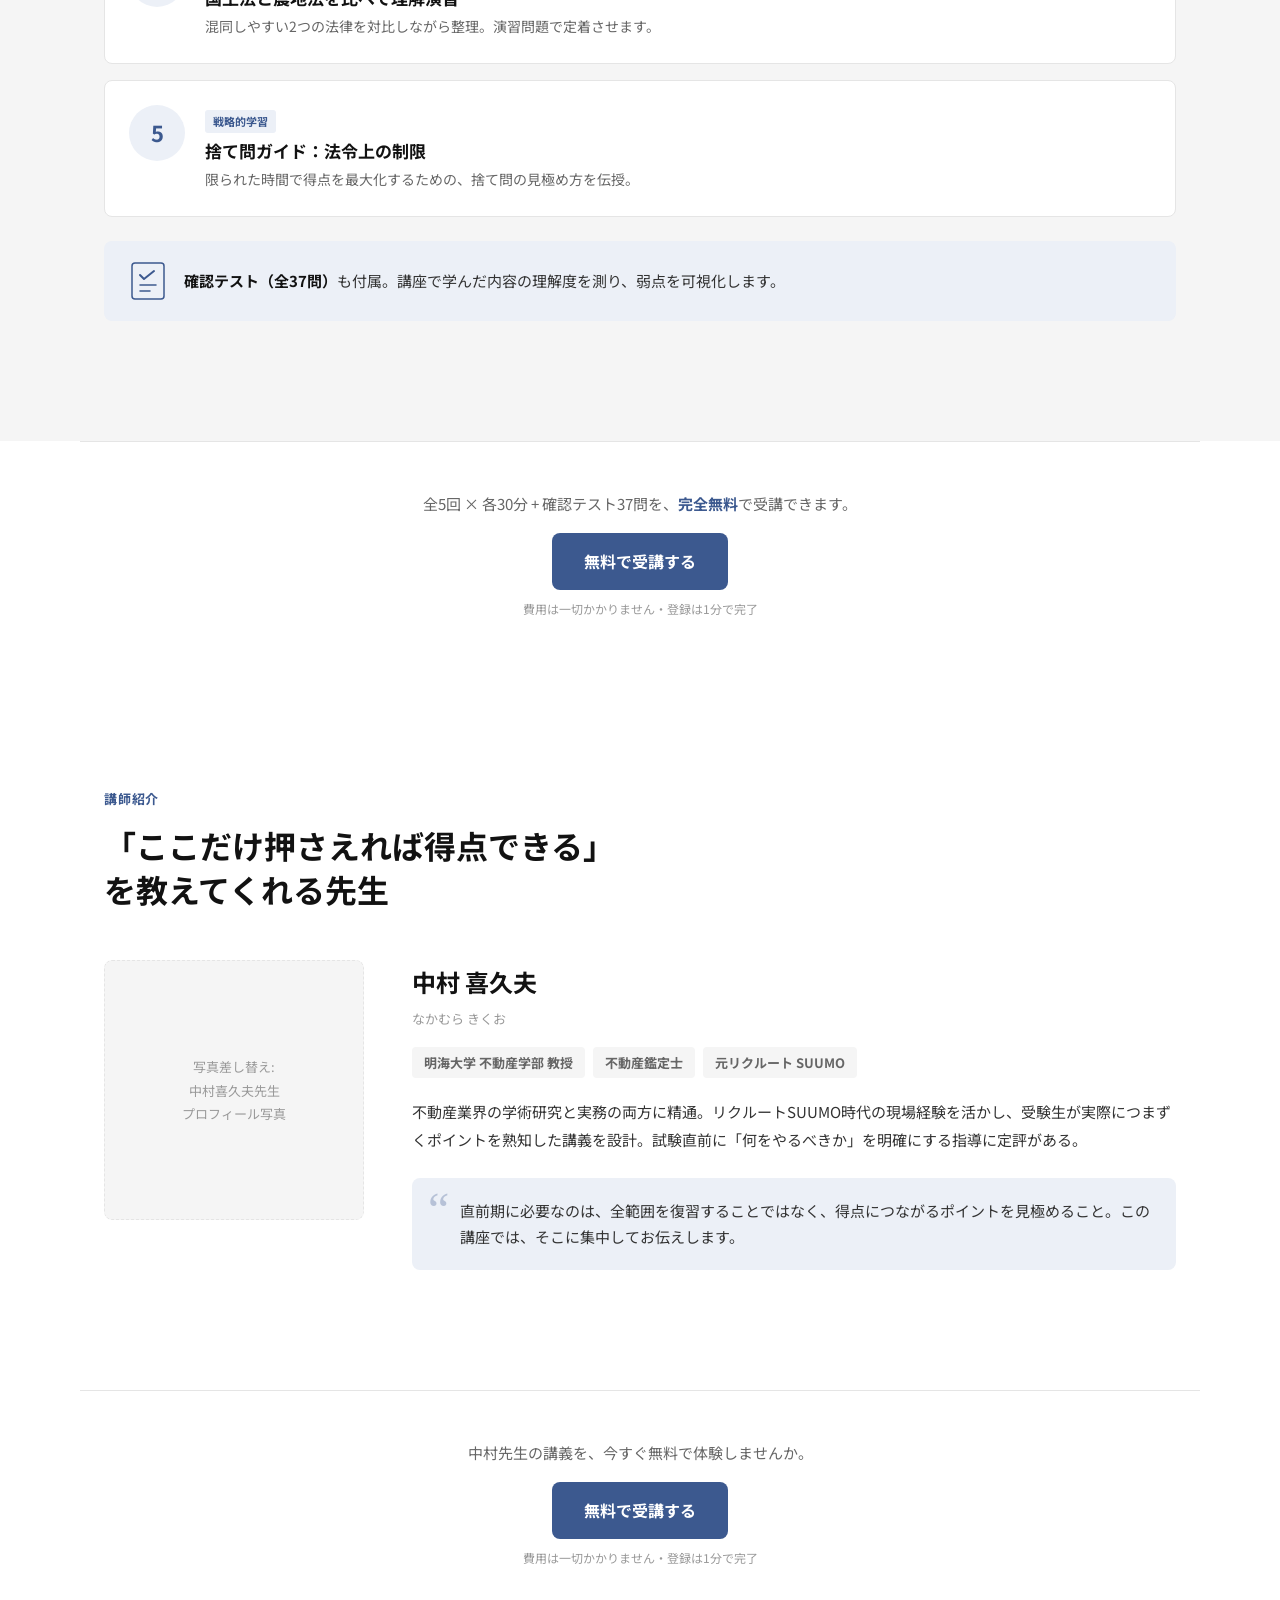
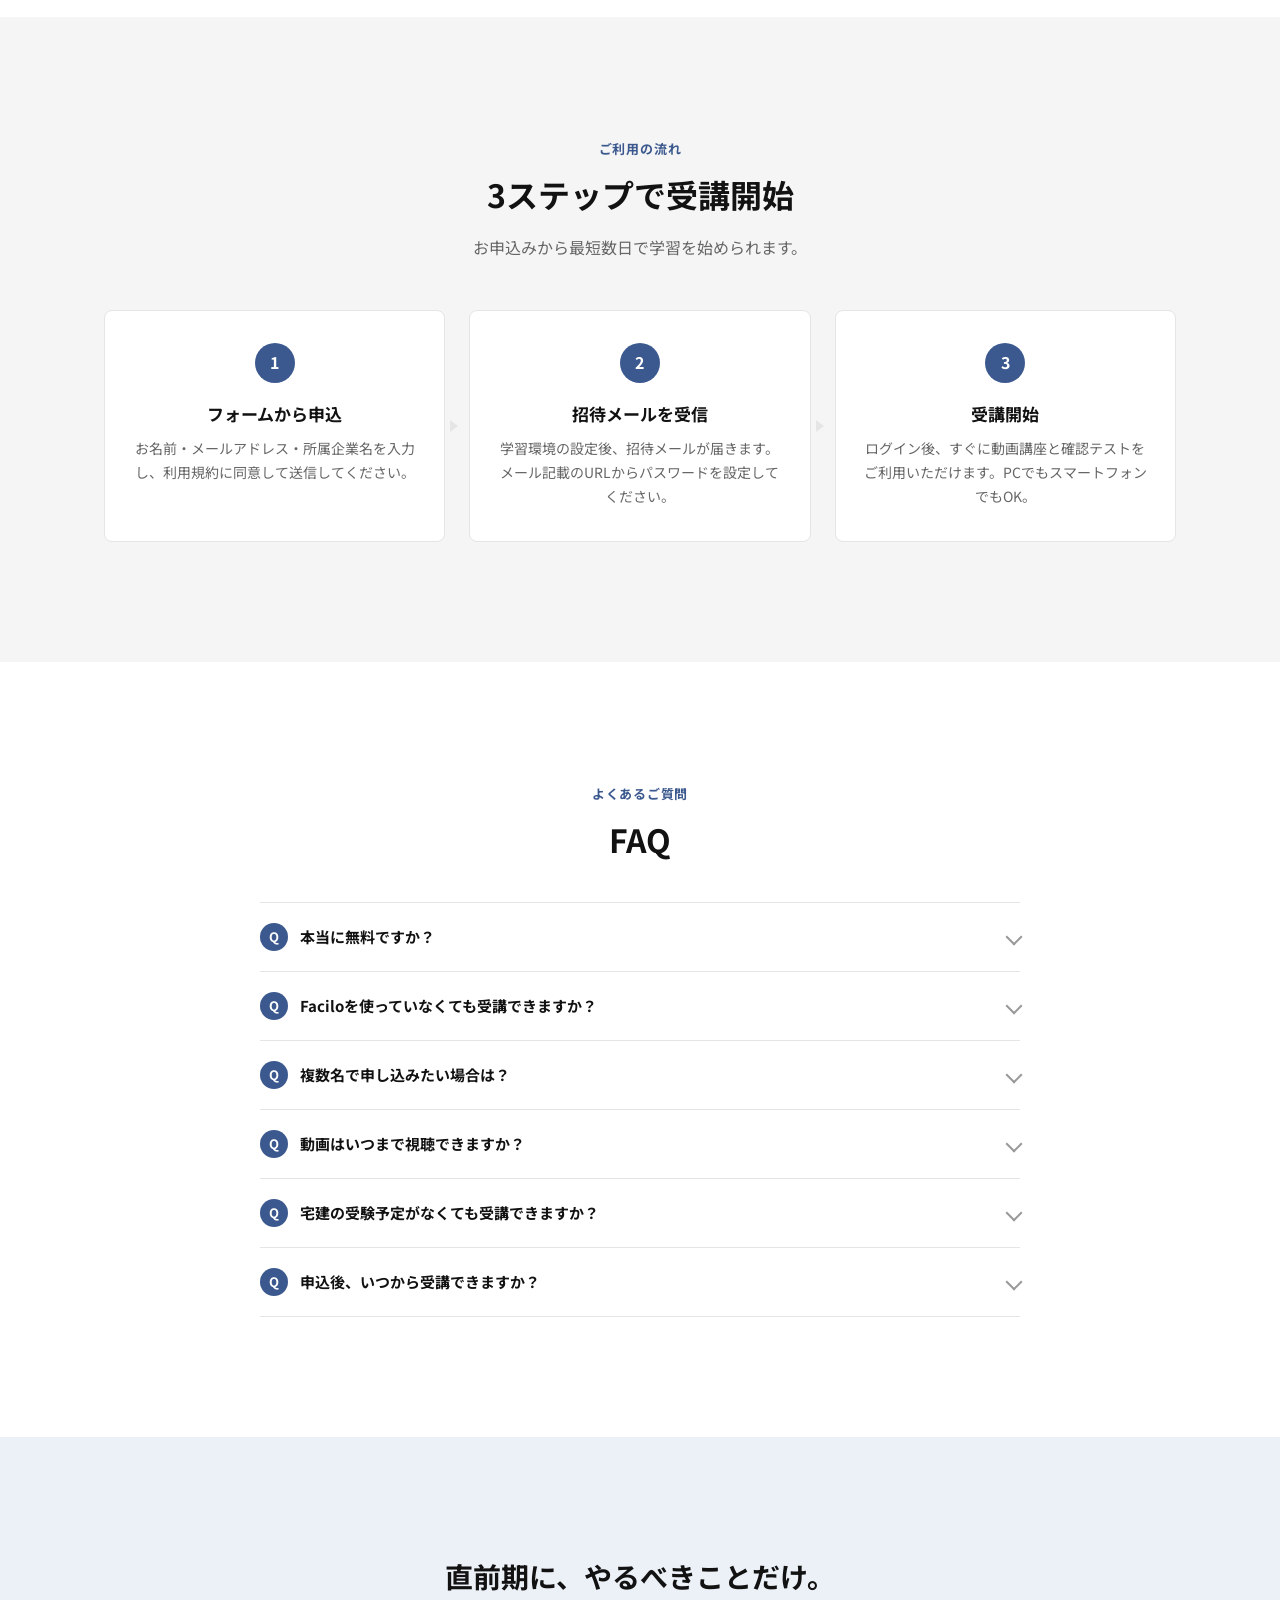
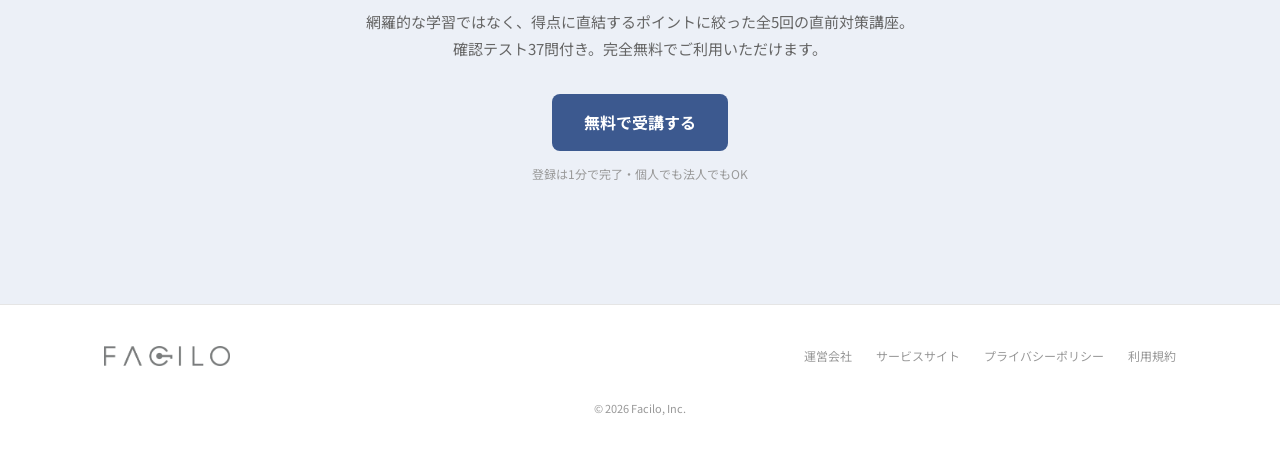
==== commit 353d5ce3: "フォーム項目更新: 会社名→任意、現在のお仕事(DD)追加、三人称修正 - 会社名を任意に変更（個人受験者もターゲット） - 「現在のお仕事」ドロップダウンを追加（仲介業/開業予定/関連業/不動産業以" ====
--- a/index.html
+++ b/index.html
@@ -74,8 +74,12 @@
                 <div class="hero-form-card__input"></div>
               </div>
               <div class="hero-form-card__field">
-                <label>会社名</label>
+                <label>会社名<span style="font-weight:400; font-size:0.85em; color:#888; margin-left:0.3em;">（任意）</span></label>
                 <div class="hero-form-card__input"></div>
+              </div>
+              <div class="hero-form-card__field">
+                <label>現在のお仕事</label>
+                <div class="hero-form-card__input" style="height: 2.5rem;">選択してください ▾</div>
               </div>
               <div class="hero-form-card__checkbox">
                 <div class="hero-form-card__check"></div>
